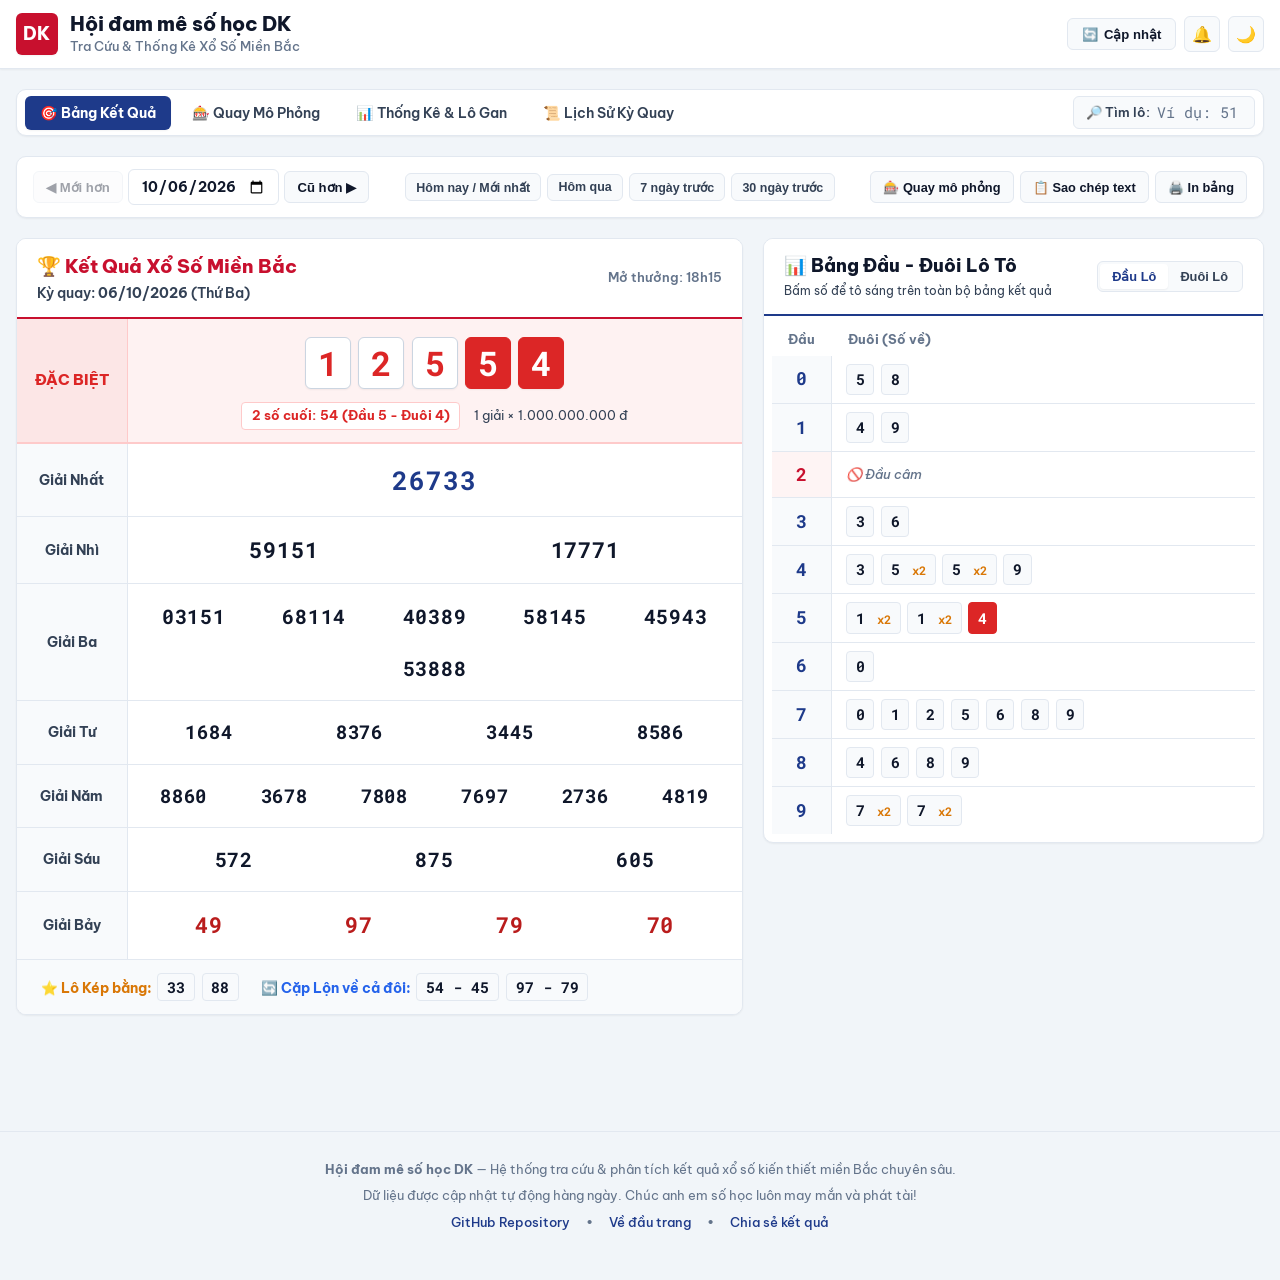
==== web/index.html @ f1f7f96b "refactor: simplify UI design, remove overly AI/neon sci-fi aesthetics and adopt clean traditional lo" ====
<!DOCTYPE html>
<html lang="vi" data-theme="light">
<head>
  <meta charset="UTF-8">
  <meta name="viewport" content="width=device-width, initial-scale=1.0, maximum-scale=5.0, viewport-fit=cover">
  <meta name="theme-color" content="#ffffff">
  <meta name="apple-mobile-web-app-capable" content="yes">
  <meta name="apple-mobile-web-app-status-bar-style" content="default">
  <title>Hội đam mê số học DK - Kết Quả Xổ Số Miền Bắc & Thống Kê XSMB</title>
  <meta name="description" content="Tra cứu kết quả xổ số miền Bắc (XSMB) nhanh và chính xác nhất, đầy đủ 27 giải, bảng đầu đuôi lô tô, thống kê lô gan và quay mô phỏng lồng cầu chuẩn - Hội đam mê số học DK.">
  <meta name="keywords" content="hoi dam me so hoc dk, xsmb, ket qua xo so mien bac, lo to dau duoi, lo gan, quay mo phong xsmb">
  <meta name="author" content="Hội đam mê số học DK">

  <!-- Google Fonts: Be Vietnam Pro & Roboto Mono -->
  <link rel="preconnect" href="https://fonts.googleapis.com">
  <link rel="preconnect" href="https://fonts.gstatic.com" crossorigin>
  <link href="https://fonts.googleapis.com/css2?family=Be+Vietnam+Pro:wght@400;500;600;700;800;900&family=Roboto+Mono:wght@500;600;700&display=swap" rel="stylesheet">

  <!-- Custom CSS -->
  <link rel="stylesheet" href="css/style.css?v=20261007_clean">
</head>
<body>

  <!-- Fullscreen Confetti Canvas -->
  <canvas id="confetti-canvas" style="position:fixed;top:0;left:0;width:100%;height:100%;pointer-events:none;z-index:9999"></canvas>

  <!-- Site Header -->
  <header class="site-header" id="site-header">
    <div class="header-inner">
      <div class="header-top-row">
        <a href="#" class="brand-wrapper" id="brand-link">
          <div class="brand-logo-ball">DK</div>
          <div class="brand-text">
            <h1>Hội đam mê số học DK</h1>
            <div class="brand-subtext">Tra Cứu & Thống Kê Xổ Số Miền Bắc</div>
          </div>
        </a>

        <!-- Action Buttons -->
        <div class="header-actions">
          <button class="btn-sync" id="btn-sync-header" title="Kiểm tra và cập nhật kết quả mới nhất">
            <span id="sync-icon-spin">🔄</span> <span class="btn-sync-text">Cập nhật</span>
          </button>
          <button class="icon-btn" id="sound-toggle-btn" title="Bật/Tắt âm thanh" aria-label="Toggle Sound">🔔</button>
          <button class="icon-btn" id="theme-toggle-btn" title="Đổi giao diện sáng/tối" aria-label="Toggle Theme">🌙</button>
        </div>
      </div>
    </div>
  </header>

  <!-- Main Container -->
  <main class="app-container" id="main-content">

    <!-- Navigation Tabs -->
    <nav class="nav-tabs-wrapper" id="main-navigation" aria-label="Main Navigation">
      <ul class="nav-tabs" role="tablist">
        <li class="nav-tab-item" role="presentation">
          <button class="nav-tab-btn active" id="tab-btn-board" data-tab="board" role="tab" aria-selected="true">
            🎯 Bảng Kết Quả
          </button>
        </li>
        <li class="nav-tab-item" role="presentation">
          <button class="nav-tab-btn" id="tab-btn-simulator" data-tab="simulator" role="tab" aria-selected="false">
            🎰 Quay Mô Phỏng
          </button>
        </li>
        <li class="nav-tab-item" role="presentation">
          <button class="nav-tab-btn" id="tab-btn-stats" data-tab="stats" role="tab" aria-selected="false">
            📊 Thống Kê & Lô Gan
          </button>
        </li>
        <li class="nav-tab-item" role="presentation">
          <button class="nav-tab-btn" id="tab-btn-history" data-tab="history" role="tab" aria-selected="false">
            📜 Lịch Sử Kỳ Quay
          </button>
        </li>
      </ul>

      <!-- Quick 2-digit Finder -->
      <div class="quick-search-box" id="quick-search-container" title="Gõ 2 số để kiểm tra ngay trên bảng kết quả">
        <span>🔎 Tìm lô:</span>
        <input type="text" id="quick-search-input" maxlength="2" placeholder="Ví dụ: 51" autocomplete="off">
      </div>
    </nav>

    <!-- Search / Match Alert Bar -->
    <div id="search-alert" class="search-alert-bar" role="status"></div>

    <!-- ===================================================================
         TAB 1: BẢNG KẾT QUẢ & LÔ TÔ (MAIN BOARD)
         =================================================================== -->
    <div class="tab-content-panel" id="tab-board" role="tabpanel">

      <!-- Date Control Bar -->
      <div class="date-bar" id="date-navigation-bar">
        <div class="date-selector-group">
          <button class="date-nav-btn" id="btn-next-day" title="Xem kỳ quay mới hơn">◀ Mới hơn</button>
          <input type="date" id="date-picker" class="date-picker-input" title="Chọn ngày xem kết quả">
          <button class="date-nav-btn" id="btn-prev-day" title="Xem kỳ quay cũ hơn">Cũ hơn ▶</button>
        </div>

        <div class="date-shortcuts">
          <button class="date-chip" data-jump="latest">Hôm nay / Mới nhất</button>
          <button class="date-chip" data-jump="yesterday">Hôm qua</button>
          <button class="date-chip" data-jump="7days">7 ngày trước</button>
          <button class="date-chip" data-jump="30days">30 ngày trước</button>
        </div>

        <div class="board-action-group">
          <button class="board-action-btn" id="btn-quick-sim" onclick="switchTab('simulator')" title="Mở tính năng quay mô phỏng lồng cầu XSMB">
            🎰 Quay mô phỏng
          </button>
          <button class="board-action-btn" id="btn-copy-result" onclick="copyResultFormatted()" title="Sao chép kết quả gửi Zalo/Telegram">
            📋 Sao chép text
          </button>
          <button class="board-action-btn" id="btn-print-result" onclick="window.print()" title="In bảng kết quả">
            🖨️ In bảng
          </button>
        </div>
      </div>

      <!-- Main Layout: Prize Table + Loto Head/Tail Grid -->
      <div class="lottery-grid-layout" id="lottery-display-grid">
        
        <!-- Left Column: Official Prize Table -->
        <section class="prize-board-card" id="section-board">
          <header class="board-header">
            <div class="board-title-group">
              <h2>🏆 Kết Quả Xổ Số Miền Bắc</h2>
              <div class="board-date-label" id="board-date-label">Kỳ quay: Đang tải...</div>
            </div>
            <div style="font-size: 0.8rem; color: var(--text-muted); font-weight: 600;">
              Mở thưởng: 18h15
            </div>
          </header>

          <table class="board-table" id="board-table" aria-label="Bảng kết quả xổ số miền bắc">
            <tbody>
              <!-- Giải Đặc Biệt -->
              <tr class="board-row special-row">
                <td class="prize-name-col">ĐẶC BIỆT</td>
                <td class="prize-numbers-col">
                  <div class="special-number-container" id="special-digits">
                    <div class="special-digit-ball">-</div>
                    <div class="special-digit-ball">-</div>
                    <div class="special-digit-ball">-</div>
                    <div class="special-digit-ball last-two">-</div>
                    <div class="special-digit-ball last-two">-</div>
                  </div>
                  <div class="special-meta">
                    <span class="special-tag" id="special-loto-tag">2 số cuối: --</span>
                    <span>1 giải × 1.000.000.000 đ</span>
                  </div>
                </td>
              </tr>

              <!-- Giải Nhất -->
              <tr class="board-row">
                <td class="prize-name-col">Giải Nhất</td>
                <td class="prize-numbers-col">
                  <div class="numbers-flex-wrap" id="prize-1-container">
                    <span class="lottery-num prize-1-num">-----</span>
                  </div>
                </td>
              </tr>

              <!-- Giải Nhì -->
              <tr class="board-row">
                <td class="prize-name-col">Giải Nhì</td>
                <td class="prize-numbers-col">
                  <div class="numbers-flex-wrap" id="prize-2-container">
                    <span class="lottery-num prize-2-num">-----</span>
                    <span class="lottery-num prize-2-num">-----</span>
                  </div>
                </td>
              </tr>

              <!-- Giải Ba -->
              <tr class="board-row">
                <td class="prize-name-col">Giải Ba</td>
                <td class="prize-numbers-col">
                  <div class="numbers-flex-wrap" id="prize-3-container">
                    <!-- 6 numbers -->
                  </div>
                </td>
              </tr>

              <!-- Giải Tư -->
              <tr class="board-row">
                <td class="prize-name-col">Giải Tư</td>
                <td class="prize-numbers-col">
                  <div class="numbers-flex-wrap" id="prize-4-container">
                    <!-- 4 numbers -->
                  </div>
                </td>
              </tr>

              <!-- Giải Năm -->
              <tr class="board-row">
                <td class="prize-name-col">Giải Năm</td>
                <td class="prize-numbers-col">
                  <div class="numbers-flex-wrap" id="prize-5-container">
                    <!-- 6 numbers -->
                  </div>
                </td>
              </tr>

              <!-- Giải Sáu -->
              <tr class="board-row">
                <td class="prize-name-col">Giải Sáu</td>
                <td class="prize-numbers-col">
                  <div class="numbers-flex-wrap" id="prize-6-container">
                    <!-- 3 numbers -->
                  </div>
                </td>
              </tr>

              <!-- Giải Bảy -->
              <tr class="board-row">
                <td class="prize-name-col">Giải Bảy</td>
                <td class="prize-numbers-col">
                  <div class="numbers-flex-wrap" id="prize-7-container">
                    <!-- 4 numbers -->
                  </div>
                </td>
              </tr>
            </tbody>
          </table>

          <!-- Daily Pairs & Double loto info -->
          <div style="padding: 1rem 1.5rem; background: var(--bg-tertiary); border-top: 1px solid var(--border-subtle);" id="pairs-container">
            <!-- Rendered by JS -->
          </div>
        </section>

        <!-- Right Column: Loto 2-Digits (Đầu - Đuôi) Board -->
        <aside class="loto-board-card" id="section-loto">
          <header class="loto-header">
            <div>
              <h2>📊 Bảng Đầu - Đuôi Lô Tô</h2>
              <div style="font-size:0.75rem; color:var(--text-secondary); margin-top:2px;">Bấm số để tô sáng trên toàn bộ bảng kết quả</div>
            </div>

            <div class="loto-mode-toggle" id="loto-mode-toggle">
              <button class="mode-toggle-btn active" id="btn-loto-mode-head">Đầu Lô</button>
              <button class="mode-toggle-btn" id="btn-loto-mode-tail">Đuôi Lô</button>
            </div>
          </header>

          <div class="loto-table-wrapper">
            <table class="loto-table" aria-label="Bảng đầu đuôi lô tô">
              <thead>
                <tr style="font-size:0.8rem; color:var(--text-muted); text-align:left;">
                  <th style="padding:0.4rem 0.85rem; text-align:center;" id="loto-col-head-title">Đầu</th>
                  <th style="padding:0.4rem 1rem;" id="loto-col-tail-title">Đuôi (Số về)</th>
                </tr>
              </thead>
              <tbody id="loto-table-body">
                <!-- Rendered by JS -->
              </tbody>
            </table>
          </div>
        </aside>
      </div>
    </div>

    <!-- ===================================================================
         TAB 2: QUAY MÔ PHỎNG XSMB (LOTTERY DRAW SIMULATOR)
         =================================================================== -->
    <div class="tab-content-panel" id="tab-simulator" style="display:none;" role="tabpanel">
      <section class="card-section simulator-container" id="section-simulator">
        <div class="sim-header-flex">
          <div>
            <h2 class="section-title">🎰 Quay Mô Phỏng Xổ Số Miền Bắc</h2>
            <p class="section-desc">Mô phỏng trường quay xổ số mở thưởng chuẩn XSMB: <strong>Giải Nhất ➔ Giải Nhì ➔ Giải Ba ➔ Giải Tư ➔ Giải Năm ➔ Giải Sáu ➔ Giải Bảy ➔ Giải Đặc Biệt</strong>.</p>
          </div>
        </div>

        <!-- Controls Toolbar -->
        <div class="sim-controls-bar">
          <div class="sim-stage-badge" id="sim-stage-text">Sẵn sàng quay mô phỏng</div>
          
          <div class="sim-speed-selector">
            <span>Tốc độ:</span>
            <button class="sim-speed-btn active" data-speed="normal" id="speed-normal">Chuẩn (1x)</button>
            <button class="sim-speed-btn" data-speed="fast" id="speed-fast">Nhanh (2.5x)</button>
            <button class="sim-speed-btn" data-speed="instant" id="speed-instant">Siêu tốc</button>
          </div>

          <div class="sim-btn-group">
            <button class="btn-primary" id="btn-start-sim">▶ Bắt Đầu Quay</button>
            <button class="date-chip" id="btn-stop-sim" style="display:none;">⏹ Dừng</button>
            <button class="date-chip" id="btn-reset-sim">🔄 Làm Mới</button>
          </div>
        </div>

        <!-- Progress Bar for Simulation -->
        <div class="sim-progress-wrap" id="sim-progress-wrap">
          <div class="sim-progress-bar-bg">
            <div class="sim-progress-bar-fill" id="sim-progress-fill" style="width: 0%"></div>
          </div>
          <div class="sim-progress-info">
            <span id="sim-prize-counter">Tiến độ: 0/27 giải (0%)</span>
            <span id="sim-current-prize-name">Chưa bắt đầu</span>
          </div>
        </div>

        <!-- Animated Rolling Balls Cage -->
        <div class="rolling-cage" id="sim-cage">
          <div class="sim-cage-label" id="sim-cage-label">LỒNG CẦU QUAY SỐ XSMB</div>
          <div class="sim-balls-row" id="sim-balls-row">
            <div class="sim-ball">-</div>
            <div class="sim-ball">-</div>
            <div class="sim-ball">-</div>
            <div class="sim-ball">-</div>
            <div class="sim-ball">-</div>
          </div>
        </div>

        <!-- Simulation Grid: Prize Table + Loto Head/Tail -->
        <div class="lottery-grid-layout sim-grid-layout">
          <!-- Left: Official Prize Table for Simulator -->
          <div class="prize-board-card">
            <header class="board-header">
              <div class="board-title-group">
                <h3>🏆 Bảng Kết Quả Quay Mô Phỏng</h3>
                <div style="font-size:0.8rem; color:var(--text-secondary); margin-top:2px;">
                  Trực quan hóa 27 giải mở thưởng: Giải Nhất ➔ Giải Bảy ➔ Giải Đặc Biệt
                </div>
              </div>
            </header>

            <table class="board-table" id="sim-board-table" aria-label="Bảng kết quả quay mô phỏng">
              <tbody>
                <!-- Giải Đặc Biệt (Quay cuối cùng sau Giải 7) -->
                <tr class="board-row special-row">
                  <td class="prize-name-col">ĐẶC BIỆT</td>
                  <td class="prize-numbers-col">
                    <div class="special-number-container" id="sim-special-digits">
                      <div class="special-digit-ball">-</div>
                      <div class="special-digit-ball">-</div>
                      <div class="special-digit-ball">-</div>
                      <div class="special-digit-ball last-two">-</div>
                      <div class="special-digit-ball last-two">-</div>
                    </div>
                    <div class="special-meta">
                      <span class="special-tag" id="sim-special-loto-tag">2 số cuối: --</span>
                      <span>(Quay lượt thứ 27 - Lượt cuối cùng 👑)</span>
                    </div>
                  </td>
                </tr>

                <!-- 1. Giải Nhất (Quay đầu tiên - 1 giải) -->
                <tr class="board-row">
                  <td class="prize-name-col">Giải Nhất</td>
                  <td class="prize-numbers-col">
                    <div class="numbers-flex-wrap" id="sim-p1-container">
                      <span class="lottery-num sim-slot" id="sim-slot-p1-0">-----</span>
                    </div>
                  </td>
                </tr>

                <!-- 2. Giải Nhì (Quay thứ 2 - 2 giải) -->
                <tr class="board-row">
                  <td class="prize-name-col">Giải Nhì</td>
                  <td class="prize-numbers-col">
                    <div class="numbers-flex-wrap" id="sim-p2-container">
                      <span class="lottery-num sim-slot" id="sim-slot-p2-0">-----</span>
                      <span class="lottery-num sim-slot" id="sim-slot-p2-1">-----</span>
                    </div>
                  </td>
                </tr>

                <!-- 3. Giải Ba (Quay thứ 3 - 6 giải) -->
                <tr class="board-row">
                  <td class="prize-name-col">Giải Ba</td>
                  <td class="prize-numbers-col">
                    <div class="numbers-flex-wrap" id="sim-p3-container">
                      <span class="lottery-num sim-slot" id="sim-slot-p3-0">-----</span>
                      <span class="lottery-num sim-slot" id="sim-slot-p3-1">-----</span>
                      <span class="lottery-num sim-slot" id="sim-slot-p3-2">-----</span>
                      <span class="lottery-num sim-slot" id="sim-slot-p3-3">-----</span>
                      <span class="lottery-num sim-slot" id="sim-slot-p3-4">-----</span>
                      <span class="lottery-num sim-slot" id="sim-slot-p3-5">-----</span>
                    </div>
                  </td>
                </tr>

                <!-- 4. Giải Tư (Quay thứ 4 - 4 giải) -->
                <tr class="board-row">
                  <td class="prize-name-col">Giải Tư</td>
                  <td class="prize-numbers-col">
                    <div class="numbers-flex-wrap" id="sim-p4-container">
                      <span class="lottery-num sim-slot" id="sim-slot-p4-0">----</span>
                      <span class="lottery-num sim-slot" id="sim-slot-p4-1">----</span>
                      <span class="lottery-num sim-slot" id="sim-slot-p4-2">----</span>
                      <span class="lottery-num sim-slot" id="sim-slot-p4-3">----</span>
                    </div>
                  </td>
                </tr>

                <!-- 5. Giải Năm (Quay thứ 5 - 6 giải) -->
                <tr class="board-row">
                  <td class="prize-name-col">Giải Năm</td>
                  <td class="prize-numbers-col">
                    <div class="numbers-flex-wrap" id="sim-p5-container">
                      <span class="lottery-num sim-slot" id="sim-slot-p5-0">----</span>
                      <span class="lottery-num sim-slot" id="sim-slot-p5-1">----</span>
                      <span class="lottery-num sim-slot" id="sim-slot-p5-2">----</span>
                      <span class="lottery-num sim-slot" id="sim-slot-p5-3">----</span>
                      <span class="lottery-num sim-slot" id="sim-slot-p5-4">----</span>
                      <span class="lottery-num sim-slot" id="sim-slot-p5-5">----</span>
                    </div>
                  </td>
                </tr>

                <!-- 6. Giải Sáu (Quay thứ 6 - 3 giải) -->
                <tr class="board-row">
                  <td class="prize-name-col">Giải Sáu</td>
                  <td class="prize-numbers-col">
                    <div class="numbers-flex-wrap" id="sim-p6-container">
                      <span class="lottery-num sim-slot" id="sim-slot-p6-0">---</span>
                      <span class="lottery-num sim-slot" id="sim-slot-p6-1">---</span>
                      <span class="lottery-num sim-slot" id="sim-slot-p6-2">---</span>
                    </div>
                  </td>
                </tr>

                <!-- 7. Giải Bảy (Quay thứ 7 - 4 giải) -->
                <tr class="board-row">
                  <td class="prize-name-col">Giải Bảy</td>
                  <td class="prize-numbers-col">
                    <div class="numbers-flex-wrap" id="sim-p7-container">
                      <span class="lottery-num sim-slot" id="sim-slot-p7-0">--</span>
                      <span class="lottery-num sim-slot" id="sim-slot-p7-1">--</span>
                      <span class="lottery-num sim-slot" id="sim-slot-p7-2">--</span>
                      <span class="lottery-num sim-slot" id="sim-slot-p7-3">--</span>
                    </div>
                  </td>
                </tr>
              </tbody>
            </table>
          </div>

          <!-- Right: Loto 2-Digits (Đầu - Đuôi) for Simulator -->
          <aside class="loto-board-card">
            <header class="loto-header">
              <div>
                <h3>📊 Bảng Đầu - Đuôi Mô Phỏng</h3>
                <div style="font-size:0.75rem; color:var(--text-secondary); margin-top:2px;">Tự động cập nhật 2 số cuối khi mỗi giải được mở</div>
              </div>
            </header>

            <div class="loto-table-wrapper">
              <table class="loto-table" aria-label="Bảng đầu đuôi lô tô mô phỏng">
                <thead>
                  <tr style="font-size:0.8rem; color:var(--text-muted); text-align:left;">
                    <th style="padding:0.4rem 0.85rem; text-align:center;">Đầu</th>
                    <th style="padding:0.4rem 1rem;">Đuôi (Số về)</th>
                  </tr>
                </thead>
                <tbody id="sim-loto-table-body">
                  <!-- Rendered dynamically -->
                </tbody>
              </table>
            </div>

            <!-- Simulation Summary Insights -->
            <div id="sim-summary-box" style="margin-top:1rem; padding:0.85rem; background:var(--bg-tertiary); border-radius:var(--radius-md); font-size:0.82rem; border:1px solid var(--border-subtle); display:none;">
              <!-- Summary text filled on completion -->
            </div>
          </aside>
        </div>
      </section>
    </div>

    <!-- ===================================================================
         TAB 3: THỐNG KÊ & LÔ GAN (ANALYTICS & HEATMAP)
         =================================================================== -->
    <div class="tab-content-panel" id="tab-stats" style="display:none;" role="tabpanel">
      <!-- 2 Columns: Lô Gan & Top Lô Về Nhiều -->
      <div class="stats-grid-2col">
        
        <!-- Top 10 Lô Gan (Lâu Chưa Về) -->
        <section class="stat-box" id="box-lo-gan">
          <div class="stat-box-title">
            <span>🔥 Top 10 Lô Gan (Lâu Chưa Về)</span>
            <span style="font-size:0.75rem; color:var(--ruby-400); font-weight:600;">Tính đến kỳ đang chọn</span>
          </div>
          <table class="stat-table" aria-label="Bảng top 10 lô gan">
            <thead>
              <tr>
                <th>Hạng</th>
                <th>Cặp Số</th>
                <th>Số Ngày Gan</th>
                <th>Tiến độ</th>
              </tr>
            </thead>
            <tbody id="lo-gan-table-body">
              <!-- Rendered by JS -->
            </tbody>
          </table>
        </section>

        <!-- Top 10 Lô Về Nhiều (Tần suất 30 ngày) -->
        <section class="stat-box" id="box-lo-top">
          <div class="stat-box-title">
            <span>⭐ Top 10 Lô Về Nhiều Nhất</span>
            <span style="font-size:0.75rem; color:var(--gold-400); font-weight:600;">30 kỳ gần nhất</span>
          </div>
          <table class="stat-table" aria-label="Bảng top 10 lô về nhiều">
            <thead>
              <tr>
                <th>Hạng</th>
                <th>Cặp Số</th>
                <th>Số Lần Về</th>
                <th>Tiến độ</th>
              </tr>
            </thead>
            <tbody id="lo-top-table-body">
              <!-- Rendered by JS -->
            </tbody>
          </table>
        </section>
      </div>

      <!-- 10x10 Matrix Heatmap Grid -->
      <section class="card-section" id="box-matrix-heatmap">
        <div class="stat-box-title">
          <div>
            <h2 style="font-size:1.15rem; font-weight:800;">🌐 Ma Trận 100 Số (00 - 99 Heatmap)</h2>
            <div style="font-size:0.78rem; color:var(--text-secondary); margin-top:2px;">
              Màu sắc thể hiện tần suất xuất hiện trong 30 kỳ gần nhất. Ô viền vàng là số đã về trong kỳ này. Ô đỏ là 2 số cuối Giải Đặc Biệt.
            </div>
          </div>
        </div>

        <div class="matrix-grid-100" id="matrix-grid-100">
          <!-- 100 cells generated by JS -->
        </div>
      </section>
    </div>

    <!-- ===================================================================
         TAB 5: LỊCH SỬ KỲ QUAY (HISTORICAL BROWSER)
         =================================================================== -->
    <div class="tab-content-panel" id="tab-history" style="display:none;" role="tabpanel">
      <section class="card-section" id="section-history">
        <div class="history-header-flex">
          <div>
            <h2 class="section-title">📜 Tra Cứu Lịch Sử Kết Quả XSMB</h2>
            <p class="section-desc">Danh sách chi tiết kết quả xổ số miền Bắc qua các kỳ quay.</p>
          </div>

          <!-- History Controls Toolbar -->
          <div class="history-controls-toolbar">
            <div class="history-search-input-wrap">
              <span>🔎</span>
              <input type="text" id="history-filter-input" placeholder="Lọc ngày hoặc số lô (VD: 54)..." autocomplete="off">
              <button id="history-filter-clear" class="btn-clear-search" style="display:none;" title="Xóa bộ lọc">✕</button>
            </div>

            <div class="history-view-mode-toggle" id="history-view-toggle">
              <button class="mode-toggle-btn active" id="btn-view-cards" data-mode="cards" title="Xem dạng thẻ (tối ưu cho điện thoại)">🗂️ Thẻ</button>
              <button class="mode-toggle-btn" id="btn-view-table" data-mode="table" title="Xem dạng bảng đầy đủ">📊 Bảng</button>
            </div>
          </div>
        </div>

        <!-- History Filter Status Banner -->
        <div id="history-filter-status" class="search-alert-bar" style="margin: 0 0 1rem 0;"></div>

        <!-- History Cards Container (Mobile Default & Clean Card View) -->
        <div class="history-cards-container" id="history-cards-container">
          <!-- Rendered by JS -->
        </div>

        <!-- History Table Wrapper (Desktop Table View) -->
        <div class="history-table-wrapper" id="history-table-wrapper" style="display:none;">
          <table class="history-table" aria-label="Lịch sử các kỳ quay">
            <thead>
              <tr>
                <th>Ngày quay</th>
                <th>Giải Đặc Biệt</th>
                <th>Giải Nhất</th>
                <th>2 Số Cuối ĐB</th>
                <th>Lô tô 2 số cuối (27 giải)</th>
                <th>Thao tác</th>
              </tr>
            </thead>
            <tbody id="history-table-body">
              <!-- Rendered by JS -->
            </tbody>
          </table>
        </div>

        <!-- Pagination -->
        <div class="pagination-bar" id="history-pagination-bar">
          <div id="history-page-info">Trang 1 / 100 (1000 kỳ quay)</div>
          <div class="pagination-btns">
            <button class="date-chip" id="history-prev-page">◀ Trang trước</button>
            <button class="date-chip" id="history-next-page">Trang sau ▶</button>
          </div>
        </div>
      </section>
    </div>

  </main>

  <!-- Site Footer -->
  <footer class="site-footer" id="site-footer">
    <div class="app-container">
      <p><strong>Hội đam mê số học DK</strong> — Hệ thống tra cứu & phân tích kết quả xổ số kiến thiết miền Bắc chuyên sâu.</p>
      <p style="margin-top:0.35rem;">Dữ liệu được cập nhật tự động hàng ngày. Chúc anh em số học luôn may mắn và phát tài!</p>
      <div class="footer-links">
        <a href="https://github.com/khiemdoan/vietnam-lottery-xsmb-analysis" target="_blank" rel="noopener">GitHub Repository</a>
        <span>•</span>
        <a href="#" onclick="switchTab('board'); window.scrollTo({top:0, behavior:'smooth'})">Về đầu trang</a>
        <span>•</span>
        <a href="#" onclick="copyResultFormatted()">Chia sẻ kết quả</a>
      </div>
    </div>
  </footer>

  <!-- Fixed Mobile Bottom Navigation Bar (4 Core Tabs) -->
  <nav class="mobile-bottom-nav" id="mobile-bottom-nav" aria-label="Mobile Navigation">
    <button class="mobile-nav-item active" data-tab="board" onclick="switchTab('board')">
      <span class="mobile-nav-icon">🎯</span>
      <span class="mobile-nav-label">Kết Quả</span>
    </button>
    <button class="mobile-nav-item" data-tab="simulator" onclick="switchTab('simulator')">
      <span class="mobile-nav-icon">🎰</span>
      <span class="mobile-nav-label">Quay Mô Phỏng</span>
    </button>
    <button class="mobile-nav-item" data-tab="stats" onclick="switchTab('stats')">
      <span class="mobile-nav-icon">📊</span>
      <span class="mobile-nav-label">Thống Kê</span>
    </button>
    <button class="mobile-nav-item" data-tab="history" onclick="switchTab('history')">
      <span class="mobile-nav-icon">📜</span>
      <span class="mobile-nav-label">Lịch Sử</span>
    </button>
  </nav>

  <!-- Scripts -->
  <script src="js/sound.js?v=20261007_clean"></script>
  <script src="js/lottery-data.js?v=20261007_clean"></script>
  <script src="js/app.js?v=20261007_clean"></script>
</body>
</html>
---- web/css/style.css ----
/* ===================================================================
   Hội Đam Mê Số Học DK - Kết Quả Xổ Số Miền Bắc (XSMB)
   Phong cách thiết kế: Đơn giản, rõ ràng, truyền thống chuẩn mực,
   tối ưu tra cứu nhanh, không lạm dụng hiệu ứng đồ họa hay neon AI.
   =================================================================== */

:root {
  /* Bảng màu chính (Theme Sáng - Mặc định cho trang xổ số Việt Nam) */
  --brand-red: #c8102e;          /* Đỏ truyền thống xổ số kiến thiết */
  --brand-red-hover: #a50b24;
  --brand-navy: #1e3a8a;         /* Xanh navy trang trọng */
  --brand-navy-light: #2563eb;

  /* Nền & Thẻ */
  --bg-primary: #f1f5f9;         /* Slate 100 - nền dịu mắt */
  --bg-secondary: #ffffff;       /* Trắng tinh khôi */
  --bg-card: #ffffff;
  --bg-card-hover: #f8fafc;
  --bg-tertiary: #f8fafc;        /* Slate 50 */
  --bg-muted: #e2e8f0;

  /* Đường kẻ & Viền */
  --border-subtle: #e2e8f0;       /* Viền thanh lịch */
  --border-highlight: #cbd5e1;
  --border-strong: #94a3b8;

  /* Màu chữ */
  --text-primary: #0f172a;        /* Đen than Slate 900 - nét, rõ */
  --text-secondary: #334155;      /* Slate 700 */
  --text-muted: #64748b;          /* Slate 500 */
  --text-inverse: #ffffff;

  /* Màu giải thưởng */
  --prize-special: #dc2626;       /* Đỏ nổi bật giải đặc biệt */
  --prize-special-bg: #fef2f2;    /* Nền đỏ nhạt giải đặc biệt */
  --prize-special-border: #fecaca;
  --prize-first: #1e3a8a;         /* Xanh navy giải nhất */
  --prize-seventh: #b91c1c;       /* Đỏ sẫm giải 7 */
  --highlight-bg: #fef08a;        /* Vàng highlight khi tra cứu */
  --highlight-text: #854d0e;
  --highlight-border: #eab308;

  /* Trạng thái */
  --color-success: #16a34a;
  --color-danger: #dc2626;
  --color-warning: #d97706;

  /* Aliases tương thích ngược */
  --gold-400: #d97706;
  --gold-500: #b45309;
  --gold-gradient: #fef08a;
  --ruby-400: #dc2626;
  --ruby-500: #b91c1c;
  --ruby-gradient: #dc2626;
  --cyan-400: #2563eb;
  --emerald-400: #16a34a;

  /* Kiểu chữ */
  --font-family: 'Be Vietnam Pro', -apple-system, BlinkMacSystemFont, 'Segoe UI', Roboto, Helvetica, Arial, sans-serif;
  --font-mono: 'Roboto Mono', 'SF Pro Display', Consolas, Menlo, monospace;

  /* Bo góc & Đổ bóng nhẹ nhàng, thực tế */
  --radius-xs: 4px;
  --radius-sm: 6px;
  --radius-md: 10px;
  --radius-lg: 14px;
  --radius-full: 9999px;

  --shadow-sm: 0 1px 2px 0 rgba(0, 0, 0, 0.05);
  --shadow-md: 0 4px 6px -1px rgba(0, 0, 0, 0.07), 0 2px 4px -2px rgba(0, 0, 0, 0.05);
  --shadow-lg: 0 10px 15px -3px rgba(0, 0, 0, 0.08), 0 4px 6px -4px rgba(0, 0, 0, 0.04);

  --max-width: 1320px;
  --transition-fast: 0.15s ease-in-out;
}

/* ===================================================================
   Chế độ tối (Dark Mode - Slate Tối Giản, Dịu Mắt, Không Neon)
   =================================================================== */
[data-theme="dark"] {
  --brand-red: #ef4444;
  --brand-red-hover: #dc2626;
  --brand-navy: #3b82f6;
  --brand-navy-light: #60a5fa;

  --bg-primary: #0f172a;         /* Slate 900 */
  --bg-secondary: #1e293b;       /* Slate 800 */
  --bg-card: #1e293b;
  --bg-card-hover: #273549;
  --bg-tertiary: #162032;
  --bg-muted: #334155;

  --border-subtle: #334155;       /* Slate 700 */
  --border-highlight: #475569;
  --border-strong: #64748b;

  --text-primary: #f8fafc;        /* Slate 50 */
  --text-secondary: #cbd5e1;      /* Slate 300 */
  --text-muted: #94a3b8;          /* Slate 400 */
  --text-inverse: #0f172a;

  --prize-special: #f87171;
  --prize-special-bg: #450a0a;
  --prize-special-border: #991b1b;
  --prize-first: #93c5fd;
  --prize-seventh: #fca5a5;
  --highlight-bg: #854d0e;
  --highlight-text: #fef08a;
  --highlight-border: #ca8a04;

  --gold-400: #fbbf24;
  --gold-500: #f59e0b;
  --gold-gradient: #854d0e;
  --ruby-400: #f87171;
  --ruby-500: #ef4444;
  --ruby-gradient: #dc2626;
  --cyan-400: #60a5fa;
  --emerald-400: #34d399;

  --shadow-sm: 0 1px 2px 0 rgba(0, 0, 0, 0.3);
  --shadow-md: 0 4px 6px -1px rgba(0, 0, 0, 0.4);
  --shadow-lg: 0 10px 15px -3px rgba(0, 0, 0, 0.5);
}

/* ===================================================================
   Reset & Thiết lập nền tảng
   =================================================================== */
*, *::before, *::after {
  box-sizing: border-box;
  margin: 0;
  padding: 0;
}

html {
  font-size: 16px;
  scroll-behavior: smooth;
  color-scheme: light;
}

[data-theme="dark"] html {
  color-scheme: dark;
}

body {
  font-family: var(--font-family);
  background-color: var(--bg-primary);
  color: var(--text-primary);
  min-height: 100vh;
  line-height: 1.5;
  -webkit-font-smoothing: antialiased;
  -moz-osx-font-smoothing: grayscale;
}

/* Thanh cuộn tối giản */
::-webkit-scrollbar {
  width: 7px;
  height: 7px;
}
::-webkit-scrollbar-track {
  background: var(--bg-primary);
}
::-webkit-scrollbar-thumb {
  background: var(--border-highlight);
  border-radius: var(--radius-full);
}
::-webkit-scrollbar-thumb:hover {
  background: var(--text-muted);
}

.app-container {
  max-width: var(--max-width);
  margin: 0 auto;
  padding: 0 1rem 3rem 1rem;
}

/* ===================================================================
   Header & Điều hướng Đầu Trang (Site Header)
   =================================================================== */
.site-header {
  background: var(--bg-secondary);
  border-bottom: 1px solid var(--border-subtle);
  margin-bottom: 1.25rem;
  box-shadow: var(--shadow-sm);
}

.header-inner {
  max-width: var(--max-width);
  margin: 0 auto;
  padding: 0.75rem 1rem;
  display: flex;
  align-items: center;
  justify-content: space-between;
}

.header-top-row {
  display: flex;
  align-items: center;
  justify-content: space-between;
  width: 100%;
}

.brand-wrapper {
  display: flex;
  align-items: center;
  gap: 0.75rem;
  text-decoration: none;
  color: inherit;
}

.brand-logo-ball {
  width: 42px;
  height: 42px;
  border-radius: var(--radius-sm);
  background: var(--brand-red);
  color: #ffffff;
  display: flex;
  align-items: center;
  justify-content: center;
  font-weight: 800;
  font-size: 1.15rem;
  letter-spacing: 0.02em;
  box-shadow: var(--shadow-sm);
}

.brand-text h1 {
  font-size: 1.25rem;
  font-weight: 800;
  color: var(--text-primary);
  letter-spacing: -0.01em;
  line-height: 1.2;
}

.brand-subtext {
  font-size: 0.8rem;
  color: var(--text-muted);
  font-weight: 500;
  margin-top: 1px;
}

.header-actions {
  display: flex;
  align-items: center;
  gap: 0.5rem;
}

.btn-sync {
  display: inline-flex;
  align-items: center;
  gap: 0.4rem;
  padding: 0.45rem 0.85rem;
  background: var(--bg-tertiary);
  border: 1px solid var(--border-subtle);
  border-radius: var(--radius-sm);
  color: var(--text-primary);
  font-size: 0.82rem;
  font-weight: 600;
  cursor: pointer;
  transition: var(--transition-fast);
}

.btn-sync:hover {
  background: var(--bg-muted);
  border-color: var(--border-highlight);
}

.icon-btn {
  width: 36px;
  height: 36px;
  border-radius: var(--radius-sm);
  background: var(--bg-tertiary);
  border: 1px solid var(--border-subtle);
  color: var(--text-primary);
  display: inline-flex;
  align-items: center;
  justify-content: center;
  cursor: pointer;
  font-size: 1rem;
  transition: var(--transition-fast);
}

.icon-btn:hover {
  background: var(--bg-muted);
  border-color: var(--border-highlight);
}

/* ===================================================================
   Thanh Tabs Điều Hướng (Main Navigation Tabs)
   =================================================================== */
.nav-tabs-wrapper {
  display: flex;
  align-items: center;
  justify-content: space-between;
  background: var(--bg-secondary);
  padding: 0.35rem 0.5rem;
  border-radius: var(--radius-md);
  border: 1px solid var(--border-subtle);
  margin-bottom: 1.25rem;
  box-shadow: var(--shadow-sm);
  gap: 1rem;
}

.nav-tabs {
  display: flex;
  align-items: center;
  gap: 0.35rem;
  list-style: none;
  flex-wrap: nowrap;
}

.nav-tab-item {
  flex-shrink: 0;
}

.nav-tab-btn {
  display: flex;
  align-items: center;
  gap: 0.4rem;
  padding: 0.5rem 0.95rem;
  background: transparent;
  color: var(--text-secondary);
  border: none;
  border-radius: var(--radius-sm);
  font-family: var(--font-family);
  font-size: 0.88rem;
  font-weight: 600;
  cursor: pointer;
  transition: var(--transition-fast);
  white-space: nowrap;
}

.nav-tab-btn:hover {
  color: var(--text-primary);
  background: var(--bg-tertiary);
}

.nav-tab-btn.active {
  background: var(--brand-navy);
  color: #ffffff;
  font-weight: 700;
  box-shadow: var(--shadow-sm);
}

[data-theme="dark"] .nav-tab-btn.active {
  background: var(--brand-navy);
  color: #ffffff;
}

.quick-search-box {
  display: flex;
  align-items: center;
  gap: 0.45rem;
  padding: 0.35rem 0.75rem;
  background: var(--bg-tertiary);
  border: 1px solid var(--border-subtle);
  border-radius: var(--radius-sm);
  font-size: 0.82rem;
  color: var(--text-secondary);
  font-weight: 600;
}

.quick-search-box input {
  background: transparent;
  border: none;
  outline: none;
  color: var(--text-primary);
  font-family: var(--font-mono);
  font-size: 0.92rem;
  font-weight: 700;
  width: 85px;
}

.quick-search-box input::placeholder {
  color: var(--text-muted);
  font-weight: normal;
}

.search-alert-bar {
  margin: 0 0 1rem 0;
  padding: 0.65rem 1rem;
  border-radius: var(--radius-sm);
  background: #ecfdf5;
  border: 1px solid #a7f3d0;
  color: #065f46;
  font-size: 0.85rem;
  font-weight: 600;
  display: none;
  align-items: center;
  justify-content: space-between;
}

[data-theme="dark"] .search-alert-bar {
  background: #064e3b;
  border-color: #047857;
  color: #6ee7b7;
}

/* ===================================================================
   Thanh Chọn Ngày & Tiện Ích (Date Navigation Bar)
   =================================================================== */
.date-bar {
  display: flex;
  align-items: center;
  justify-content: space-between;
  flex-wrap: wrap;
  gap: 0.75rem;
  background: var(--bg-secondary);
  padding: 0.75rem 1rem;
  border-radius: var(--radius-md);
  border: 1px solid var(--border-subtle);
  margin-bottom: 1.25rem;
  box-shadow: var(--shadow-sm);
}

.date-selector-group {
  display: flex;
  align-items: center;
  gap: 0.35rem;
}

.date-nav-btn {
  padding: 0.45rem 0.75rem;
  background: var(--bg-tertiary);
  border: 1px solid var(--border-subtle);
  border-radius: var(--radius-sm);
  color: var(--text-primary);
  font-size: 0.82rem;
  font-weight: 600;
  cursor: pointer;
  transition: var(--transition-fast);
}

.date-nav-btn:hover:not(:disabled) {
  background: var(--bg-muted);
  border-color: var(--border-highlight);
}

.date-nav-btn:disabled {
  opacity: 0.4;
  cursor: not-allowed;
}

.date-picker-input {
  background: var(--bg-secondary);
  border: 1px solid var(--border-subtle);
  color: var(--text-primary);
  font-family: var(--font-family);
  font-weight: 700;
  font-size: 0.9rem;
  padding: 0.42rem 0.75rem;
  border-radius: var(--radius-sm);
  cursor: pointer;
  outline: none;
}

.date-picker-input:focus {
  border-color: var(--brand-navy);
}

.date-shortcuts {
  display: flex;
  align-items: center;
  gap: 0.35rem;
}

.date-chip {
  padding: 0.35rem 0.65rem;
  border-radius: var(--radius-sm);
  background: var(--bg-tertiary);
  border: 1px solid var(--border-subtle);
  color: var(--text-secondary);
  font-size: 0.78rem;
  font-weight: 600;
  cursor: pointer;
  transition: var(--transition-fast);
}

.date-chip:hover, .date-chip.active {
  background: var(--brand-navy);
  border-color: var(--brand-navy);
  color: #ffffff;
}

.board-action-group {
  display: flex;
  align-items: center;
  gap: 0.4rem;
}

.board-action-btn {
  display: inline-flex;
  align-items: center;
  gap: 0.3rem;
  padding: 0.45rem 0.75rem;
  background: var(--bg-tertiary);
  border: 1px solid var(--border-subtle);
  color: var(--text-primary);
  border-radius: var(--radius-sm);
  font-size: 0.8rem;
  font-weight: 600;
  cursor: pointer;
  transition: var(--transition-fast);
}

.board-action-btn:hover {
  background: var(--bg-muted);
  border-color: var(--border-highlight);
}

/* ===================================================================
   Bố Cục Kết Quả (Bảng Giải Thưởng + Bảng Đầu Đuôi Lô Tô)
   =================================================================== */
.lottery-grid-layout {
  display: grid;
  grid-template-columns: 1.45fr 1fr;
  gap: 1.25rem;
  margin-bottom: 1.75rem;
  align-items: start;
}

@media (max-width: 1024px) {
  .lottery-grid-layout {
    grid-template-columns: 1fr;
  }
}

/* ===================================================================
   Bảng Kết Quả Xổ Số Miền Bắc (Main Prize Table Card)
   =================================================================== */
.prize-board-card {
  background: var(--bg-card);
  border: 1px solid var(--border-subtle);
  border-radius: var(--radius-md);
  box-shadow: var(--shadow-sm);
  overflow: hidden;
}

.board-header {
  padding: 0.85rem 1.25rem;
  background: var(--bg-secondary);
  border-bottom: 2px solid var(--brand-red);
  display: flex;
  align-items: center;
  justify-content: space-between;
}

.board-title-group h2 {
  font-size: 1.2rem;
  font-weight: 800;
  color: var(--brand-red);
  display: flex;
  align-items: center;
  gap: 0.4rem;
}

.board-date-label {
  font-size: 0.85rem;
  color: var(--text-secondary);
  font-weight: 600;
  margin-top: 2px;
}

.board-table {
  width: 100%;
  border-collapse: collapse;
}

.board-row {
  border-bottom: 1px solid var(--border-subtle);
  transition: background-color var(--transition-fast);
}

.board-row:hover {
  background-color: var(--bg-tertiary);
}

.board-row:last-child {
  border-bottom: none;
}

.prize-name-col {
  width: 110px;
  padding: 0.85rem 1rem;
  font-weight: 700;
  font-size: 0.85rem;
  color: var(--text-secondary);
  border-right: 1px solid var(--border-subtle);
  text-align: center;
  vertical-align: middle;
  background: var(--bg-tertiary);
  user-select: none;
}

.prize-numbers-col {
  padding: 0.75rem 1rem;
  vertical-align: middle;
}

/* Giải Đặc Biệt (Hero Row) */
.board-row.special-row {
  background: var(--prize-special-bg);
  border-bottom: 2px solid var(--prize-special-border);
}

.board-row.special-row:hover {
  background: var(--prize-special-bg);
}

.board-row.special-row .prize-name-col {
  color: var(--prize-special);
  font-weight: 800;
  font-size: 0.95rem;
  background: rgba(220, 38, 38, 0.06);
  border-right-color: var(--prize-special-border);
}

.special-number-container {
  display: flex;
  align-items: center;
  justify-content: center;
  gap: 0.45rem;
  padding: 0.35rem 0;
}

.special-digit-ball {
  width: 46px;
  height: 52px;
  border-radius: var(--radius-sm);
  background: #ffffff;
  border: 1px solid var(--border-highlight);
  display: flex;
  align-items: center;
  justify-content: center;
  font-family: var(--font-mono);
  font-size: 2.1rem;
  font-weight: 900;
  color: var(--prize-special);
  box-shadow: var(--shadow-sm);
  user-select: all;
}

[data-theme="dark"] .special-digit-ball {
  background: #1e293b;
  border-color: #475569;
}

.special-digit-ball.last-two {
  background: var(--prize-special);
  color: #ffffff;
  border-color: var(--prize-special);
}

[data-theme="dark"] .special-digit-ball.last-two {
  background: #dc2626;
  color: #ffffff;
  border-color: #ef4444;
}

.special-meta {
  display: flex;
  align-items: center;
  justify-content: center;
  gap: 0.85rem;
  margin-top: 0.45rem;
  font-size: 0.8rem;
  color: var(--text-secondary);
}

.special-tag {
  display: inline-flex;
  align-items: center;
  gap: 0.25rem;
  padding: 0.2rem 0.6rem;
  border-radius: var(--radius-xs);
  background: #ffffff;
  border: 1px solid var(--prize-special-border);
  color: var(--prize-special);
  font-weight: 700;
  font-size: 0.82rem;
}

[data-theme="dark"] .special-tag {
  background: #1e293b;
  border-color: #991b1b;
}

/* Dãy Số Các Giải Còn Lại (Chuẩn Bản In, Sạch Sẽ) */
.numbers-flex-wrap {
  display: flex;
  align-items: center;
  justify-content: space-around;
  flex-wrap: wrap;
  gap: 0.75rem 1.25rem;
}

.lottery-num {
  font-family: var(--font-mono);
  font-weight: 700;
  letter-spacing: 0.04em;
  padding: 0.25rem 0.5rem;
  border-radius: var(--radius-xs);
  color: var(--text-primary);
  background: transparent;
  border: 1px solid transparent;
  transition: var(--transition-fast);
  cursor: pointer;
  user-select: all;
}

.lottery-num:hover {
  background: var(--bg-tertiary);
  border-color: var(--border-subtle);
  color: var(--brand-navy-light);
}

/* Tô sáng khi bấm tìm kiếm hoặc bấm lô tô */
.lottery-num.highlighted {
  background: var(--highlight-bg) !important;
  color: var(--highlight-text) !important;
  border-color: var(--highlight-border) !important;
  font-weight: 900 !important;
  box-shadow: 0 1px 3px rgba(0, 0, 0, 0.1);
}

.prize-1-num {
  font-size: 1.6rem;
  font-weight: 800;
  color: var(--prize-first);
}

.prize-2-num {
  font-size: 1.35rem;
  font-weight: 700;
}

.prize-3-num {
  font-size: 1.25rem;
  font-weight: 700;
}

.prize-4-num, .prize-5-num {
  font-size: 1.18rem;
  font-weight: 700;
}

.prize-6-num {
  font-size: 1.22rem;
  font-weight: 700;
}

.prize-7-num {
  font-size: 1.35rem;
  font-weight: 800;
  color: var(--prize-seventh);
}

/* ===================================================================
   Bảng Đầu - Đuôi Lô Tô (Loto 2-Digits Card)
   =================================================================== */
.loto-board-card {
  background: var(--bg-card);
  border: 1px solid var(--border-subtle);
  border-radius: var(--radius-md);
  box-shadow: var(--shadow-sm);
  overflow: hidden;
}

.loto-header {
  padding: 0.85rem 1.25rem;
  border-bottom: 2px solid var(--brand-navy);
  display: flex;
  align-items: center;
  justify-content: space-between;
  background: var(--bg-secondary);
}

.loto-header h2, .loto-header h3 {
  font-size: 1.15rem;
  font-weight: 800;
  color: var(--text-primary);
}

.loto-mode-toggle {
  display: flex;
  background: var(--bg-tertiary);
  border: 1px solid var(--border-subtle);
  border-radius: var(--radius-sm);
  padding: 2px;
}

.mode-toggle-btn {
  padding: 0.3rem 0.75rem;
  border: none;
  background: transparent;
  color: var(--text-secondary);
  font-size: 0.8rem;
  font-weight: 600;
  border-radius: var(--radius-xs);
  cursor: pointer;
  transition: var(--transition-fast);
}

.mode-toggle-btn.active {
  background: var(--bg-secondary);
  color: var(--brand-navy);
  font-weight: 700;
  box-shadow: var(--shadow-sm);
}

[data-theme="dark"] .mode-toggle-btn.active {
  background: var(--brand-navy);
  color: #ffffff;
}

.loto-table-wrapper {
  padding: 0.5rem;
}

.loto-table {
  width: 100%;
  border-collapse: collapse;
}

.loto-row {
  border-bottom: 1px solid var(--border-subtle);
  transition: background-color var(--transition-fast);
}

.loto-row:hover {
  background-color: var(--bg-tertiary);
}

.loto-row:last-child {
  border-bottom: none;
}

.loto-head-col, .loto-head-cell {
  width: 60px;
  padding: 0.55rem 0.5rem;
  text-align: center;
  font-family: var(--font-mono);
  font-size: 1.15rem;
  font-weight: 800;
  color: var(--brand-navy);
  background: var(--bg-tertiary);
  border-right: 1px solid var(--border-subtle);
  user-select: none;
}

.loto-head-col.cam {
  color: var(--brand-red);
  background: rgba(220, 38, 38, 0.05);
}

.loto-tail-col, .loto-tail-cell {
  padding: 0.5rem 0.85rem;
  vertical-align: middle;
}

.loto-tags-flex {
  display: flex;
  align-items: center;
  flex-wrap: wrap;
  gap: 0.4rem;
}

.loto-pill {
  font-family: var(--font-mono);
  font-size: 0.95rem;
  font-weight: 700;
  padding: 0.2rem 0.55rem;
  background: var(--bg-tertiary);
  border: 1px solid var(--border-subtle);
  border-radius: var(--radius-xs);
  color: var(--text-primary);
  cursor: pointer;
  transition: var(--transition-fast);
  user-select: none;
}

.loto-pill:hover {
  background: var(--bg-muted);
  border-color: var(--border-highlight);
  color: var(--brand-navy-light);
}

.loto-pill.is-special {
  background: var(--prize-special);
  color: #ffffff;
  border-color: var(--prize-special);
  font-weight: 900;
}

.loto-pill.multi-hit::after {
  content: 'x' attr(data-count);
  font-size: 0.72rem;
  font-weight: 800;
  color: var(--color-warning);
  margin-left: 0.2rem;
}

.loto-pill.is-special.multi-hit::after {
  color: #fef08a;
}

.cam-badge {
  font-size: 0.82rem;
  color: var(--text-muted);
  font-style: italic;
  font-weight: 500;
}

/* ===================================================================
   Tab Quay Mô Phỏng (Draw Simulator - G1 -> G7 -> GĐB)
   =================================================================== */
.simulator-container {
  background: var(--bg-card);
  border: 1px solid var(--border-subtle);
  border-radius: var(--radius-md);
  padding: 1.5rem;
  box-shadow: var(--shadow-sm);
  margin-bottom: 2rem;
}

.sim-header-flex {
  margin-bottom: 1.25rem;
}

.section-title {
  font-size: 1.3rem;
  font-weight: 800;
  color: var(--text-primary);
  margin-bottom: 0.35rem;
}

.section-desc {
  font-size: 0.88rem;
  color: var(--text-secondary);
  line-height: 1.5;
}

.sim-controls-bar {
  display: flex;
  align-items: center;
  justify-content: space-between;
  flex-wrap: wrap;
  gap: 0.85rem;
  background: var(--bg-tertiary);
  border: 1px solid var(--border-subtle);
  border-radius: var(--radius-sm);
  padding: 0.75rem 1rem;
  margin-bottom: 1.25rem;
}

.sim-stage-badge {
  padding: 0.4rem 0.85rem;
  border-radius: var(--radius-xs);
  background: var(--bg-secondary);
  border: 1px solid var(--border-subtle);
  font-size: 0.85rem;
  font-weight: 700;
  color: var(--brand-navy);
}

.sim-speed-selector {
  display: flex;
  align-items: center;
  gap: 0.35rem;
  font-size: 0.82rem;
  color: var(--text-secondary);
  font-weight: 600;
}

.sim-speed-btn {
  padding: 0.3rem 0.65rem;
  background: var(--bg-secondary);
  border: 1px solid var(--border-subtle);
  border-radius: var(--radius-xs);
  color: var(--text-secondary);
  font-size: 0.78rem;
  font-weight: 600;
  cursor: pointer;
  transition: var(--transition-fast);
}

.sim-speed-btn:hover {
  border-color: var(--border-highlight);
  color: var(--text-primary);
}

.sim-speed-btn.active {
  background: var(--brand-navy);
  color: #ffffff;
  border-color: var(--brand-navy);
}

.sim-btn-group {
  display: flex;
  align-items: center;
  gap: 0.4rem;
}

.btn-primary {
  display: inline-flex;
  align-items: center;
  gap: 0.4rem;
  padding: 0.5rem 1.1rem;
  background: var(--brand-red);
  color: #ffffff;
  font-weight: 700;
  font-size: 0.88rem;
  border: none;
  border-radius: var(--radius-sm);
  cursor: pointer;
  transition: var(--transition-fast);
  box-shadow: var(--shadow-sm);
}

.btn-primary:hover {
  background: var(--brand-red-hover);
}

/* Tiến độ quay */
.sim-progress-wrap {
  display: flex;
  flex-direction: column;
  gap: 0.35rem;
  margin-bottom: 1.25rem;
}

.sim-progress-bar-bg {
  width: 100%;
  height: 6px;
  background: var(--bg-muted);
  border-radius: var(--radius-full);
  overflow: hidden;
}

.sim-progress-bar-fill {
  height: 100%;
  background: var(--brand-navy);
  border-radius: var(--radius-full);
  transition: width 0.25s ease;
}

.sim-progress-info {
  display: flex;
  align-items: center;
  justify-content: space-between;
  font-size: 0.8rem;
  color: var(--text-secondary);
  font-weight: 600;
}

/* Khung hiển thị bóng số mô phỏng */
.rolling-cage {
  background: var(--bg-secondary);
  border: 1px solid var(--border-subtle);
  border-radius: var(--radius-md);
  padding: 1.25rem 1rem;
  margin-bottom: 1.5rem;
  text-align: center;
}

.sim-cage-label {
  font-size: 0.85rem;
  font-weight: 800;
  color: var(--text-muted);
  letter-spacing: 0.06em;
  text-transform: uppercase;
  margin-bottom: 0.85rem;
}

.sim-balls-row {
  display: flex;
  align-items: center;
  justify-content: center;
  gap: 0.75rem;
}

.sim-ball {
  width: 54px;
  height: 54px;
  border-radius: 50%;
  background: var(--bg-tertiary);
  border: 2px solid var(--border-highlight);
  display: flex;
  align-items: center;
  justify-content: center;
  font-family: var(--font-mono);
  font-size: 1.8rem;
  font-weight: 800;
  color: var(--text-primary);
  box-shadow: var(--shadow-sm);
  transition: transform var(--transition-fast);
}

.sim-ball.rolling {
  background: #eff6ff;
  border-color: #3b82f6;
  color: #1d4ed8;
  transform: translateY(-2px);
}

.sim-ball.special {
  background: #fef2f2;
  border-color: #dc2626;
  color: #dc2626;
}

.sim-slot {
  transition: background-color var(--transition-fast);
}

.sim-slot.rolling-now {
  background: #eff6ff !important;
  color: #1d4ed8 !important;
  border-color: #3b82f6 !important;
}

.sim-slot.newly-revealed {
  background: var(--highlight-bg) !important;
  color: var(--highlight-text) !important;
  border-color: var(--highlight-border) !important;
  font-weight: 900 !important;
}

.sim-slot.revealed-special {
  background: var(--prize-special-bg) !important;
  color: var(--prize-special) !important;
  border-color: var(--prize-special-border) !important;
}

.loto-tail-badge {
  font-family: var(--font-mono);
  font-size: 0.92rem;
  font-weight: 700;
  padding: 0.15rem 0.45rem;
  border-radius: var(--radius-xs);
  background: var(--bg-tertiary);
  border: 1px solid var(--border-subtle);
  display: inline-block;
  margin: 2px;
}

/* ===================================================================
   Tab Thống Kê & Lô Gan (Analytics)
   =================================================================== */
.card-section {
  background: var(--bg-card);
  border: 1px solid var(--border-subtle);
  border-radius: var(--radius-md);
  padding: 1.5rem;
  margin-bottom: 1.5rem;
  box-shadow: var(--shadow-sm);
}

.stats-grid-2col {
  display: grid;
  grid-template-columns: 1fr 1fr;
  gap: 1.25rem;
  margin-bottom: 1.5rem;
}

@media (max-width: 900px) {
  .stats-grid-2col {
    grid-template-columns: 1fr;
  }
}

.stat-box {
  background: var(--bg-card);
  border: 1px solid var(--border-subtle);
  border-radius: var(--radius-md);
  padding: 1.25rem;
  box-shadow: var(--shadow-sm);
}

.stat-box-title {
  font-size: 1.1rem;
  font-weight: 800;
  margin-bottom: 0.85rem;
  display: flex;
  align-items: center;
  justify-content: space-between;
}

.stat-table {
  width: 100%;
  border-collapse: collapse;
}

.stat-table th {
  padding: 0.55rem 0.75rem;
  text-align: left;
  font-size: 0.76rem;
  font-weight: 700;
  text-transform: uppercase;
  color: var(--text-muted);
  border-bottom: 1px solid var(--border-subtle);
  background: var(--bg-tertiary);
}

.stat-table td {
  padding: 0.6rem 0.75rem;
  font-size: 0.88rem;
  border-bottom: 1px solid var(--border-subtle);
}

.progress-bar-container {
  width: 100%;
  height: 6px;
  background: var(--bg-muted);
  border-radius: var(--radius-full);
  overflow: hidden;
}

.progress-bar-fill {
  height: 100%;
  border-radius: var(--radius-full);
}

.fill-ruby {
  background: var(--brand-red);
}

.fill-gold {
  background: var(--brand-navy);
}

/* Ma trận 100 số (00 - 99 Heatmap) */
.matrix-grid-100 {
  display: grid;
  grid-template-columns: repeat(10, 1fr);
  gap: 5px;
  margin-top: 1rem;
}

.matrix-cell {
  aspect-ratio: 1;
  border-radius: var(--radius-xs);
  background: var(--bg-tertiary);
  border: 1px solid var(--border-subtle);
  display: flex;
  flex-direction: column;
  align-items: center;
  justify-content: center;
  cursor: pointer;
  transition: var(--transition-fast);
  font-family: var(--font-mono);
}

.matrix-cell:hover {
  background: var(--bg-muted);
  border-color: var(--border-highlight);
}

.matrix-cell .cell-num {
  font-size: 0.95rem;
  font-weight: 800;
  color: var(--text-primary);
}

.matrix-cell .cell-hits {
  font-size: 0.65rem;
  color: var(--text-muted);
  font-weight: 600;
}

.matrix-cell.hit-today {
  background: #fef08a;
  border-color: #facc15;
}

.matrix-cell.hit-today .cell-num {
  color: #854d0e;
}

.matrix-cell.special-today {
  background: var(--brand-red);
  border-color: var(--brand-red);
}

.matrix-cell.special-today .cell-num,
.matrix-cell.special-today .cell-hits {
  color: #ffffff;
}

/* ===================================================================
   Tab Lịch Sử Kỳ Quay (Historical Browser)
   =================================================================== */
.history-header-flex {
  display: flex;
  align-items: center;
  justify-content: space-between;
  flex-wrap: wrap;
  gap: 0.85rem;
  margin-bottom: 1.25rem;
}

.history-controls-toolbar {
  display: flex;
  align-items: center;
  gap: 0.65rem;
  flex-wrap: wrap;
}

.history-search-input-wrap {
  display: flex;
  align-items: center;
  gap: 0.45rem;
  background: var(--bg-tertiary);
  border: 1px solid var(--border-subtle);
  border-radius: var(--radius-sm);
  padding: 0.4rem 0.75rem;
}

.history-search-input-wrap input {
  background: transparent;
  border: none;
  outline: none;
  color: var(--text-primary);
  font-family: var(--font-family);
  font-size: 0.88rem;
  width: 180px;
}

.btn-clear-search {
  background: transparent;
  border: none;
  color: var(--text-muted);
  cursor: pointer;
  font-size: 0.85rem;
}

.history-view-mode-toggle {
  display: flex;
  background: var(--bg-tertiary);
  border: 1px solid var(--border-subtle);
  border-radius: var(--radius-sm);
  padding: 2px;
}

/* Thẻ Lịch Sử */
.history-cards-container {
  display: grid;
  grid-template-columns: repeat(auto-fill, minmax(350px, 1fr));
  gap: 1rem;
  margin-top: 0.5rem;
}

.history-card {
  background: var(--bg-card);
  border: 1px solid var(--border-subtle);
  border-radius: var(--radius-md);
  padding: 1rem;
  box-shadow: var(--shadow-sm);
  display: flex;
  flex-direction: column;
  gap: 0.75rem;
  transition: var(--transition-fast);
}

.history-card:hover {
  border-color: var(--border-highlight);
  box-shadow: var(--shadow-md);
}

.history-card-header {
  display: flex;
  align-items: center;
  justify-content: space-between;
  border-bottom: 1px solid var(--border-subtle);
  padding-bottom: 0.5rem;
}

.history-card-date {
  display: flex;
  align-items: baseline;
  gap: 0.4rem;
}

.history-card-day {
  font-size: 0.82rem;
  color: var(--text-muted);
  font-weight: 600;
}

.history-card-date-str {
  font-size: 1.05rem;
  font-weight: 800;
  color: var(--text-primary);
}

.history-card-action-btn {
  padding: 0.3rem 0.65rem;
  background: var(--bg-tertiary);
  color: var(--brand-navy);
  border: 1px solid var(--border-subtle);
  border-radius: var(--radius-xs);
  font-size: 0.78rem;
  font-weight: 700;
  cursor: pointer;
  transition: var(--transition-fast);
}

.history-card-action-btn:hover {
  background: var(--brand-navy);
  color: #ffffff;
}

.history-card-prizes {
  display: grid;
  grid-template-columns: 1.3fr 1fr 0.9fr;
  gap: 0.5rem;
  background: var(--bg-tertiary);
  padding: 0.55rem 0.75rem;
  border-radius: var(--radius-xs);
  border: 1px solid var(--border-subtle);
}

.history-prize-item {
  display: flex;
  flex-direction: column;
  align-items: center;
  text-align: center;
}

.history-prize-label {
  font-size: 0.68rem;
  font-weight: 700;
  color: var(--text-muted);
  text-transform: uppercase;
  margin-bottom: 2px;
}

.history-prize-value {
  font-family: var(--font-mono);
  font-weight: 800;
}

.history-prize-item.special .history-prize-value {
  font-size: 1.25rem;
  color: var(--brand-red);
}

.history-prize-item.p1 .history-prize-value {
  font-size: 1.1rem;
  color: var(--brand-navy);
}

.history-prize-item.head-tail .history-prize-value {
  font-size: 1.05rem;
  color: var(--text-primary);
}

.history-loto-badges {
  display: flex;
  flex-wrap: wrap;
  gap: 4px;
}

.history-table-wrapper {
  overflow-x: auto;
  margin-top: 1rem;
  border-radius: var(--radius-md);
  border: 1px solid var(--border-subtle);
}

.history-table {
  width: 100%;
  border-collapse: collapse;
}

.history-table th {
  padding: 0.65rem 0.85rem;
  background: var(--bg-tertiary);
  font-size: 0.78rem;
  font-weight: 700;
  text-transform: uppercase;
  color: var(--text-secondary);
  border-bottom: 1px solid var(--border-subtle);
  text-align: left;
}

.history-table td {
  padding: 0.65rem 0.85rem;
  font-size: 0.88rem;
  border-bottom: 1px solid var(--border-subtle);
  vertical-align: middle;
}

.pagination-bar {
  display: flex;
  align-items: center;
  justify-content: space-between;
  margin-top: 1.25rem;
  padding-top: 0.85rem;
  border-top: 1px solid var(--border-subtle);
  font-size: 0.85rem;
  color: var(--text-secondary);
}

.pagination-btns {
  display: flex;
  gap: 0.35rem;
}

/* ===================================================================
   Chân Trang (Site Footer)
   =================================================================== */
.site-footer {
  margin-top: 2.5rem;
  padding-top: 1.75rem;
  border-top: 1px solid var(--border-subtle);
  text-align: center;
  color: var(--text-muted);
  font-size: 0.82rem;
}

.footer-links {
  display: flex;
  align-items: center;
  justify-content: center;
  gap: 1rem;
  margin-top: 0.45rem;
}

.footer-links a {
  color: var(--brand-navy);
  text-decoration: none;
  font-weight: 500;
}

.footer-links a:hover {
  text-decoration: underline;
}

/* ===================================================================
   Mobile Bottom Navigation
   =================================================================== */
.mobile-bottom-nav {
  display: none;
}

@media (max-width: 768px) {
  html {
    font-size: 15px;
  }

  .app-container {
    padding: 0 0.5rem calc(4.5rem + env(safe-area-inset-bottom)) 0.5rem;
  }

  .header-inner {
    padding: 0.65rem 0.75rem;
  }

  .brand-logo-ball {
    width: 36px;
    height: 36px;
    font-size: 1rem;
  }

  .brand-text h1 {
    font-size: 1.05rem;
  }

  .brand-subtext {
    display: none;
  }

  .nav-tabs-wrapper {
    flex-direction: column;
    align-items: stretch;
    padding: 0.35rem;
    gap: 0.5rem;
  }

  .nav-tabs {
    overflow-x: auto;
    width: 100%;
    scrollbar-width: none;
  }
  .nav-tabs::-webkit-scrollbar {
    display: none;
  }

  .quick-search-box {
    width: 100%;
  }
  .quick-search-box input {
    flex: 1;
    width: auto;
  }

  .date-bar {
    padding: 0.65rem 0.75rem;
    gap: 0.5rem;
  }

  .date-selector-group {
    width: 100%;
  }

  .date-nav-btn {
    flex: 1;
    text-align: center;
  }

  .date-picker-input {
    flex: 2;
    min-width: 0;
    text-align: center;
  }

  .date-shortcuts {
    width: 100%;
    overflow-x: auto;
    scrollbar-width: none;
  }
  .date-shortcuts::-webkit-scrollbar {
    display: none;
  }

  .board-action-group {
    width: 100%;
  }

  .board-action-btn {
    flex: 1;
    justify-content: center;
  }

  #btn-print-result, #btn-quick-sim {
    display: none;
  }

  .prize-name-col {
    width: 75px;
    padding: 0.5rem 0.25rem;
    font-size: 0.78rem;
  }

  .prize-numbers-col {
    padding: 0.5rem 0.4rem;
  }

  .special-digit-ball {
    width: 36px;
    height: 44px;
    font-size: 1.6rem;
  }

  .prize-1-num { font-size: 1.3rem; }
  .prize-2-num { font-size: 1.1rem; }
  .prize-3-num { font-size: 0.95rem; }
  .prize-4-num, .prize-5-num { font-size: 0.92rem; }
  .prize-6-num { font-size: 0.95rem; }
  .prize-7-num { font-size: 1.15rem; }

  .loto-head-col {
    width: 48px;
    font-size: 1rem;
    padding: 0.4rem 0.2rem;
  }

  .loto-tail-col {
    padding: 0.4rem 0.5rem;
  }

  .mobile-bottom-nav {
    display: flex;
    position: fixed;
    bottom: 0;
    left: 0;
    right: 0;
    z-index: 1000;
    background: var(--bg-secondary);
    border-top: 1px solid var(--border-subtle);
    padding: 0.35rem 0.25rem calc(0.35rem + env(safe-area-inset-bottom)) 0.25rem;
    justify-content: space-around;
    align-items: center;
    box-shadow: 0 -2px 10px rgba(0, 0, 0, 0.05);
  }

  .mobile-nav-item {
    display: flex;
    flex-direction: column;
    align-items: center;
    justify-content: center;
    background: transparent;
    border: none;
    color: var(--text-muted);
    font-family: var(--font-family);
    font-size: 0.68rem;
    font-weight: 700;
    padding: 0.2rem 0.3rem;
    cursor: pointer;
    flex: 1;
  }

  .mobile-nav-icon {
    font-size: 1.2rem;
    margin-bottom: 2px;
  }

  .mobile-nav-item.active {
    color: var(--brand-red);
  }
}

/* ===================================================================
   In Ấn (Print Optimization)
   =================================================================== */
@media print {
  body {
    background: #fff !important;
    color: #000 !important;
  }
  .site-header, .date-bar, .nav-tabs-wrapper, .site-footer,
  .board-action-group, .card-section:not(#section-board),
  .loto-board-card, .mobile-bottom-nav {
    display: none !important;
  }
  .app-container {
    max-width: 100% !important;
    padding: 0 !important;
  }
  .lottery-grid-layout {
    grid-template-columns: 1fr !important;
  }
  .prize-board-card {
    box-shadow: none !important;
    border: 1px solid #000 !important;
  }
}

.rotating {
  display: inline-block;
  animation: spin 0.8s linear infinite;
}

@keyframes spin {
  from { transform: rotate(0deg); }
  to { transform: rotate(360deg); }
}
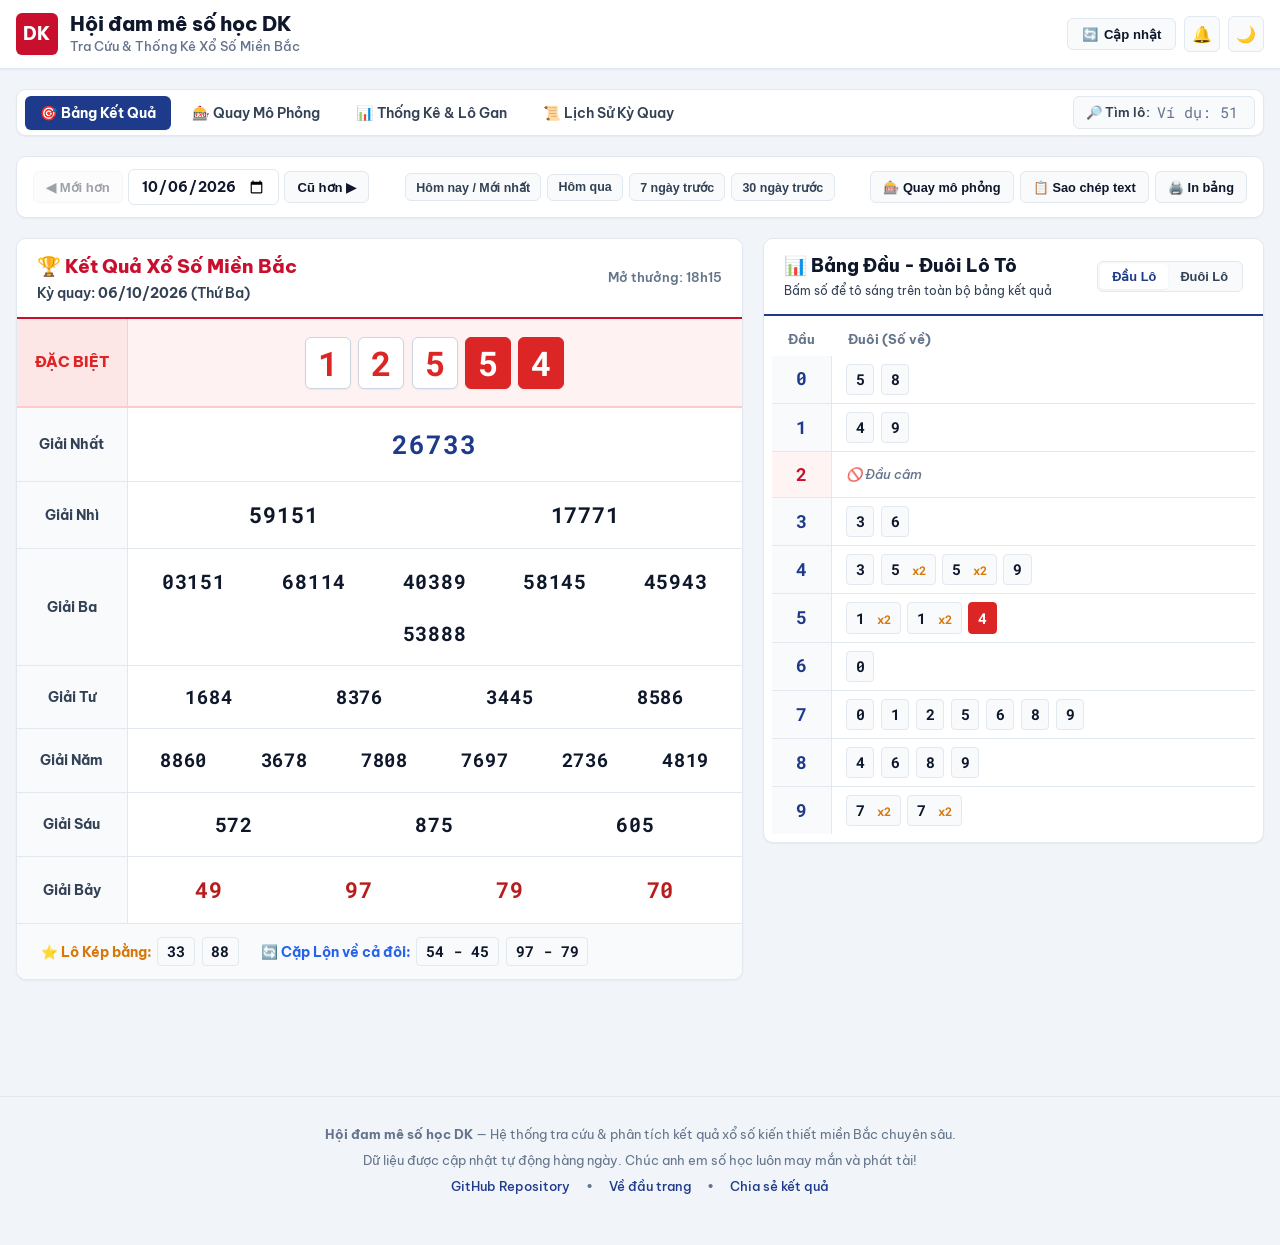
==== commit fc05058d: "refactor: simplify special prize display, remove all descriptions below digits" ====
--- a/web/index.html
+++ b/web/index.html
@@ -147,10 +147,6 @@
                     <div class="special-digit-ball last-two">-</div>
                     <div class="special-digit-ball last-two">-</div>
                   </div>
-                  <div class="special-meta">
-                    <span class="special-tag" id="special-loto-tag">2 số cuối: --</span>
-                    <span>1 giải × 1.000.000.000 đ</span>
-                  </div>
                 </td>
               </tr>
 
@@ -342,10 +338,6 @@
                       <div class="special-digit-ball">-</div>
                       <div class="special-digit-ball last-two">-</div>
                       <div class="special-digit-ball last-two">-</div>
-                    </div>
-                    <div class="special-meta">
-                      <span class="special-tag" id="sim-special-loto-tag">2 số cuối: --</span>
-                      <span>(Quay lượt thứ 27 - Lượt cuối cùng 👑)</span>
                     </div>
                   </td>
                 </tr>
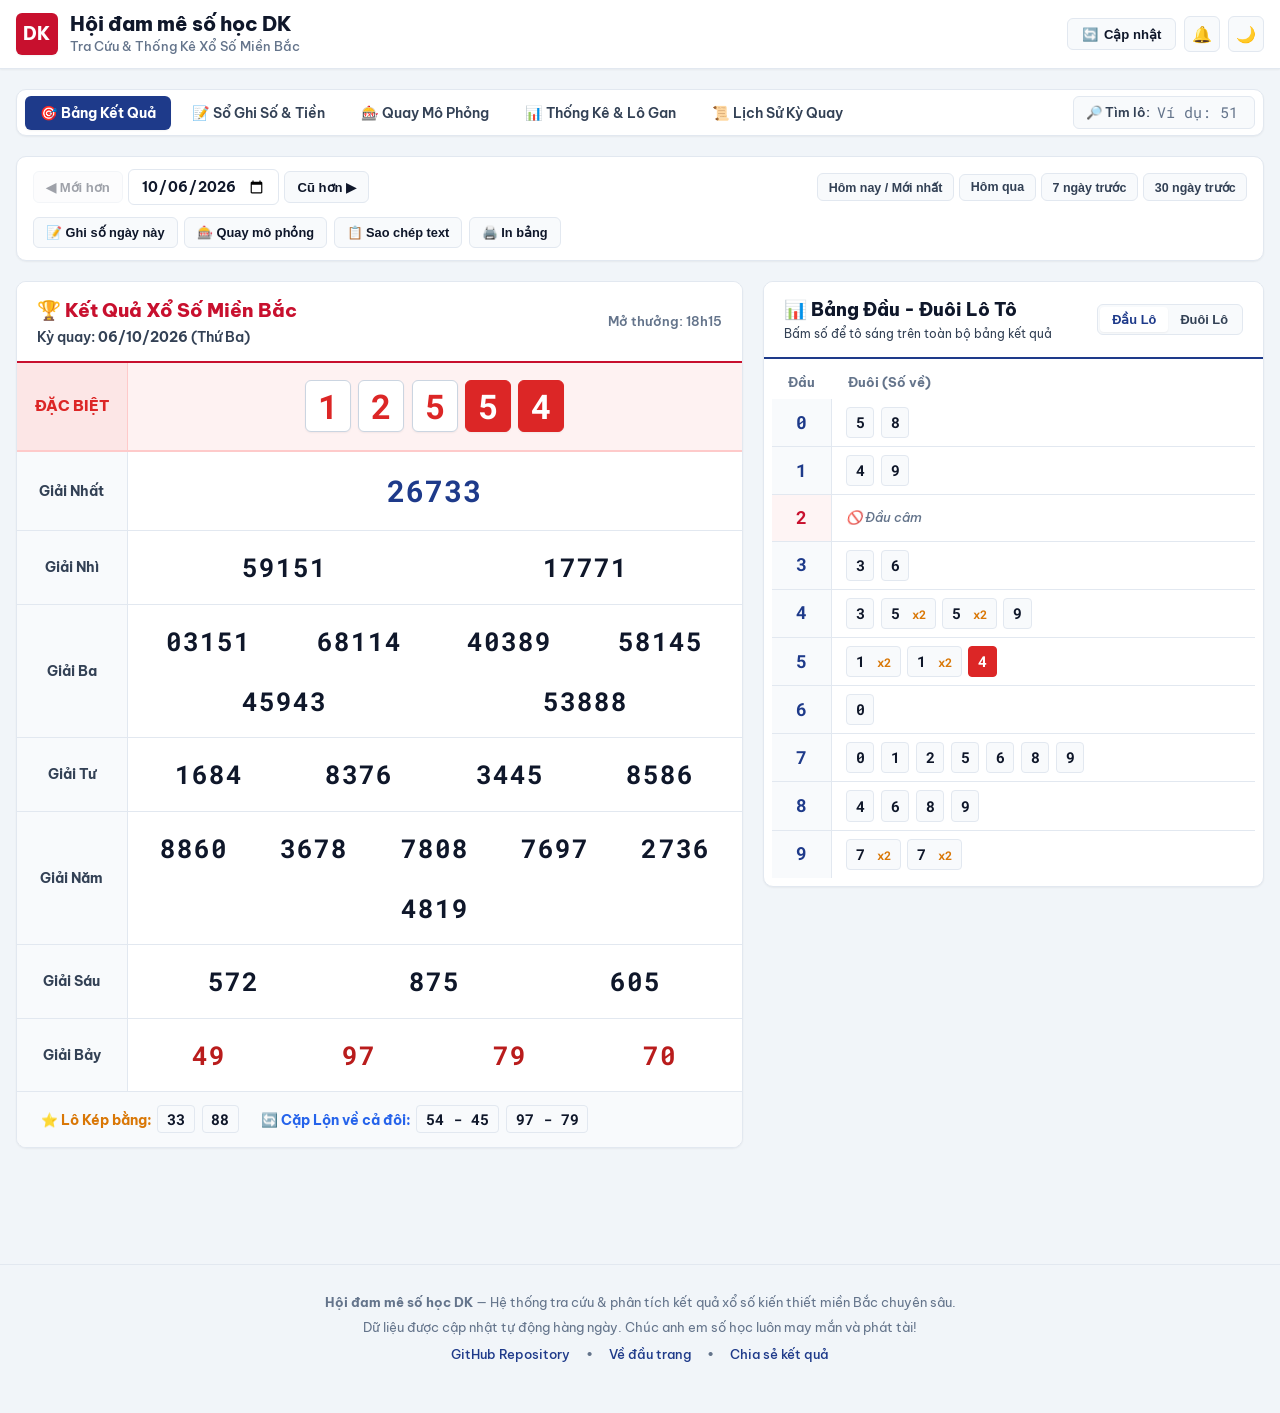
==== commit b04bdca4: "Them tinh nang So Ghi So va Tien theo ngay va tang kich thuoc so cac giai" ====
--- a/web/index.html
+++ b/web/index.html
@@ -57,6 +57,11 @@
         <li class="nav-tab-item" role="presentation">
           <button class="nav-tab-btn active" id="tab-btn-board" data-tab="board" role="tab" aria-selected="true">
             🎯 Bảng Kết Quả
+          </button>
+        </li>
+        <li class="nav-tab-item" role="presentation">
+          <button class="nav-tab-btn" id="tab-btn-notes" data-tab="notes" role="tab" aria-selected="false">
+            📝 Sổ Ghi Số & Tiền
           </button>
         </li>
         <li class="nav-tab-item" role="presentation">
@@ -107,6 +112,9 @@
         </div>
 
         <div class="board-action-group">
+          <button class="board-action-btn" id="btn-quick-note" onclick="jumpToNotesForDate()" title="Ghi chú số/tiền cho ngày này vào Sổ Ghi">
+            📝 Ghi số ngày này
+          </button>
           <button class="board-action-btn" id="btn-quick-sim" onclick="switchTab('simulator')" title="Mở tính năng quay mô phỏng lồng cầu XSMB">
             🎰 Quay mô phỏng
           </button>
@@ -257,6 +265,342 @@
             </table>
           </div>
         </aside>
+      </div>
+    </div>
+
+    <!-- ===================================================================
+         TAB: SỔ GHI SỐ & TIỀN THEO NGÀY (BET NOTES & EXPENSE NOTEBOOK)
+         =================================================================== -->
+    <div class="tab-content-panel" id="tab-notes" style="display:none;" role="tabpanel">
+      <div class="notes-page-container">
+
+        <!-- Top Header Card -->
+        <div class="notes-header-card">
+          <div class="notes-title-area">
+            <div class="notes-title-group">
+              <h2>📝 Sổ Ghi Số & Tiền Theo Ngày</h2>
+              <span class="notes-badge">Tự Động So Kết Quả XSMB</span>
+            </div>
+            <p class="notes-subtitle">Ghi chép lại các con số, số tiền/điểm cược hàng ngày. Hệ thống sẽ tự động đối chiếu với kết quả XSMB 27 giải và báo cáo trúng/trượt chuẩn xác.</p>
+          </div>
+
+          <div class="notes-top-actions">
+            <button class="notes-btn btn-primary-gradient" id="btn-notes-auto-check" title="Tự động kiểm tra tất cả các con số với bảng KQ XSMB">
+              🔄 Dò kết quả tự động
+            </button>
+            <button class="notes-btn btn-secondary-outline" id="btn-notes-copy-report" title="Sao chép báo cáo chi tiết để gửi qua Zalo / Tin nhắn">
+              📋 Báo cáo Zalo
+            </button>
+            <button class="notes-btn btn-secondary-outline" id="btn-notes-settings-toggle" title="Cài đặt tỷ lệ cược (giá điểm lô, ăn đề, xiên, 3 càng)">
+              ⚙️ Tỷ lệ cược
+            </button>
+            <div class="notes-dropdown-wrapper">
+              <button class="notes-btn btn-secondary-outline" id="btn-notes-more" title="Thao tác khác">
+                ⋯ Thao tác
+              </button>
+              <div class="notes-dropdown-menu" id="notes-dropdown-menu">
+                <button class="dropdown-item" id="btn-export-json">💾 Xuất dữ liệu (Backup)</button>
+                <button class="dropdown-item" id="btn-import-json">📥 Nhập dữ liệu (Restore)</button>
+                <button class="dropdown-item" id="btn-export-csv">📊 Xuất file Excel (CSV)</button>
+                <div class="dropdown-divider"></div>
+                <button class="dropdown-item text-danger" id="btn-clear-all-notes">🗑️ Xóa toàn bộ ghi chú</button>
+              </div>
+            </div>
+            <input type="file" id="file-import-input" accept=".json" style="display:none;">
+          </div>
+        </div>
+
+        <!-- Collapsible Odds Settings Panel -->
+        <div class="notes-settings-panel" id="notes-settings-panel" style="display:none;">
+          <div class="settings-header-flex">
+            <h3>⚙️ Cài Đặt Tỷ Lệ Cược & Trả Thưởng</h3>
+            <span style="font-size:0.75rem; color:var(--text-muted);">Tùy chỉnh tỷ lệ theo nơi bạn chơi (Truyền thống / Online)</span>
+          </div>
+          <div class="settings-grid">
+            <div class="settings-field">
+              <label for="cfg-lo-cost">Giá 1 điểm Lô (VNĐ)</label>
+              <input type="number" id="cfg-lo-cost" class="settings-input" value="23000">
+            </div>
+            <div class="settings-field">
+              <label for="cfg-lo-win">1 điểm Lô trúng ăn (VNĐ)</label>
+              <input type="number" id="cfg-lo-win" class="settings-input" value="80000">
+            </div>
+            <div class="settings-field">
+              <label for="cfg-de-multi">Đề Đặc Biệt (1 ăn ...)</label>
+              <input type="number" id="cfg-de-multi" class="settings-input" value="70">
+            </div>
+            <div class="settings-field">
+              <label for="cfg-cang3-multi">3 Càng (1 ăn ...)</label>
+              <input type="number" id="cfg-cang3-multi" class="settings-input" value="400">
+            </div>
+            <div class="settings-field">
+              <label for="cfg-xien2-multi">Xiên 2 (1 ăn ...)</label>
+              <input type="number" id="cfg-xien2-multi" class="settings-input" value="10">
+            </div>
+            <div class="settings-field">
+              <label for="cfg-xien3-multi">Xiên 3 (1 ăn ...)</label>
+              <input type="number" id="cfg-xien3-multi" class="settings-input" value="40">
+            </div>
+            <div class="settings-field">
+              <label for="cfg-xien4-multi">Xiên 4 (1 ăn ...)</label>
+              <input type="number" id="cfg-xien4-multi" class="settings-input" value="100">
+            </div>
+          </div>
+          <div class="settings-actions">
+            <button type="button" class="notes-btn btn-secondary-outline" id="btn-reset-settings">Khôi phục mặc định</button>
+            <button type="button" class="notes-btn btn-primary-gradient" id="btn-save-settings">Lưu tỷ lệ</button>
+          </div>
+        </div>
+
+        <!-- 2 Column Layout: Form Left, Table Right -->
+        <div class="notes-main-grid">
+
+          <!-- Left Column: Add / Edit Note Form -->
+          <aside class="notes-form-card">
+            <div class="card-header-styled">
+              <h3 id="form-card-title">➕ Ghi Số & Vào Tiền</h3>
+              <span class="header-badge" id="form-mode-badge">Thêm mới</span>
+            </div>
+
+            <form id="bet-note-form" onsubmit="return false;">
+              <input type="hidden" id="note-edit-id" value="">
+
+              <!-- Date Picker with Quick Date Chips -->
+              <div class="form-group">
+                <label for="note-input-date" class="form-label">
+                  📅 Ngày chơi / Ghi chú <span class="required">*</span>
+                </label>
+                <div class="date-input-row">
+                  <input type="date" id="note-input-date" class="form-input" required>
+                </div>
+                <div class="quick-chip-row">
+                  <button type="button" class="quick-chip active" data-date-chip="today">Hôm nay</button>
+                  <button type="button" class="quick-chip" data-date-chip="yesterday">Hôm qua</button>
+                  <button type="button" class="quick-chip" data-date-chip="tomorrow">Ngày mai</button>
+                  <button type="button" class="quick-chip" data-date-chip="current-board" title="Lấy ngày đang mở trên Bảng kết quả">Theo bảng KQ</button>
+                </div>
+              </div>
+
+              <!-- Bet Type (Radio / Button Pills) -->
+              <div class="form-group">
+                <label class="form-label">🎯 Loại hình cược <span class="required">*</span></label>
+                <div class="type-selector-grid">
+                  <label class="type-pill">
+                    <input type="radio" name="bet-type" value="lo" checked>
+                    <span class="pill-content"><strong class="type-code">LÔ</strong> Bao lô 27 giải</span>
+                  </label>
+                  <label class="type-pill">
+                    <input type="radio" name="bet-type" value="de">
+                    <span class="pill-content"><strong class="type-code">ĐỀ</strong> Đặc biệt (2 số)</span>
+                  </label>
+                  <label class="type-pill">
+                    <input type="radio" name="bet-type" value="xien2">
+                    <span class="pill-content"><strong class="type-code">XIÊN 2</strong> Cặp 2 số về cùng</span>
+                  </label>
+                  <label class="type-pill">
+                    <input type="radio" name="bet-type" value="xien3">
+                    <span class="pill-content"><strong class="type-code">XIÊN 3</strong> Bộ 3 số về cùng</span>
+                  </label>
+                  <label class="type-pill">
+                    <input type="radio" name="bet-type" value="cang3">
+                    <span class="pill-content"><strong class="type-code">3 CÀNG</strong> 3 số cuối ĐB</span>
+                  </label>
+                  <label class="type-pill">
+                    <input type="radio" name="bet-type" value="khac">
+                    <span class="pill-content"><strong class="type-code">KHÁC</strong> Ghi chú tùy chọn</span>
+                  </label>
+                </div>
+              </div>
+
+              <!-- Numbers Input -->
+              <div class="form-group">
+                <label for="note-input-numbers" class="form-label">
+                  🔢 Các con số <span class="required">*</span>
+                  <span class="form-hint" id="numbers-format-hint">Gõ các số 2 chữ số (vd: 68, 86 hoặc 52)</span>
+                </label>
+                <div class="number-input-wrapper">
+                  <input type="text" id="note-input-numbers" class="form-input number-input-box" placeholder="Ví dụ: 68, 86 hoặc 52" autocomplete="off" required>
+                </div>
+                
+                <!-- Quick Number Helper Chips -->
+                <div class="number-helpers-row">
+                  <span class="helper-label">Gợi ý nhanh:</span>
+                  <button type="button" class="mini-chip" id="btn-helper-reverse" title="Đảo lộn các số đang nhập (ví dụ: 68 -> 68, 86)">🔄 Lộn cặp</button>
+                  <button type="button" class="mini-chip" id="btn-helper-kep" title="Thêm dàn kép bằng (00, 11, 22...)">🎯 Dàn Kép</button>
+                  <button type="button" class="mini-chip" id="btn-helper-clear">Xóa số</button>
+                </div>
+
+                <!-- Number preview tag badges -->
+                <div class="numbers-tags-preview" id="numbers-tags-preview"></div>
+              </div>
+
+              <!-- Amount / Points & Unit -->
+              <div class="form-group">
+                <div class="form-label-row">
+                  <label for="note-input-amount" class="form-label">
+                    💰 Số tiền / Điểm cược <span class="required">*</span>
+                  </label>
+                  <div class="unit-toggle-group">
+                    <button type="button" class="unit-btn active" data-unit="vnd">VNĐ</button>
+                    <button type="button" class="unit-btn" data-unit="diem">Điểm</button>
+                  </div>
+                </div>
+
+                <div class="amount-input-wrapper">
+                  <input type="number" id="note-input-amount" class="form-input amount-input-box" placeholder="50000" min="1" step="any" required>
+                  <span class="amount-unit-suffix" id="amount-unit-suffix">VNĐ</span>
+                </div>
+
+                <!-- Quick Amount Increment Chips -->
+                <div class="quick-chip-row" id="quick-amount-chips"></div>
+                <div class="amount-verbal-text" id="amount-verbal-text"></div>
+              </div>
+
+              <!-- Note / Tag description -->
+              <div class="form-group">
+                <label for="note-input-desc" class="form-label">
+                  📌 Ghi chú thêm <span class="form-hint">(Tùy chọn)</span>
+                </label>
+                <input type="text" id="note-input-desc" class="form-input" placeholder="Ví dụ: Nuôi ngày 2/3, Cầu giải 7, Đánh theo giấc mơ...">
+              </div>
+
+              <!-- Submit & Cancel Buttons -->
+              <div class="form-actions-row">
+                <button type="button" class="btn-submit-note" id="btn-save-note">
+                  💾 Lưu Vào Sổ Ghi
+                </button>
+                <button type="button" class="btn-cancel-edit" id="btn-cancel-edit" style="display:none;">
+                  Hủy sửa
+                </button>
+              </div>
+            </form>
+          </aside>
+
+          <!-- Right Column: Dashboard Metrics + Filter Bar + Notes List -->
+          <section class="notes-content-area">
+
+            <!-- Summary Dashboard (4 Metric Cards) -->
+            <div class="notes-metrics-grid">
+              <div class="metric-card metric-cost">
+                <div class="metric-icon">💳</div>
+                <div class="metric-info">
+                  <span class="metric-label">Tổng Tiền Đã Vào</span>
+                  <strong class="metric-value" id="metric-total-cost">0 đ</strong>
+                  <span class="metric-sub" id="metric-total-points">0 điểm lô</span>
+                </div>
+              </div>
+
+              <div class="metric-card metric-win">
+                <div class="metric-icon">🏆</div>
+                <div class="metric-info">
+                  <span class="metric-label">Tiền Trúng Tạm Tính</span>
+                  <strong class="metric-value" id="metric-total-win">0 đ</strong>
+                  <span class="metric-sub" id="metric-win-hits">0 nháy / 0 lượt</span>
+                </div>
+              </div>
+
+              <div class="metric-card metric-pnl">
+                <div class="metric-icon">📈</div>
+                <div class="metric-info">
+                  <span class="metric-label">Lợi Nhuận (Thắng - Thua)</span>
+                  <strong class="metric-value" id="metric-pnl">0 đ</strong>
+                  <span class="metric-sub" id="metric-win-rate">Tỷ lệ thắng: 0%</span>
+                </div>
+              </div>
+
+              <div class="metric-card metric-count">
+                <div class="metric-icon">📝</div>
+                <div class="metric-info">
+                  <span class="metric-label">Số Lượt Ghi</span>
+                  <strong class="metric-value" id="metric-total-entries">0 mục</strong>
+                  <span class="metric-sub" id="metric-pending-count">0 mục chờ quay</span>
+                </div>
+              </div>
+            </div>
+
+            <!-- Filter & Search Toolbar -->
+            <div class="notes-toolbar-card">
+              <div class="toolbar-left">
+                <!-- Date Filter -->
+                <div class="filter-control">
+                  <label for="filter-date-select">📅 Lọc ngày:</label>
+                  <select id="filter-date-select" class="toolbar-select">
+                    <option value="all">Tất cả các ngày</option>
+                    <option value="today">Hôm nay</option>
+                    <option value="yesterday">Hôm qua</option>
+                    <option value="this-week">7 ngày qua</option>
+                    <option value="this-month">Tháng này</option>
+                    <option value="custom">Chọn ngày...</option>
+                  </select>
+                  <input type="date" id="filter-custom-date" class="toolbar-date-input" style="display:none;">
+                </div>
+
+                <!-- Type Filter -->
+                <div class="filter-control">
+                  <label for="filter-type-select">🎯 Thể loại:</label>
+                  <select id="filter-type-select" class="toolbar-select">
+                    <option value="all">Tất cả thể loại</option>
+                    <option value="lo">Lô</option>
+                    <option value="de">Đề</option>
+                    <option value="xien">Xiên (2/3/4)</option>
+                    <option value="cang3">3 Càng</option>
+                    <option value="khac">Khác</option>
+                  </select>
+                </div>
+
+                <!-- Result Filter -->
+                <div class="filter-control">
+                  <label for="filter-result-select">🏆 Kết quả:</label>
+                  <select id="filter-result-select" class="toolbar-select">
+                    <option value="all">Tất cả kết quả</option>
+                    <option value="win">Trúng thưởng 🌟</option>
+                    <option value="lose">Không về ❌</option>
+                    <option value="pending">Chờ mở thưởng ⏳</option>
+                  </select>
+                </div>
+              </div>
+
+              <div class="toolbar-right">
+                <!-- Search by number or note -->
+                <div class="notes-search-box">
+                  <input type="text" id="notes-search-input" placeholder="🔍 Tìm con số / ghi chú..." autocomplete="off">
+                </div>
+              </div>
+            </div>
+
+            <!-- Notes List Table Card -->
+            <div class="notes-table-card">
+              <div class="table-responsive">
+                <table class="notes-table" id="notes-table">
+                  <thead>
+                    <tr>
+                      <th style="width: 110px;">Ngày</th>
+                      <th style="width: 95px;">Thể loại</th>
+                      <th>Con số</th>
+                      <th style="width: 120px; text-align:right;">Tiền / Điểm</th>
+                      <th style="min-width: 170px;">Kết quả đối chiếu</th>
+                      <th style="width: 130px; text-align:right;">Tạm tính</th>
+                      <th>Ghi chú</th>
+                      <th style="width: 80px; text-align:center;">Thao tác</th>
+                    </tr>
+                  </thead>
+                  <tbody id="notes-table-body">
+                    <!-- Rendered dynamically by JS -->
+                  </tbody>
+                </table>
+              </div>
+
+              <!-- Empty state -->
+              <div class="notes-empty-state" id="notes-empty-state" style="display:none;">
+                <div class="empty-icon">📝</div>
+                <h4>Chưa có ghi chú nào</h4>
+                <p>Hãy thêm con số và số tiền cược vào form bên cạnh để bắt đầu theo dõi và tự động so sánh kết quả!</p>
+              </div>
+            </div>
+
+          </section>
+        </div>
+
       </div>
     </div>
 
@@ -614,15 +958,19 @@
     </div>
   </footer>
 
-  <!-- Fixed Mobile Bottom Navigation Bar (4 Core Tabs) -->
+  <!-- Fixed Mobile Bottom Navigation Bar -->
   <nav class="mobile-bottom-nav" id="mobile-bottom-nav" aria-label="Mobile Navigation">
     <button class="mobile-nav-item active" data-tab="board" onclick="switchTab('board')">
       <span class="mobile-nav-icon">🎯</span>
       <span class="mobile-nav-label">Kết Quả</span>
     </button>
+    <button class="mobile-nav-item" data-tab="notes" onclick="switchTab('notes')">
+      <span class="mobile-nav-icon">📝</span>
+      <span class="mobile-nav-label">Sổ Ghi Số</span>
+    </button>
     <button class="mobile-nav-item" data-tab="simulator" onclick="switchTab('simulator')">
       <span class="mobile-nav-icon">🎰</span>
-      <span class="mobile-nav-label">Quay Mô Phỏng</span>
+      <span class="mobile-nav-label">Mô Phỏng</span>
     </button>
     <button class="mobile-nav-item" data-tab="stats" onclick="switchTab('stats')">
       <span class="mobile-nav-icon">📊</span>
@@ -638,5 +986,6 @@
   <script src="js/sound.js?v=20261007_clean"></script>
   <script src="js/lottery-data.js?v=20261007_clean"></script>
   <script src="js/app.js?v=20261007_clean"></script>
+  <script src="js/bet-notes.js?v=20261007_clean"></script>
 </body>
 </html>
--- a/web/css/style.css
+++ b/web/css/style.css
@@ -655,6 +655,29 @@
   border-color: #ef4444;
 }
 
+.special-digit-ball.pending-digit {
+  color: var(--text-muted);
+  opacity: 0.4;
+  background: var(--bg-tertiary);
+}
+
+.lottery-num.pending-num {
+  color: var(--text-muted);
+  opacity: 0.35;
+  cursor: default;
+}
+
+.live-pulse-badge {
+  color: #dc2626;
+  font-weight: 800;
+  font-size: 0.82rem;
+  letter-spacing: 0.02em;
+}
+
+[data-theme="dark"] .live-pulse-badge {
+  color: #f87171;
+}
+
 .special-meta {
   display: flex;
   align-items: center;
@@ -722,35 +745,36 @@
 }
 
 .prize-1-num {
+  font-size: 1.85rem;
+  font-weight: 800;
+  color: var(--prize-first);
+}
+
+.prize-2-num,
+.prize-3-num,
+.prize-4-num,
+.prize-5-num,
+.prize-6-num,
+.prize-7-num {
+  font-size: 1.6rem;
+  font-weight: 700;
+}
+
+.prize-7-num {
   font-size: 1.6rem;
   font-weight: 800;
+  color: var(--prize-seventh);
+}
+
+#sim-p1-container .sim-slot {
+  font-size: 1.85rem;
+  font-weight: 800;
   color: var(--prize-first);
 }
 
-.prize-2-num {
-  font-size: 1.35rem;
-  font-weight: 700;
-}
-
-.prize-3-num {
-  font-size: 1.25rem;
-  font-weight: 700;
-}
-
-.prize-4-num, .prize-5-num {
-  font-size: 1.18rem;
-  font-weight: 700;
-}
-
-.prize-6-num {
-  font-size: 1.22rem;
-  font-weight: 700;
-}
-
-.prize-7-num {
-  font-size: 1.35rem;
-  font-weight: 800;
-  color: var(--prize-seventh);
+#sim-board-table .sim-slot {
+  font-size: 1.6rem;
+  font-weight: 700;
 }
 
 /* ===================================================================
@@ -1651,12 +1675,20 @@
     font-size: 1.6rem;
   }
 
-  .prize-1-num { font-size: 1.3rem; }
-  .prize-2-num { font-size: 1.1rem; }
-  .prize-3-num { font-size: 0.95rem; }
-  .prize-4-num, .prize-5-num { font-size: 0.92rem; }
-  .prize-6-num { font-size: 0.95rem; }
-  .prize-7-num { font-size: 1.15rem; }
+  .prize-1-num,
+  #sim-p1-container .sim-slot {
+    font-size: 1.45rem;
+  }
+
+  .prize-2-num,
+  .prize-3-num,
+  .prize-4-num,
+  .prize-5-num,
+  .prize-6-num,
+  .prize-7-num,
+  #sim-board-table .sim-slot {
+    font-size: 1.3rem;
+  }
 
   .loto-head-col {
     width: 48px;
@@ -1744,3 +1776,1079 @@
   from { transform: rotate(0deg); }
   to { transform: rotate(360deg); }
 }
+
+/* ===================================================================
+   TAB: SỔ GHI SỐ & TIỀN THEO NGÀY (BET NOTES & EXPENSE NOTEBOOK)
+   =================================================================== */
+.notes-page-container {
+  display: flex;
+  flex-direction: column;
+  gap: 1.25rem;
+  margin-bottom: 2rem;
+}
+
+.notes-header-card {
+  background: var(--bg-card);
+  border: 1px solid var(--border-subtle);
+  border-radius: var(--radius-lg);
+  padding: 1.25rem 1.5rem;
+  display: flex;
+  justify-content: space-between;
+  align-items: center;
+  flex-wrap: wrap;
+  gap: 1rem;
+  box-shadow: var(--shadow-sm);
+}
+
+.notes-title-group {
+  display: flex;
+  align-items: center;
+  gap: 0.75rem;
+  flex-wrap: wrap;
+}
+
+.notes-title-group h2 {
+  font-size: 1.35rem;
+  font-weight: 800;
+  color: var(--text-primary);
+  margin: 0;
+}
+
+.notes-badge {
+  background: rgba(22, 163, 74, 0.12);
+  color: var(--color-success);
+  border: 1px solid rgba(22, 163, 74, 0.25);
+  font-size: 0.75rem;
+  font-weight: 700;
+  padding: 0.25rem 0.65rem;
+  border-radius: var(--radius-full);
+}
+
+.notes-subtitle {
+  font-size: 0.85rem;
+  color: var(--text-muted);
+  margin: 0.35rem 0 0 0;
+  max-width: 650px;
+  line-height: 1.45;
+}
+
+.notes-top-actions {
+  display: flex;
+  align-items: center;
+  gap: 0.5rem;
+  flex-wrap: wrap;
+}
+
+.notes-btn {
+  padding: 0.55rem 0.95rem;
+  border-radius: var(--radius-md);
+  font-size: 0.85rem;
+  font-weight: 600;
+  cursor: pointer;
+  transition: all var(--transition-fast);
+  display: inline-flex;
+  align-items: center;
+  gap: 0.4rem;
+  border: none;
+}
+
+.btn-primary-gradient {
+  background: linear-gradient(135deg, var(--brand-red) 0%, #dc2626 100%);
+  color: #fff;
+  box-shadow: 0 2px 4px rgba(200, 16, 46, 0.25);
+}
+
+.btn-primary-gradient:hover {
+  background: linear-gradient(135deg, var(--brand-red-hover) 0%, #b91c1c 100%);
+  transform: translateY(-1px);
+}
+
+.btn-secondary-outline {
+  background: var(--bg-tertiary);
+  color: var(--text-secondary);
+  border: 1px solid var(--border-highlight);
+}
+
+.btn-secondary-outline:hover {
+  background: var(--bg-card-hover);
+  color: var(--text-primary);
+  border-color: var(--border-strong);
+}
+
+/* Dropdown actions */
+.notes-dropdown-wrapper {
+  position: relative;
+}
+
+.notes-dropdown-menu {
+  display: none;
+  position: absolute;
+  right: 0;
+  top: calc(100% + 6px);
+  background: var(--bg-card);
+  border: 1px solid var(--border-subtle);
+  border-radius: var(--radius-md);
+  box-shadow: var(--shadow-lg);
+  min-width: 210px;
+  z-index: 100;
+  padding: 0.4rem;
+}
+
+.notes-dropdown-menu.show {
+  display: block;
+}
+
+.dropdown-item {
+  width: 100%;
+  padding: 0.6rem 0.85rem;
+  font-size: 0.85rem;
+  font-weight: 500;
+  color: var(--text-secondary);
+  background: transparent;
+  border: none;
+  text-align: left;
+  border-radius: var(--radius-sm);
+  cursor: pointer;
+  transition: background var(--transition-fast);
+}
+
+.dropdown-item:hover {
+  background: var(--bg-tertiary);
+  color: var(--text-primary);
+}
+
+.dropdown-item.text-danger {
+  color: var(--color-danger);
+}
+
+.dropdown-item.text-danger:hover {
+  background: rgba(220, 38, 38, 0.08);
+}
+
+.dropdown-divider {
+  height: 1px;
+  background: var(--border-subtle);
+  margin: 0.35rem 0;
+}
+
+/* Odds Settings Panel */
+.notes-settings-panel {
+  background: var(--bg-card);
+  border: 1px solid var(--border-highlight);
+  border-radius: var(--radius-lg);
+  padding: 1.25rem 1.5rem;
+  box-shadow: var(--shadow-sm);
+}
+
+.settings-header-flex {
+  display: flex;
+  justify-content: space-between;
+  align-items: center;
+  margin-bottom: 1rem;
+}
+
+.settings-header-flex h3 {
+  font-size: 1.1rem;
+  font-weight: 700;
+  color: var(--text-primary);
+  margin: 0;
+}
+
+.settings-grid {
+  display: grid;
+  grid-template-columns: repeat(auto-fit, minmax(180px, 1fr));
+  gap: 1rem;
+  margin-bottom: 1.25rem;
+}
+
+.settings-field {
+  display: flex;
+  flex-direction: column;
+  gap: 0.35rem;
+}
+
+.settings-field label {
+  font-size: 0.78rem;
+  font-weight: 600;
+  color: var(--text-secondary);
+}
+
+.settings-input {
+  padding: 0.5rem 0.75rem;
+  border-radius: var(--radius-sm);
+  border: 1px solid var(--border-highlight);
+  background: var(--bg-tertiary);
+  color: var(--text-primary);
+  font-size: 0.9rem;
+  font-weight: 600;
+  font-family: var(--font-mono);
+}
+
+.settings-input:focus {
+  outline: none;
+  border-color: var(--brand-red);
+  background: var(--bg-card);
+}
+
+.settings-actions {
+  display: flex;
+  justify-content: flex-end;
+  gap: 0.5rem;
+}
+
+/* Main 2-column Grid */
+.notes-main-grid {
+  display: grid;
+  grid-template-columns: 370px 1fr;
+  gap: 1.25rem;
+  align-items: start;
+}
+
+@media (max-width: 1024px) {
+  .notes-main-grid {
+    grid-template-columns: 1fr;
+  }
+}
+
+/* Left Column: Form Card */
+.notes-form-card {
+  background: var(--bg-card);
+  border: 1px solid var(--border-subtle);
+  border-radius: var(--radius-lg);
+  padding: 1.25rem;
+  box-shadow: var(--shadow-sm);
+  position: sticky;
+  top: 1rem;
+}
+
+.card-header-styled {
+  display: flex;
+  justify-content: space-between;
+  align-items: center;
+  padding-bottom: 0.85rem;
+  border-bottom: 1px solid var(--border-subtle);
+  margin-bottom: 1rem;
+}
+
+.card-header-styled h3 {
+  font-size: 1.05rem;
+  font-weight: 800;
+  color: var(--text-primary);
+  margin: 0;
+}
+
+.header-badge {
+  font-size: 0.72rem;
+  font-weight: 700;
+  padding: 0.2rem 0.55rem;
+  border-radius: var(--radius-full);
+  background: var(--bg-tertiary);
+  color: var(--text-secondary);
+  border: 1px solid var(--border-highlight);
+}
+
+.header-badge.badge-warning {
+  background: rgba(217, 119, 6, 0.12);
+  color: var(--color-warning);
+  border-color: rgba(217, 119, 6, 0.3);
+}
+
+.form-group {
+  margin-bottom: 1.15rem;
+}
+
+.form-label {
+  display: block;
+  font-size: 0.82rem;
+  font-weight: 700;
+  color: var(--text-primary);
+  margin-bottom: 0.4rem;
+}
+
+.form-label-row {
+  display: flex;
+  justify-content: space-between;
+  align-items: center;
+  margin-bottom: 0.4rem;
+}
+
+.form-label-row .form-label {
+  margin-bottom: 0;
+}
+
+.required {
+  color: var(--brand-red);
+}
+
+.form-hint {
+  font-weight: 400;
+  font-size: 0.74rem;
+  color: var(--text-muted);
+  display: block;
+  margin-top: 2px;
+}
+
+.form-input {
+  width: 100%;
+  padding: 0.6rem 0.85rem;
+  border: 1px solid var(--border-highlight);
+  background: var(--bg-tertiary);
+  color: var(--text-primary);
+  border-radius: var(--radius-sm);
+  font-size: 0.9rem;
+  font-family: var(--font-family);
+  transition: all var(--transition-fast);
+  box-sizing: border-box;
+}
+
+.form-input:focus {
+  outline: none;
+  border-color: var(--brand-red);
+  background: var(--bg-card);
+  box-shadow: 0 0 0 3px rgba(200, 16, 46, 0.1);
+}
+
+/* Quick chips */
+.quick-chip-row {
+  display: flex;
+  gap: 0.4rem;
+  margin-top: 0.4rem;
+  flex-wrap: wrap;
+}
+
+.quick-chip {
+  padding: 0.25rem 0.6rem;
+  font-size: 0.74rem;
+  font-weight: 600;
+  border-radius: var(--radius-full);
+  border: 1px solid var(--border-highlight);
+  background: var(--bg-tertiary);
+  color: var(--text-secondary);
+  cursor: pointer;
+  transition: all var(--transition-fast);
+}
+
+.quick-chip:hover {
+  background: var(--bg-card-hover);
+  color: var(--text-primary);
+  border-color: var(--border-strong);
+}
+
+.quick-chip.active {
+  background: var(--brand-navy);
+  color: #fff;
+  border-color: var(--brand-navy);
+}
+
+/* Bet Type Pills Selector Grid */
+.type-selector-grid {
+  display: grid;
+  grid-template-columns: repeat(2, 1fr);
+  gap: 0.45rem;
+}
+
+.type-pill {
+  position: relative;
+  cursor: pointer;
+  display: block;
+  margin: 0;
+}
+
+.type-pill input[type="radio"] {
+  position: absolute;
+  opacity: 0;
+  pointer-events: none;
+}
+
+.pill-content {
+  display: flex;
+  flex-direction: column;
+  padding: 0.45rem 0.65rem;
+  background: var(--bg-tertiary);
+  border: 1px solid var(--border-subtle);
+  border-radius: var(--radius-sm);
+  font-size: 0.72rem;
+  color: var(--text-secondary);
+  transition: all var(--transition-fast);
+}
+
+.type-code {
+  font-size: 0.85rem;
+  font-weight: 800;
+  color: var(--text-primary);
+}
+
+.type-pill:hover .pill-content {
+  border-color: var(--border-highlight);
+  background: var(--bg-card-hover);
+}
+
+.type-pill input[type="radio"]:checked + .pill-content {
+  background: rgba(200, 16, 46, 0.08);
+  border-color: var(--brand-red);
+}
+
+.type-pill input[type="radio"]:checked + .pill-content .type-code {
+  color: var(--brand-red);
+}
+
+/* Numbers input & preview */
+.number-input-box {
+  font-size: 1.05rem;
+  font-weight: 700;
+  letter-spacing: 1px;
+  font-family: var(--font-mono);
+}
+
+.number-helpers-row {
+  display: flex;
+  align-items: center;
+  gap: 0.4rem;
+  margin-top: 0.45rem;
+  flex-wrap: wrap;
+}
+
+.helper-label {
+  font-size: 0.72rem;
+  color: var(--text-muted);
+}
+
+.mini-chip {
+  padding: 0.2rem 0.5rem;
+  font-size: 0.72rem;
+  font-weight: 600;
+  background: var(--bg-card);
+  border: 1px solid var(--border-highlight);
+  border-radius: var(--radius-xs);
+  color: var(--text-secondary);
+  cursor: pointer;
+  transition: all var(--transition-fast);
+}
+
+.mini-chip:hover {
+  background: var(--bg-tertiary);
+  color: var(--text-primary);
+}
+
+.numbers-tags-preview {
+  margin-top: 0.5rem;
+  display: flex;
+  flex-wrap: wrap;
+  align-items: center;
+  gap: 0.35rem;
+}
+
+.preview-count {
+  font-size: 0.72rem;
+  font-weight: 600;
+  color: var(--text-muted);
+  margin-right: 0.25rem;
+}
+
+.number-tag {
+  display: inline-flex;
+  align-items: center;
+  justify-content: center;
+  min-width: 28px;
+  height: 28px;
+  padding: 0 0.35rem;
+  background: var(--brand-navy);
+  color: #fff;
+  border-radius: var(--radius-xs);
+  font-family: var(--font-mono);
+  font-weight: 700;
+  font-size: 0.85rem;
+}
+
+/* Amount & Unit toggle */
+.unit-toggle-group {
+  display: flex;
+  background: var(--bg-tertiary);
+  border: 1px solid var(--border-highlight);
+  border-radius: var(--radius-sm);
+  padding: 2px;
+}
+
+.unit-btn {
+  padding: 0.15rem 0.6rem;
+  font-size: 0.72rem;
+  font-weight: 700;
+  background: transparent;
+  border: none;
+  border-radius: 3px;
+  color: var(--text-muted);
+  cursor: pointer;
+  transition: all var(--transition-fast);
+}
+
+.unit-btn.active {
+  background: var(--brand-red);
+  color: #fff;
+}
+
+.amount-input-wrapper {
+  position: relative;
+  display: flex;
+  align-items: center;
+}
+
+.amount-input-box {
+  padding-right: 4rem;
+  font-size: 1.05rem;
+  font-weight: 700;
+  font-family: var(--font-mono);
+}
+
+.amount-unit-suffix {
+  position: absolute;
+  right: 0.85rem;
+  font-weight: 700;
+  font-size: 0.8rem;
+  color: var(--text-muted);
+  pointer-events: none;
+}
+
+.amount-verbal-text {
+  font-size: 0.75rem;
+  color: var(--text-muted);
+  margin-top: 0.3rem;
+  font-style: italic;
+  min-height: 1rem;
+}
+
+/* Form Action Buttons */
+.form-actions-row {
+  display: flex;
+  gap: 0.5rem;
+  margin-top: 1.25rem;
+}
+
+.btn-submit-note {
+  flex: 1;
+  padding: 0.75rem 1rem;
+  background: linear-gradient(135deg, var(--brand-red) 0%, #dc2626 100%);
+  color: #fff;
+  border: none;
+  border-radius: var(--radius-md);
+  font-size: 0.95rem;
+  font-weight: 700;
+  cursor: pointer;
+  transition: all var(--transition-fast);
+  box-shadow: 0 2px 6px rgba(200, 16, 46, 0.3);
+}
+
+.btn-submit-note:hover {
+  background: linear-gradient(135deg, var(--brand-red-hover) 0%, #b91c1c 100%);
+  transform: translateY(-1px);
+}
+
+.btn-cancel-edit {
+  padding: 0.75rem 1rem;
+  background: var(--bg-tertiary);
+  border: 1px solid var(--border-highlight);
+  color: var(--text-secondary);
+  border-radius: var(--radius-md);
+  font-size: 0.88rem;
+  font-weight: 600;
+  cursor: pointer;
+  transition: all var(--transition-fast);
+}
+
+.btn-cancel-edit:hover {
+  background: var(--bg-card-hover);
+  color: var(--text-primary);
+}
+
+/* Right Column: Dashboard & Table */
+.notes-content-area {
+  display: flex;
+  flex-direction: column;
+  gap: 1.25rem;
+}
+
+/* 4 Metric Cards */
+.notes-metrics-grid {
+  display: grid;
+  grid-template-columns: repeat(4, 1fr);
+  gap: 1rem;
+}
+
+@media (max-width: 900px) {
+  .notes-metrics-grid {
+    grid-template-columns: repeat(2, 1fr);
+  }
+}
+
+@media (max-width: 540px) {
+  .notes-metrics-grid {
+    grid-template-columns: 1fr;
+  }
+}
+
+.metric-card {
+  background: var(--bg-card);
+  border: 1px solid var(--border-subtle);
+  border-radius: var(--radius-lg);
+  padding: 1rem 1.15rem;
+  display: flex;
+  align-items: center;
+  gap: 0.85rem;
+  box-shadow: var(--shadow-sm);
+}
+
+.metric-icon {
+  font-size: 1.6rem;
+  width: 44px;
+  height: 44px;
+  border-radius: var(--radius-md);
+  display: flex;
+  align-items: center;
+  justify-content: center;
+  background: var(--bg-tertiary);
+  flex-shrink: 0;
+}
+
+.metric-info {
+  display: flex;
+  flex-direction: column;
+  min-width: 0;
+}
+
+.metric-label {
+  font-size: 0.75rem;
+  font-weight: 600;
+  color: var(--text-muted);
+}
+
+.metric-value {
+  font-size: 1.15rem;
+  font-weight: 800;
+  color: var(--text-primary);
+  font-family: var(--font-mono);
+  margin: 0.15rem 0;
+  white-space: nowrap;
+  overflow: hidden;
+  text-overflow: ellipsis;
+}
+
+.metric-sub {
+  font-size: 0.72rem;
+  color: var(--text-muted);
+}
+
+/* Toolbar Card */
+.notes-toolbar-card {
+  background: var(--bg-card);
+  border: 1px solid var(--border-subtle);
+  border-radius: var(--radius-lg);
+  padding: 0.85rem 1.25rem;
+  display: flex;
+  justify-content: space-between;
+  align-items: center;
+  flex-wrap: wrap;
+  gap: 0.75rem;
+  box-shadow: var(--shadow-sm);
+}
+
+.toolbar-left {
+  display: flex;
+  align-items: center;
+  gap: 0.75rem;
+  flex-wrap: wrap;
+}
+
+.filter-control {
+  display: flex;
+  align-items: center;
+  gap: 0.4rem;
+  font-size: 0.8rem;
+  font-weight: 600;
+  color: var(--text-secondary);
+}
+
+.toolbar-select {
+  padding: 0.4rem 0.65rem;
+  border-radius: var(--radius-sm);
+  border: 1px solid var(--border-highlight);
+  background: var(--bg-tertiary);
+  color: var(--text-primary);
+  font-size: 0.82rem;
+  font-weight: 500;
+}
+
+.toolbar-select:focus {
+  outline: none;
+  border-color: var(--brand-red);
+}
+
+.toolbar-date-input {
+  padding: 0.35rem 0.5rem;
+  border-radius: var(--radius-sm);
+  border: 1px solid var(--border-highlight);
+  background: var(--bg-tertiary);
+  color: var(--text-primary);
+  font-size: 0.82rem;
+}
+
+.notes-search-box input {
+  padding: 0.45rem 0.75rem;
+  border-radius: var(--radius-sm);
+  border: 1px solid var(--border-highlight);
+  background: var(--bg-tertiary);
+  color: var(--text-primary);
+  font-size: 0.82rem;
+  min-width: 200px;
+}
+
+.notes-search-box input:focus {
+  outline: none;
+  border-color: var(--brand-red);
+  background: var(--bg-card);
+}
+
+/* Notes Table Card */
+.notes-table-card {
+  background: var(--bg-card);
+  border: 1px solid var(--border-subtle);
+  border-radius: var(--radius-lg);
+  overflow: hidden;
+  box-shadow: var(--shadow-sm);
+}
+
+.notes-table {
+  width: 100%;
+  border-collapse: collapse;
+  font-size: 0.85rem;
+}
+
+.notes-table thead th {
+  background: var(--bg-tertiary);
+  color: var(--text-secondary);
+  font-weight: 700;
+  font-size: 0.78rem;
+  text-transform: uppercase;
+  letter-spacing: 0.5px;
+  padding: 0.75rem 0.85rem;
+  border-bottom: 1px solid var(--border-subtle);
+  text-align: left;
+}
+
+.notes-table tbody td {
+  padding: 0.8rem 0.85rem;
+  border-bottom: 1px solid var(--border-subtle);
+  color: var(--text-primary);
+  vertical-align: middle;
+}
+
+.note-table-row:hover {
+  background: var(--bg-card-hover);
+}
+
+.note-table-row.status-win {
+  background: rgba(22, 163, 74, 0.03);
+}
+
+.note-table-row.status-win:hover {
+  background: rgba(22, 163, 74, 0.07);
+}
+
+.date-link {
+  color: var(--brand-navy);
+  font-weight: 600;
+  text-decoration: none;
+  font-family: var(--font-mono);
+  font-size: 0.82rem;
+  transition: color var(--transition-fast);
+}
+
+.date-link:hover {
+  color: var(--brand-red);
+  text-decoration: underline;
+}
+
+/* Type Badges */
+.type-badge {
+  display: inline-block;
+  font-size: 0.72rem;
+  font-weight: 800;
+  padding: 0.2rem 0.5rem;
+  border-radius: var(--radius-xs);
+  text-align: center;
+  white-space: nowrap;
+}
+
+.type-badge-lo {
+  background: rgba(30, 58, 138, 0.12);
+  color: var(--brand-navy);
+  border: 1px solid rgba(30, 58, 138, 0.25);
+}
+
+.type-badge-de {
+  background: rgba(200, 16, 46, 0.12);
+  color: var(--brand-red);
+  border: 1px solid rgba(200, 16, 46, 0.25);
+}
+
+.type-badge-xien {
+  background: rgba(217, 119, 6, 0.12);
+  color: var(--color-warning);
+  border: 1px solid rgba(217, 119, 6, 0.25);
+}
+
+.type-badge-cang {
+  background: rgba(147, 51, 234, 0.12);
+  color: #9333ea;
+  border: 1px solid rgba(147, 51, 234, 0.25);
+}
+
+.type-badge-khac {
+  background: var(--bg-muted);
+  color: var(--text-secondary);
+}
+
+/* Numbers balls in table */
+.note-numbers-list {
+  display: flex;
+  flex-wrap: wrap;
+  gap: 0.3rem;
+}
+
+.note-num-ball {
+  display: inline-flex;
+  align-items: center;
+  justify-content: center;
+  min-width: 26px;
+  height: 26px;
+  padding: 0 0.3rem;
+  background: var(--bg-tertiary);
+  border: 1px solid var(--border-highlight);
+  border-radius: var(--radius-xs);
+  font-family: var(--font-mono);
+  font-weight: 700;
+  font-size: 0.85rem;
+  color: var(--text-primary);
+}
+
+.num-ball-winner {
+  background: #fef08a !important;
+  color: #854d0e !important;
+  border-color: #eab308 !important;
+  box-shadow: 0 0 0 2px rgba(234, 179, 8, 0.4);
+  font-weight: 900;
+}
+
+/* Amount in table */
+.amount-val {
+  font-family: var(--font-mono);
+  font-size: 0.92rem;
+  color: var(--text-primary);
+}
+
+.unit-tag {
+  font-size: 0.72rem;
+  color: var(--text-muted);
+}
+
+.sub-cost {
+  font-size: 0.72rem;
+  color: var(--text-muted);
+  margin-top: 1px;
+}
+
+/* Result cell */
+.result-cell-flex {
+  display: flex;
+  flex-direction: column;
+  gap: 0.2rem;
+}
+
+.result-badge {
+  display: inline-flex;
+  align-items: center;
+  font-size: 0.74rem;
+  font-weight: 700;
+  padding: 0.2rem 0.5rem;
+  border-radius: var(--radius-full);
+  width: fit-content;
+}
+
+.badge-win {
+  background: rgba(22, 163, 74, 0.15);
+  color: var(--color-success);
+  border: 1px solid rgba(22, 163, 74, 0.3);
+}
+
+.badge-win-special {
+  background: rgba(220, 38, 38, 0.15);
+  color: var(--brand-red);
+  border: 1px solid rgba(220, 38, 38, 0.35);
+  font-weight: 900;
+}
+
+.badge-lose {
+  background: rgba(100, 116, 139, 0.12);
+  color: var(--text-muted);
+}
+
+.badge-pending {
+  background: rgba(217, 119, 6, 0.15);
+  color: var(--color-warning);
+}
+
+.badge-live {
+  background: rgba(220, 38, 38, 0.18);
+  color: var(--brand-red);
+  animation: pulseLive 1.5s infinite;
+}
+
+@keyframes pulseLive {
+  0%, 100% { opacity: 1; }
+  50% { opacity: 0.6; }
+}
+
+.result-detail-text {
+  font-size: 0.72rem;
+  color: var(--text-muted);
+}
+
+/* PnL formatting */
+.pnl-win {
+  color: var(--color-success);
+  font-weight: 800;
+  font-family: var(--font-mono);
+  font-size: 0.9rem;
+}
+
+.pnl-lose {
+  color: var(--text-muted);
+  font-family: var(--font-mono);
+  font-size: 0.85rem;
+}
+
+.pnl-pending {
+  color: var(--color-warning);
+  font-size: 0.78rem;
+  font-weight: 600;
+}
+
+.pnl-net {
+  font-size: 0.72rem;
+  font-weight: 700;
+}
+
+.note-desc-text {
+  font-size: 0.78rem;
+  color: var(--text-secondary);
+  max-width: 160px;
+  display: block;
+  overflow: hidden;
+  text-overflow: ellipsis;
+  white-space: nowrap;
+}
+
+/* Actions in row */
+.action-btn-group {
+  display: flex;
+  align-items: center;
+  justify-content: center;
+  gap: 0.3rem;
+}
+
+.btn-action-icon {
+  background: transparent;
+  border: none;
+  font-size: 0.95rem;
+  cursor: pointer;
+  padding: 0.25rem 0.35rem;
+  border-radius: var(--radius-xs);
+  transition: all var(--transition-fast);
+}
+
+.btn-action-icon:hover {
+  background: var(--bg-tertiary);
+  transform: scale(1.15);
+}
+
+.btn-action-delete:hover {
+  background: rgba(220, 38, 38, 0.1);
+}
+
+/* Empty State */
+.notes-empty-state {
+  padding: 3rem 1.5rem;
+  text-align: center;
+}
+
+.notes-empty-state .empty-icon {
+  font-size: 3rem;
+  margin-bottom: 0.75rem;
+}
+
+.notes-empty-state h4 {
+  font-size: 1.15rem;
+  font-weight: 700;
+  color: var(--text-primary);
+  margin: 0 0 0.5rem 0;
+}
+
+.notes-empty-state p {
+  font-size: 0.85rem;
+  color: var(--text-muted);
+  max-width: 420px;
+  margin: 0 auto;
+}
+
+/* Toast Message */
+.notes-toast-msg {
+  position: fixed;
+  bottom: 2rem;
+  right: 2rem;
+  padding: 0.75rem 1.25rem;
+  background: var(--bg-card);
+  color: var(--text-primary);
+  border: 1px solid var(--border-highlight);
+  border-radius: var(--radius-md);
+  box-shadow: var(--shadow-lg);
+  font-size: 0.88rem;
+  font-weight: 600;
+  z-index: 10000;
+  transform: translateY(100px);
+  opacity: 0;
+  transition: all 0.3s cubic-bezier(0.16, 1, 0.3, 1);
+  pointer-events: none;
+}
+
+.notes-toast-msg.show {
+  transform: translateY(0);
+  opacity: 1;
+}
+
+.notes-toast-msg.toast-success {
+  border-left: 4px solid var(--color-success);
+}
+
+.notes-toast-msg.toast-info {
+  border-left: 4px solid var(--brand-navy);
+}
+
+/* Dark mode adjustments for Bet Notes */
+[data-theme="dark"] .notes-badge {
+  background: rgba(22, 163, 74, 0.2);
+  color: #4ade80;
+  border-color: rgba(22, 163, 74, 0.4);
+}
+
+[data-theme="dark"] .num-ball-winner {
+  background: #ca8a04 !important;
+  color: #fff !important;
+  border-color: #facc15 !important;
+}
+
+[data-theme="dark"] .type-pill input[type="radio"]:checked + .pill-content {
+  background: rgba(220, 38, 38, 0.15);
+}
+
+[data-theme="dark"] .note-table-row.status-win {
+  background: rgba(22, 163, 74, 0.08);
+}
+
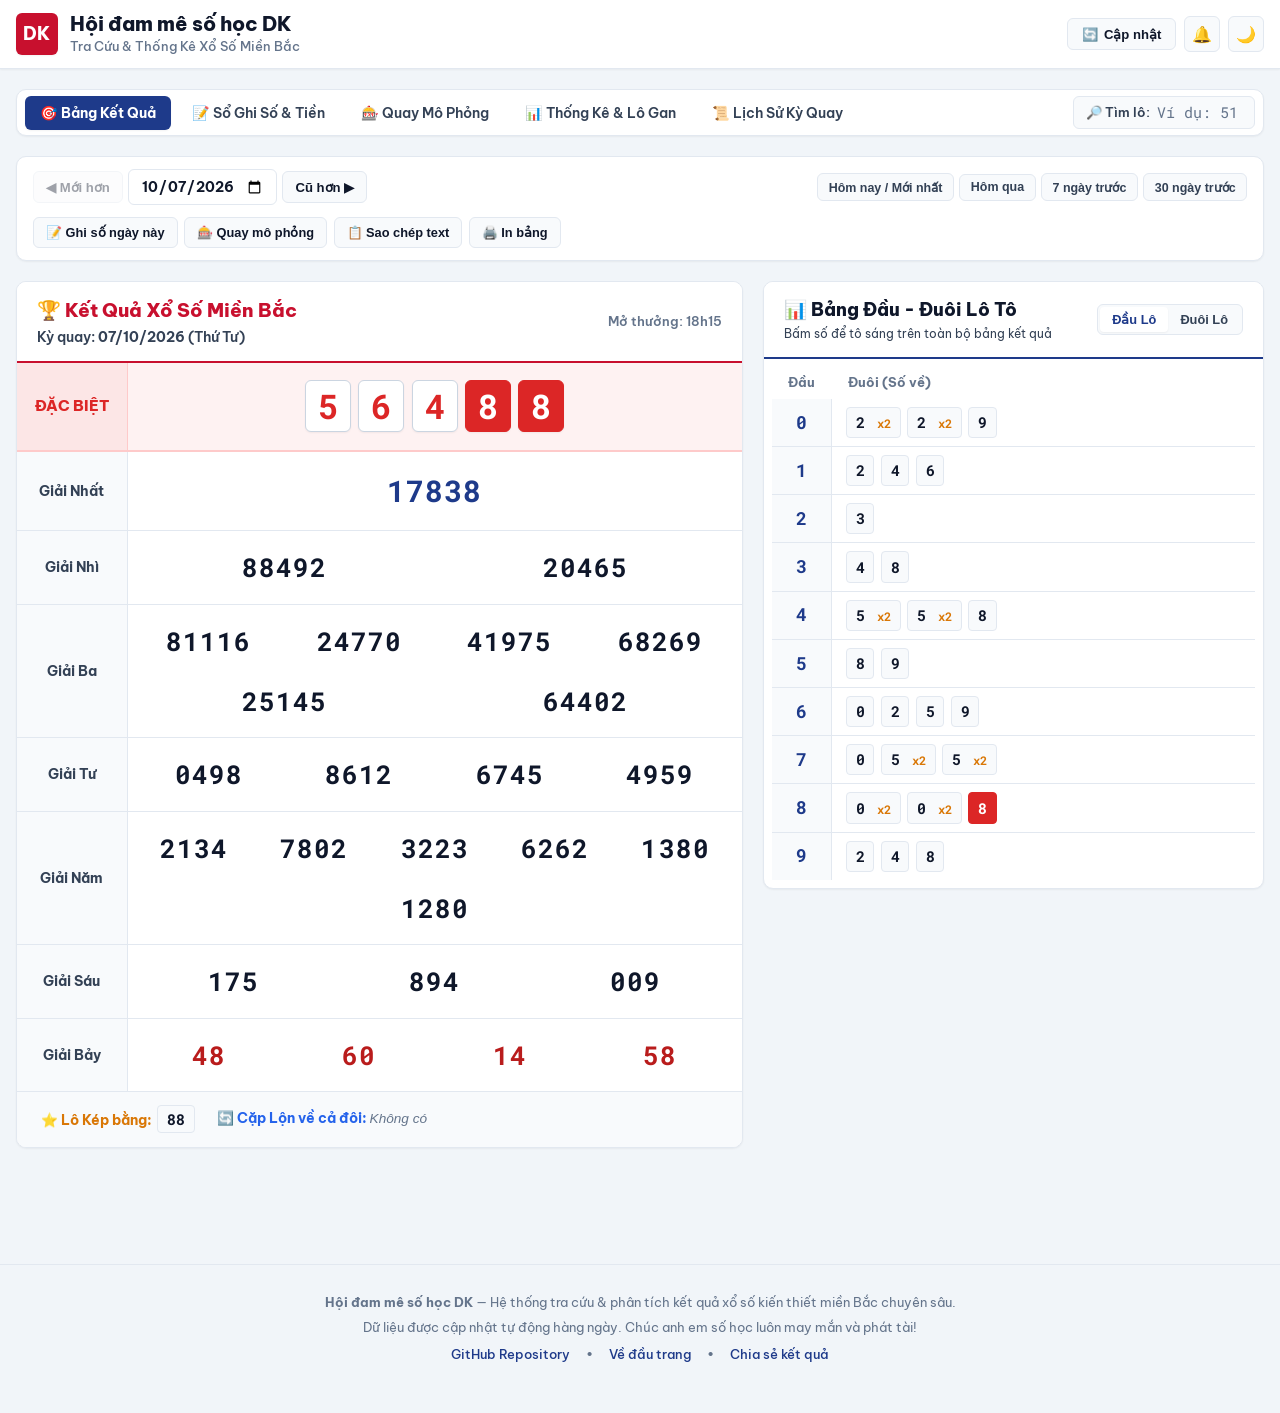
==== commit 18b2f9b9: "feat: Nang cap cap nhat live truc tiep sieu toc va hieu ung nhay so realtime (18h10 - 18h40)" ====
--- a/web/index.html
+++ b/web/index.html
@@ -17,7 +17,8 @@
   <link href="https://fonts.googleapis.com/css2?family=Be+Vietnam+Pro:wght@400;500;600;700;800;900&family=Roboto+Mono:wght@500;600;700&display=swap" rel="stylesheet">
 
   <!-- Custom CSS -->
-  <link rel="stylesheet" href="css/style.css?v=20261007_clean">
+  <link rel="stylesheet" href="css/style.css?v=20261007_v6">
+  <link rel="stylesheet" href="css/bet-notes.css?v=20261007_v6">
 </head>
 <body>
 
@@ -142,6 +143,21 @@
             </div>
           </header>
 
+          <!-- Live Status Banner (Tự động hiển thị khi đang quay 18h10 - 18h40) -->
+          <div class="live-status-banner hidden" id="live-status-banner">
+            <div class="live-status-left">
+              <span class="live-pulse-dot"></span>
+              <div class="live-status-titles">
+                <span class="live-status-badge">TRỰC TIẾP QUAY THƯỞNG</span>
+                <span class="live-status-sub" id="live-status-text">Đang kết nối trường quay...</span>
+              </div>
+            </div>
+            <div class="live-status-right">
+              <span class="live-progress-badge" id="live-progress-badge">0/27 giải</span>
+              <span class="live-realtime-indicator" title="Cập nhật từng giây trực tiếp từ lồng cầu">⚡ Siêu Tốc</span>
+            </div>
+          </div>
+
           <table class="board-table" id="board-table" aria-label="Bảng kết quả xổ số miền bắc">
             <tbody>
               <!-- Giải Đặc Biệt -->
@@ -278,30 +294,30 @@
         <div class="notes-header-card">
           <div class="notes-title-area">
             <div class="notes-title-group">
-              <h2>📝 Sổ Ghi Số & Tiền Theo Ngày</h2>
-              <span class="notes-badge">Tự Động So Kết Quả XSMB</span>
-            </div>
-            <p class="notes-subtitle">Ghi chép lại các con số, số tiền/điểm cược hàng ngày. Hệ thống sẽ tự động đối chiếu với kết quả XSMB 27 giải và báo cáo trúng/trượt chuẩn xác.</p>
+              <h2>📝 Sổ Ghi Số & Tiền</h2>
+              <span class="notes-badge">Tự Động So KQ</span>
+            </div>
+            <p class="notes-subtitle">Ghi chép số cược mỗi ngày, tự đối chiếu 27 giải XSMB và tính lãi/lỗ chuẩn xác.</p>
           </div>
 
           <div class="notes-top-actions">
-            <button class="notes-btn btn-primary-gradient" id="btn-notes-auto-check" title="Tự động kiểm tra tất cả các con số với bảng KQ XSMB">
-              🔄 Dò kết quả tự động
+            <button class="notes-btn btn-primary-gradient" id="btn-notes-auto-check" title="Dò tự động với bảng kết quả">
+              🔄 Dò KQ
             </button>
-            <button class="notes-btn btn-secondary-outline" id="btn-notes-copy-report" title="Sao chép báo cáo chi tiết để gửi qua Zalo / Tin nhắn">
-              📋 Báo cáo Zalo
+            <button class="notes-btn btn-secondary-outline" id="btn-notes-copy-report" title="Sao chép báo cáo gửi Zalo">
+              📋 Zalo
             </button>
-            <button class="notes-btn btn-secondary-outline" id="btn-notes-settings-toggle" title="Cài đặt tỷ lệ cược (giá điểm lô, ăn đề, xiên, 3 càng)">
-              ⚙️ Tỷ lệ cược
+            <button class="notes-btn btn-secondary-outline" id="btn-notes-settings-toggle" title="Cài đặt tỷ lệ cược">
+              ⚙️ Tỷ lệ
             </button>
             <div class="notes-dropdown-wrapper">
               <button class="notes-btn btn-secondary-outline" id="btn-notes-more" title="Thao tác khác">
-                ⋯ Thao tác
+                ⋯ Khác
               </button>
               <div class="notes-dropdown-menu" id="notes-dropdown-menu">
-                <button class="dropdown-item" id="btn-export-json">💾 Xuất dữ liệu (Backup)</button>
-                <button class="dropdown-item" id="btn-import-json">📥 Nhập dữ liệu (Restore)</button>
-                <button class="dropdown-item" id="btn-export-csv">📊 Xuất file Excel (CSV)</button>
+                <button class="dropdown-item" id="btn-export-json">💾 Sao lưu (Backup)</button>
+                <button class="dropdown-item" id="btn-import-json">📥 Khôi phục (Restore)</button>
+                <button class="dropdown-item" id="btn-export-csv">📊 Xuất file Excel</button>
                 <div class="dropdown-divider"></div>
                 <button class="dropdown-item text-danger" id="btn-clear-all-notes">🗑️ Xóa toàn bộ ghi chú</button>
               </div>
@@ -358,7 +374,7 @@
           <!-- Left Column: Add / Edit Note Form -->
           <aside class="notes-form-card">
             <div class="card-header-styled">
-              <h3 id="form-card-title">➕ Ghi Số & Vào Tiền</h3>
+              <h3 id="form-card-title">➕ Ghi Số</h3>
               <span class="header-badge" id="form-mode-badge">Thêm mới</span>
             </div>
 
@@ -368,7 +384,7 @@
               <!-- Date Picker with Quick Date Chips -->
               <div class="form-group">
                 <label for="note-input-date" class="form-label">
-                  📅 Ngày chơi / Ghi chú <span class="required">*</span>
+                  📅 Ngày chơi <span class="required">*</span>
                 </label>
                 <div class="date-input-row">
                   <input type="date" id="note-input-date" class="form-input" required>
@@ -377,37 +393,37 @@
                   <button type="button" class="quick-chip active" data-date-chip="today">Hôm nay</button>
                   <button type="button" class="quick-chip" data-date-chip="yesterday">Hôm qua</button>
                   <button type="button" class="quick-chip" data-date-chip="tomorrow">Ngày mai</button>
-                  <button type="button" class="quick-chip" data-date-chip="current-board" title="Lấy ngày đang mở trên Bảng kết quả">Theo bảng KQ</button>
+                  <button type="button" class="quick-chip" data-date-chip="current-board" title="Lấy ngày đang mở trên Bảng kết quả">Theo KQ</button>
                 </div>
               </div>
 
               <!-- Bet Type (Radio / Button Pills) -->
               <div class="form-group">
-                <label class="form-label">🎯 Loại hình cược <span class="required">*</span></label>
+                <label class="form-label">🎯 Loại cược <span class="required">*</span></label>
                 <div class="type-selector-grid">
                   <label class="type-pill">
                     <input type="radio" name="bet-type" value="lo" checked>
-                    <span class="pill-content"><strong class="type-code">LÔ</strong> Bao lô 27 giải</span>
+                    <span class="pill-content"><strong class="type-code">LÔ</strong><span class="pill-sub"> Bao 27 giải</span></span>
                   </label>
                   <label class="type-pill">
                     <input type="radio" name="bet-type" value="de">
-                    <span class="pill-content"><strong class="type-code">ĐỀ</strong> Đặc biệt (2 số)</span>
+                    <span class="pill-content"><strong class="type-code">ĐỀ</strong><span class="pill-sub"> 2 số ĐB</span></span>
                   </label>
                   <label class="type-pill">
                     <input type="radio" name="bet-type" value="xien2">
-                    <span class="pill-content"><strong class="type-code">XIÊN 2</strong> Cặp 2 số về cùng</span>
+                    <span class="pill-content"><strong class="type-code">XIÊN 2</strong><span class="pill-sub"> 2 số</span></span>
                   </label>
                   <label class="type-pill">
                     <input type="radio" name="bet-type" value="xien3">
-                    <span class="pill-content"><strong class="type-code">XIÊN 3</strong> Bộ 3 số về cùng</span>
+                    <span class="pill-content"><strong class="type-code">XIÊN 3</strong><span class="pill-sub"> 3 số</span></span>
                   </label>
                   <label class="type-pill">
                     <input type="radio" name="bet-type" value="cang3">
-                    <span class="pill-content"><strong class="type-code">3 CÀNG</strong> 3 số cuối ĐB</span>
+                    <span class="pill-content"><strong class="type-code">3 CÀNG</strong><span class="pill-sub"> 3 số ĐB</span></span>
                   </label>
                   <label class="type-pill">
                     <input type="radio" name="bet-type" value="khac">
-                    <span class="pill-content"><strong class="type-code">KHÁC</strong> Ghi chú tùy chọn</span>
+                    <span class="pill-content"><strong class="type-code">KHÁC</strong><span class="pill-sub"> Tùy chọn</span></span>
                   </label>
                 </div>
               </div>
@@ -415,19 +431,19 @@
               <!-- Numbers Input -->
               <div class="form-group">
                 <label for="note-input-numbers" class="form-label">
-                  🔢 Các con số <span class="required">*</span>
-                  <span class="form-hint" id="numbers-format-hint">Gõ các số 2 chữ số (vd: 68, 86 hoặc 52)</span>
+                  🔢 Con số <span class="required">*</span>
+                  <span class="form-hint" id="numbers-format-hint">vd: 68, 86</span>
                 </label>
                 <div class="number-input-wrapper">
-                  <input type="text" id="note-input-numbers" class="form-input number-input-box" placeholder="Ví dụ: 68, 86 hoặc 52" autocomplete="off" required>
+                  <input type="text" id="note-input-numbers" class="form-input number-input-box" placeholder="Ví dụ: 68, 86" autocomplete="off" required>
                 </div>
                 
                 <!-- Quick Number Helper Chips -->
                 <div class="number-helpers-row">
-                  <span class="helper-label">Gợi ý nhanh:</span>
-                  <button type="button" class="mini-chip" id="btn-helper-reverse" title="Đảo lộn các số đang nhập (ví dụ: 68 -> 68, 86)">🔄 Lộn cặp</button>
-                  <button type="button" class="mini-chip" id="btn-helper-kep" title="Thêm dàn kép bằng (00, 11, 22...)">🎯 Dàn Kép</button>
-                  <button type="button" class="mini-chip" id="btn-helper-clear">Xóa số</button>
+                  <span class="helper-label">Gợi ý:</span>
+                  <button type="button" class="mini-chip" id="btn-helper-reverse" title="Đảo lộn cặp">🔄 Lộn cặp</button>
+                  <button type="button" class="mini-chip" id="btn-helper-kep" title="Thêm dàn kép bằng">🎯 Dàn kép</button>
+                  <button type="button" class="mini-chip" id="btn-helper-clear">✕ Xóa</button>
                 </div>
 
                 <!-- Number preview tag badges -->
@@ -438,7 +454,7 @@
               <div class="form-group">
                 <div class="form-label-row">
                   <label for="note-input-amount" class="form-label">
-                    💰 Số tiền / Điểm cược <span class="required">*</span>
+                    💰 Tiền / Điểm cược <span class="required">*</span>
                   </label>
                   <div class="unit-toggle-group">
                     <button type="button" class="unit-btn active" data-unit="vnd">VNĐ</button>
@@ -459,15 +475,15 @@
               <!-- Note / Tag description -->
               <div class="form-group">
                 <label for="note-input-desc" class="form-label">
-                  📌 Ghi chú thêm <span class="form-hint">(Tùy chọn)</span>
+                  📌 Ghi chú <span class="form-hint">(Tùy chọn)</span>
                 </label>
-                <input type="text" id="note-input-desc" class="form-input" placeholder="Ví dụ: Nuôi ngày 2/3, Cầu giải 7, Đánh theo giấc mơ...">
+                <input type="text" id="note-input-desc" class="form-input" placeholder="Ví dụ: Nuôi 2/3, Cầu G7...">
               </div>
 
               <!-- Submit & Cancel Buttons -->
               <div class="form-actions-row">
                 <button type="button" class="btn-submit-note" id="btn-save-note">
-                  💾 Lưu Vào Sổ Ghi
+                  💾 Lưu Sổ
                 </button>
                 <button type="button" class="btn-cancel-edit" id="btn-cancel-edit" style="display:none;">
                   Hủy sửa
@@ -479,22 +495,31 @@
           <!-- Right Column: Dashboard Metrics + Filter Bar + Notes List -->
           <section class="notes-content-area">
 
-            <!-- Summary Dashboard (4 Metric Cards) -->
+            <!-- Summary Dashboard (5 Metric Cards) -->
             <div class="notes-metrics-grid">
               <div class="metric-card metric-cost">
                 <div class="metric-icon">💳</div>
                 <div class="metric-info">
-                  <span class="metric-label">Tổng Tiền Đã Vào</span>
+                  <span class="metric-label">Tiền vào</span>
                   <strong class="metric-value" id="metric-total-cost">0 đ</strong>
                   <span class="metric-sub" id="metric-total-points">0 điểm lô</span>
+                </div>
+              </div>
+
+              <div class="metric-card metric-potential">
+                <div class="metric-icon">🎯</div>
+                <div class="metric-info">
+                  <span class="metric-label">Tạm tính</span>
+                  <strong class="metric-value text-primary" id="metric-potential-win">0 đ</strong>
+                  <span class="metric-sub" id="metric-potential-sub">Nếu trúng</span>
                 </div>
               </div>
 
               <div class="metric-card metric-win">
                 <div class="metric-icon">🏆</div>
                 <div class="metric-info">
-                  <span class="metric-label">Tiền Trúng Tạm Tính</span>
-                  <strong class="metric-value" id="metric-total-win">0 đ</strong>
+                  <span class="metric-label">Thực tế</span>
+                  <strong class="metric-value text-success" id="metric-total-win">0 đ</strong>
                   <span class="metric-sub" id="metric-win-hits">0 nháy / 0 lượt</span>
                 </div>
               </div>
@@ -502,18 +527,18 @@
               <div class="metric-card metric-pnl">
                 <div class="metric-icon">📈</div>
                 <div class="metric-info">
-                  <span class="metric-label">Lợi Nhuận (Thắng - Thua)</span>
+                  <span class="metric-label">Lợi nhuận</span>
                   <strong class="metric-value" id="metric-pnl">0 đ</strong>
-                  <span class="metric-sub" id="metric-win-rate">Tỷ lệ thắng: 0%</span>
+                  <span class="metric-sub" id="metric-win-rate">Thắng: 0%</span>
                 </div>
               </div>
 
               <div class="metric-card metric-count">
                 <div class="metric-icon">📝</div>
                 <div class="metric-info">
-                  <span class="metric-label">Số Lượt Ghi</span>
+                  <span class="metric-label">Số lượt</span>
                   <strong class="metric-value" id="metric-total-entries">0 mục</strong>
-                  <span class="metric-sub" id="metric-pending-count">0 mục chờ quay</span>
+                  <span class="metric-sub" id="metric-pending-count">0 chờ quay</span>
                 </div>
               </div>
             </div>
@@ -523,9 +548,9 @@
               <div class="toolbar-left">
                 <!-- Date Filter -->
                 <div class="filter-control">
-                  <label for="filter-date-select">📅 Lọc ngày:</label>
+                  <label for="filter-date-select">📅 Ngày:</label>
                   <select id="filter-date-select" class="toolbar-select">
-                    <option value="all">Tất cả các ngày</option>
+                    <option value="all">Tất cả ngày</option>
                     <option value="today">Hôm nay</option>
                     <option value="yesterday">Hôm qua</option>
                     <option value="this-week">7 ngày qua</option>
@@ -537,12 +562,12 @@
 
                 <!-- Type Filter -->
                 <div class="filter-control">
-                  <label for="filter-type-select">🎯 Thể loại:</label>
+                  <label for="filter-type-select">🎯 Loại:</label>
                   <select id="filter-type-select" class="toolbar-select">
-                    <option value="all">Tất cả thể loại</option>
+                    <option value="all">Tất cả loại</option>
                     <option value="lo">Lô</option>
                     <option value="de">Đề</option>
-                    <option value="xien">Xiên (2/3/4)</option>
+                    <option value="xien">Xiên</option>
                     <option value="cang3">3 Càng</option>
                     <option value="khac">Khác</option>
                   </select>
@@ -550,12 +575,12 @@
 
                 <!-- Result Filter -->
                 <div class="filter-control">
-                  <label for="filter-result-select">🏆 Kết quả:</label>
+                  <label for="filter-result-select">🏆 KQ:</label>
                   <select id="filter-result-select" class="toolbar-select">
-                    <option value="all">Tất cả kết quả</option>
-                    <option value="win">Trúng thưởng 🌟</option>
-                    <option value="lose">Không về ❌</option>
-                    <option value="pending">Chờ mở thưởng ⏳</option>
+                    <option value="all">Tất cả KQ</option>
+                    <option value="win">Trúng 🌟</option>
+                    <option value="lose">Trượt ❌</option>
+                    <option value="pending">Chờ quay ⏳</option>
                   </select>
                 </div>
               </div>
@@ -563,7 +588,7 @@
               <div class="toolbar-right">
                 <!-- Search by number or note -->
                 <div class="notes-search-box">
-                  <input type="text" id="notes-search-input" placeholder="🔍 Tìm con số / ghi chú..." autocomplete="off">
+                  <input type="text" id="notes-search-input" placeholder="🔍 Tìm số / ghi chú..." autocomplete="off">
                 </div>
               </div>
             </div>
@@ -574,14 +599,15 @@
                 <table class="notes-table" id="notes-table">
                   <thead>
                     <tr>
-                      <th style="width: 110px;">Ngày</th>
-                      <th style="width: 95px;">Thể loại</th>
-                      <th>Con số</th>
-                      <th style="width: 120px; text-align:right;">Tiền / Điểm</th>
-                      <th style="min-width: 170px;">Kết quả đối chiếu</th>
-                      <th style="width: 130px; text-align:right;">Tạm tính</th>
-                      <th>Ghi chú</th>
-                      <th style="width: 80px; text-align:center;">Thao tác</th>
+                      <th class="col-desktop" style="width: 100px;">Ngày</th>
+                      <th class="col-desktop" style="width: 75px;">Loại</th>
+                      <th class="col-desktop">Con số</th>
+                      <th class="col-desktop" style="width: 105px; text-align:right;">Tiền vào</th>
+                      <th class="col-desktop" style="min-width: 140px;">Kết quả</th>
+                      <th class="col-desktop" style="width: 115px; text-align:right;">Tạm tính</th>
+                      <th class="col-desktop" style="width: 120px; text-align:right;">Thực tế</th>
+                      <th class="col-desktop">Ghi chú</th>
+                      <th class="col-desktop" style="width: 70px; text-align:center;">Thao tác</th>
                     </tr>
                   </thead>
                   <tbody id="notes-table-body">
@@ -983,9 +1009,9 @@
   </nav>
 
   <!-- Scripts -->
-  <script src="js/sound.js?v=20261007_clean"></script>
-  <script src="js/lottery-data.js?v=20261007_clean"></script>
-  <script src="js/app.js?v=20261007_clean"></script>
-  <script src="js/bet-notes.js?v=20261007_clean"></script>
+  <script src="js/sound.js?v=20261007_v6"></script>
+  <script src="js/lottery-data.js?v=20261007_v6"></script>
+  <script src="js/app.js?v=20261007_v6"></script>
+  <script src="js/bet-notes.js?v=20261007_v6"></script>
 </body>
 </html>
--- a/web/css/style.css
+++ b/web/css/style.css
@@ -676,6 +676,223 @@
 
 [data-theme="dark"] .live-pulse-badge {
   color: #f87171;
+}
+
+/* ===================================================================
+   Live Draw Real-Time Banner & Rolling Animations
+   =================================================================== */
+.live-status-banner {
+  display: flex;
+  align-items: center;
+  justify-content: space-between;
+  padding: 0.65rem 1rem;
+  background: linear-gradient(135deg, rgba(220, 38, 38, 0.08) 0%, rgba(245, 158, 11, 0.08) 100%);
+  border-bottom: 2px solid rgba(220, 38, 38, 0.35);
+  border-top: 1px solid rgba(220, 38, 38, 0.15);
+  transition: all var(--transition-fast);
+}
+
+.live-status-banner.hidden {
+  display: none !important;
+}
+
+.live-status-banner.completed {
+  background: linear-gradient(135deg, rgba(22, 163, 74, 0.08) 0%, rgba(13, 148, 136, 0.08) 100%);
+  border-bottom-color: rgba(22, 163, 74, 0.35);
+}
+
+.live-status-left {
+  display: flex;
+  align-items: center;
+  gap: 0.65rem;
+}
+
+.live-pulse-dot {
+  width: 10px;
+  height: 10px;
+  border-radius: 50%;
+  background-color: #ef4444;
+  box-shadow: 0 0 0 0 rgba(239, 68, 68, 0.7);
+  animation: liveDotPulse 1.4s infinite cubic-bezier(0.66, 0, 0, 1);
+  flex-shrink: 0;
+}
+
+.live-status-banner.completed .live-pulse-dot {
+  background-color: #22c55e;
+  box-shadow: 0 0 0 0 rgba(34, 197, 94, 0.7);
+  animation: liveDotPulseGreen 2s infinite;
+}
+
+@keyframes liveDotPulse {
+  0% { transform: scale(0.95); box-shadow: 0 0 0 0 rgba(239, 68, 68, 0.7); }
+  70% { transform: scale(1.15); box-shadow: 0 0 0 8px rgba(239, 68, 68, 0); }
+  100% { transform: scale(0.95); box-shadow: 0 0 0 0 rgba(239, 68, 68, 0); }
+}
+
+@keyframes liveDotPulseGreen {
+  0% { transform: scale(0.95); box-shadow: 0 0 0 0 rgba(34, 197, 94, 0.7); }
+  70% { transform: scale(1.15); box-shadow: 0 0 0 8px rgba(34, 197, 94, 0); }
+  100% { transform: scale(0.95); box-shadow: 0 0 0 0 rgba(34, 197, 94, 0); }
+}
+
+.live-status-titles {
+  display: flex;
+  flex-direction: column;
+  gap: 0.1rem;
+}
+
+.live-status-badge {
+  font-size: 0.8rem;
+  font-weight: 800;
+  color: #dc2626;
+  letter-spacing: 0.03em;
+  text-transform: uppercase;
+}
+
+[data-theme="dark"] .live-status-badge {
+  color: #f87171;
+}
+
+.live-status-banner.completed .live-status-badge {
+  color: #16a34a;
+}
+
+[data-theme="dark"] .live-status-banner.completed .live-status-badge {
+  color: #4ade80;
+}
+
+.live-status-sub {
+  font-size: 0.82rem;
+  color: var(--text-primary);
+  font-weight: 600;
+}
+
+.live-status-right {
+  display: flex;
+  align-items: center;
+  gap: 0.5rem;
+}
+
+.live-progress-badge {
+  font-size: 0.75rem;
+  font-weight: 700;
+  padding: 0.2rem 0.55rem;
+  border-radius: var(--radius-xs);
+  background: rgba(220, 38, 38, 0.12);
+  color: #dc2626;
+  border: 1px solid rgba(220, 38, 38, 0.25);
+  font-family: var(--font-mono);
+}
+
+[data-theme="dark"] .live-progress-badge {
+  background: rgba(239, 68, 68, 0.2);
+  color: #fca5a5;
+  border-color: rgba(239, 68, 68, 0.4);
+}
+
+.live-status-banner.completed .live-progress-badge {
+  background: rgba(22, 163, 74, 0.15);
+  color: #16a34a;
+  border-color: rgba(22, 163, 74, 0.3);
+}
+
+.live-realtime-indicator {
+  font-size: 0.72rem;
+  font-weight: 700;
+  padding: 0.2rem 0.45rem;
+  border-radius: var(--radius-xs);
+  background: #fef3c7;
+  color: #b45309;
+  border: 1px solid #fde68a;
+}
+
+[data-theme="dark"] .live-realtime-indicator {
+  background: rgba(245, 158, 11, 0.2);
+  color: #fcd34d;
+  border-color: rgba(245, 158, 11, 0.4);
+}
+
+/* Rolling Number Animations (Hiệu Ứng Nhảy Số Tức Thì) */
+.lottery-num.rolling-num {
+  background: rgba(245, 158, 11, 0.15) !important;
+  color: #d97706 !important;
+  border: 1.5px dashed #f59e0b !important;
+  font-weight: 900 !important;
+  animation: rollingNumGlow 0.8s infinite alternate ease-in-out;
+  cursor: wait;
+}
+
+[data-theme="dark"] .lottery-num.rolling-num {
+  background: rgba(245, 158, 11, 0.22) !important;
+  color: #fbbf24 !important;
+  border-color: #f59e0b !important;
+}
+
+.special-digit-ball.rolling-ball {
+  background: rgba(220, 38, 38, 0.12) !important;
+  color: #ef4444 !important;
+  border: 2px dashed #dc2626 !important;
+  animation: rollingBallGlow 0.7s infinite alternate ease-in-out;
+  cursor: wait;
+}
+
+@keyframes rollingNumGlow {
+  0% { transform: scale(0.98); box-shadow: 0 0 4px rgba(245, 158, 11, 0.2); }
+  100% { transform: scale(1.05); box-shadow: 0 0 10px rgba(245, 158, 11, 0.6); }
+}
+
+@keyframes rollingBallGlow {
+  0% { transform: scale(0.97); box-shadow: 0 0 5px rgba(220, 38, 38, 0.2); }
+  100% { transform: scale(1.06); box-shadow: 0 0 12px rgba(220, 38, 38, 0.7); }
+}
+
+/* Newly Revealed Number (Bung Số & Lóe Sáng) */
+.lottery-num.newly-revealed,
+.special-digit-ball.newly-revealed {
+  animation: revealBounceGlow 1.8s cubic-bezier(0.175, 0.885, 0.32, 1.275) forwards;
+  position: relative;
+  z-index: 2;
+}
+
+@keyframes revealBounceGlow {
+  0% {
+    transform: scale(0.6);
+    background-color: #fef08a !important;
+    color: #854d0e !important;
+    box-shadow: 0 0 20px rgba(234, 179, 8, 0.9);
+  }
+  30% {
+    transform: scale(1.22);
+    background-color: #fef08a !important;
+    box-shadow: 0 0 25px rgba(234, 179, 8, 0.8);
+  }
+  60% {
+    transform: scale(0.96);
+  }
+  100% {
+    transform: scale(1);
+  }
+}
+
+/* Loto Pill newly added flash */
+.loto-pill.newly-added {
+  animation: lotoPillFlash 2s cubic-bezier(0.175, 0.885, 0.32, 1.275) forwards;
+}
+
+@keyframes lotoPillFlash {
+  0% {
+    transform: scale(0.5);
+    background-color: #fef08a !important;
+    color: #854d0e !important;
+    box-shadow: 0 0 16px rgba(234, 179, 8, 0.9);
+  }
+  35% {
+    transform: scale(1.25);
+    box-shadow: 0 0 18px rgba(234, 179, 8, 0.8);
+  }
+  100% {
+    transform: scale(1);
+  }
 }
 
 .special-meta {
@@ -2644,6 +2861,17 @@
   color: var(--text-primary);
 }
 
+.potential-win-val {
+  font-family: var(--font-mono);
+  font-size: 0.92rem;
+  font-weight: 700;
+  color: var(--brand-navy);
+}
+
+[data-theme="dark"] .potential-win-val {
+  color: #60a5fa;
+}
+
 .unit-tag {
   font-size: 0.72rem;
   color: var(--text-muted);
--- a/web/css/bet-notes.css
+++ b/web/css/bet-notes.css
@@ -0,0 +1,1481 @@
+/* ===================================================================
+   XSMB VIP - SỔ GHI SỐ & TIỀN THEO NGÀY (BET NOTES & EXPENSE NOTEBOOK)
+   =================================================================== */
+
+.notes-page-container {
+  display: flex;
+  flex-direction: column;
+  gap: 1.25rem;
+  margin-bottom: 2rem;
+}
+
+.notes-header-card {
+  background: var(--bg-card);
+  border: 1px solid var(--border-subtle);
+  border-radius: var(--radius-lg);
+  padding: 1.25rem 1.5rem;
+  display: flex;
+  justify-content: space-between;
+  align-items: center;
+  flex-wrap: wrap;
+  gap: 1rem;
+  box-shadow: var(--shadow-sm);
+}
+
+.notes-title-group {
+  display: flex;
+  align-items: center;
+  gap: 0.75rem;
+  flex-wrap: wrap;
+}
+
+.notes-title-group h2 {
+  font-size: 1.35rem;
+  font-weight: 800;
+  color: var(--text-primary);
+  margin: 0;
+}
+
+.notes-badge {
+  background: rgba(22, 163, 74, 0.12);
+  color: var(--color-success);
+  border: 1px solid rgba(22, 163, 74, 0.25);
+  font-size: 0.75rem;
+  font-weight: 700;
+  padding: 0.25rem 0.65rem;
+  border-radius: var(--radius-full);
+}
+
+.notes-subtitle {
+  font-size: 0.85rem;
+  color: var(--text-muted);
+  margin: 0.35rem 0 0 0;
+  max-width: 650px;
+  line-height: 1.45;
+}
+
+.notes-top-actions {
+  display: flex;
+  align-items: center;
+  gap: 0.5rem;
+  flex-wrap: wrap;
+}
+
+.notes-btn {
+  padding: 0.55rem 0.95rem;
+  border-radius: var(--radius-md);
+  font-size: 0.85rem;
+  font-weight: 600;
+  cursor: pointer;
+  transition: all var(--transition-fast);
+  display: inline-flex;
+  align-items: center;
+  gap: 0.4rem;
+  border: none;
+}
+
+.btn-primary-gradient {
+  background: linear-gradient(135deg, var(--brand-red) 0%, #dc2626 100%);
+  color: #fff;
+  box-shadow: 0 2px 4px rgba(200, 16, 46, 0.25);
+}
+
+.btn-primary-gradient:hover {
+  background: linear-gradient(135deg, var(--brand-red-hover) 0%, #b91c1c 100%);
+  transform: translateY(-1px);
+}
+
+.btn-secondary-outline {
+  background: var(--bg-tertiary);
+  color: var(--text-secondary);
+  border: 1px solid var(--border-highlight);
+}
+
+.btn-secondary-outline:hover {
+  background: var(--bg-card-hover);
+  color: var(--text-primary);
+  border-color: var(--border-strong);
+}
+
+/* Dropdown actions */
+.notes-dropdown-wrapper {
+  position: relative;
+}
+
+.notes-dropdown-menu {
+  display: none;
+  position: absolute;
+  right: 0;
+  top: calc(100% + 6px);
+  background: var(--bg-card);
+  border: 1px solid var(--border-subtle);
+  border-radius: var(--radius-md);
+  box-shadow: var(--shadow-lg);
+  min-width: 210px;
+  z-index: 100;
+  padding: 0.4rem;
+}
+
+.notes-dropdown-menu.show {
+  display: block;
+}
+
+.dropdown-item {
+  width: 100%;
+  padding: 0.6rem 0.85rem;
+  font-size: 0.85rem;
+  font-weight: 500;
+  color: var(--text-secondary);
+  background: transparent;
+  border: none;
+  text-align: left;
+  border-radius: var(--radius-sm);
+  cursor: pointer;
+  transition: background var(--transition-fast);
+}
+
+.dropdown-item:hover {
+  background: var(--bg-tertiary);
+  color: var(--text-primary);
+}
+
+.dropdown-item.text-danger {
+  color: var(--color-danger);
+}
+
+.dropdown-item.text-danger:hover {
+  background: rgba(220, 38, 38, 0.08);
+}
+
+.dropdown-divider {
+  height: 1px;
+  background: var(--border-subtle);
+  margin: 0.35rem 0;
+}
+
+/* Odds Settings Panel */
+.notes-settings-panel {
+  background: var(--bg-card);
+  border: 1px solid var(--border-highlight);
+  border-radius: var(--radius-lg);
+  padding: 1.25rem 1.5rem;
+  box-shadow: var(--shadow-sm);
+}
+
+.settings-header-flex {
+  display: flex;
+  justify-content: space-between;
+  align-items: center;
+  margin-bottom: 1rem;
+}
+
+.settings-header-flex h3 {
+  font-size: 1.1rem;
+  font-weight: 700;
+  color: var(--text-primary);
+  margin: 0;
+}
+
+.settings-grid {
+  display: grid;
+  grid-template-columns: repeat(auto-fit, minmax(180px, 1fr));
+  gap: 1rem;
+  margin-bottom: 1.25rem;
+}
+
+.settings-field {
+  display: flex;
+  flex-direction: column;
+  gap: 0.35rem;
+}
+
+.settings-field label {
+  font-size: 0.78rem;
+  font-weight: 600;
+  color: var(--text-secondary);
+}
+
+.settings-input {
+  padding: 0.5rem 0.75rem;
+  border-radius: var(--radius-sm);
+  border: 1px solid var(--border-highlight);
+  background: var(--bg-tertiary);
+  color: var(--text-primary);
+  font-size: 0.9rem;
+  font-weight: 600;
+  font-family: var(--font-mono);
+}
+
+.settings-input:focus {
+  outline: none;
+  border-color: var(--brand-red);
+  background: var(--bg-card);
+}
+
+.settings-actions {
+  display: flex;
+  justify-content: flex-end;
+  gap: 0.5rem;
+}
+
+/* Main 2-column Grid */
+.notes-main-grid {
+  display: grid;
+  grid-template-columns: 370px 1fr;
+  gap: 1.25rem;
+  align-items: start;
+}
+
+@media (max-width: 1024px) {
+  .notes-main-grid {
+    grid-template-columns: 1fr;
+  }
+}
+
+/* Left Column: Form Card */
+.notes-form-card {
+  background: var(--bg-card);
+  border: 1px solid var(--border-subtle);
+  border-radius: var(--radius-lg);
+  padding: 1.25rem;
+  box-shadow: var(--shadow-sm);
+  position: sticky;
+  top: 1rem;
+}
+
+.card-header-styled {
+  display: flex;
+  justify-content: space-between;
+  align-items: center;
+  padding-bottom: 0.85rem;
+  border-bottom: 1px solid var(--border-subtle);
+  margin-bottom: 1rem;
+}
+
+.card-header-styled h3 {
+  font-size: 1.05rem;
+  font-weight: 800;
+  color: var(--text-primary);
+  margin: 0;
+}
+
+.header-badge {
+  font-size: 0.72rem;
+  font-weight: 700;
+  padding: 0.2rem 0.55rem;
+  border-radius: var(--radius-full);
+  background: var(--bg-tertiary);
+  color: var(--text-secondary);
+  border: 1px solid var(--border-highlight);
+}
+
+.header-badge.badge-warning {
+  background: rgba(217, 119, 6, 0.12);
+  color: var(--color-warning);
+  border-color: rgba(217, 119, 6, 0.3);
+}
+
+.form-group {
+  margin-bottom: 1.15rem;
+}
+
+.form-label {
+  display: block;
+  font-size: 0.82rem;
+  font-weight: 700;
+  color: var(--text-primary);
+  margin-bottom: 0.4rem;
+}
+
+.form-label-row {
+  display: flex;
+  justify-content: space-between;
+  align-items: center;
+  margin-bottom: 0.4rem;
+}
+
+.form-label-row .form-label {
+  margin-bottom: 0;
+}
+
+.required {
+  color: var(--brand-red);
+}
+
+.form-hint {
+  font-weight: 400;
+  font-size: 0.74rem;
+  color: var(--text-muted);
+  display: block;
+  margin-top: 2px;
+}
+
+.form-input {
+  width: 100%;
+  padding: 0.6rem 0.85rem;
+  border: 1px solid var(--border-highlight);
+  background: var(--bg-tertiary);
+  color: var(--text-primary);
+  border-radius: var(--radius-sm);
+  font-size: 0.9rem;
+  font-family: var(--font-family);
+  transition: all var(--transition-fast);
+  box-sizing: border-box;
+}
+
+.form-input:focus {
+  outline: none;
+  border-color: var(--brand-red);
+  background: var(--bg-card);
+  box-shadow: 0 0 0 3px rgba(200, 16, 46, 0.1);
+}
+
+/* Quick chips */
+.quick-chip-row {
+  display: flex;
+  gap: 0.4rem;
+  margin-top: 0.4rem;
+  flex-wrap: wrap;
+}
+
+.quick-chip {
+  padding: 0.25rem 0.6rem;
+  font-size: 0.74rem;
+  font-weight: 600;
+  border-radius: var(--radius-full);
+  border: 1px solid var(--border-highlight);
+  background: var(--bg-tertiary);
+  color: var(--text-secondary);
+  cursor: pointer;
+  transition: all var(--transition-fast);
+}
+
+.quick-chip:hover {
+  background: var(--bg-card-hover);
+  color: var(--text-primary);
+  border-color: var(--border-strong);
+}
+
+.quick-chip.active {
+  background: var(--brand-navy);
+  color: #fff;
+  border-color: var(--brand-navy);
+}
+
+/* Bet Type Pills Selector Grid */
+.type-selector-grid {
+  display: grid;
+  grid-template-columns: repeat(2, 1fr);
+  gap: 0.45rem;
+}
+
+.type-pill {
+  position: relative;
+  cursor: pointer;
+  display: block;
+  margin: 0;
+}
+
+.type-pill input[type="radio"] {
+  position: absolute;
+  opacity: 0;
+  pointer-events: none;
+}
+
+.pill-content {
+  display: flex;
+  flex-direction: column;
+  padding: 0.45rem 0.65rem;
+  background: var(--bg-tertiary);
+  border: 1px solid var(--border-subtle);
+  border-radius: var(--radius-sm);
+  font-size: 0.72rem;
+  color: var(--text-secondary);
+  transition: all var(--transition-fast);
+}
+
+.type-code {
+  font-size: 0.85rem;
+  font-weight: 800;
+  color: var(--text-primary);
+}
+
+.type-pill:hover .pill-content {
+  border-color: var(--border-highlight);
+  background: var(--bg-card-hover);
+}
+
+.type-pill input[type="radio"]:checked + .pill-content {
+  background: rgba(200, 16, 46, 0.08);
+  border-color: var(--brand-red);
+}
+
+.type-pill input[type="radio"]:checked + .pill-content .type-code {
+  color: var(--brand-red);
+}
+
+/* Numbers input & preview */
+.number-input-box {
+  font-size: 1.05rem;
+  font-weight: 700;
+  letter-spacing: 1px;
+  font-family: var(--font-mono);
+}
+
+.number-helpers-row {
+  display: flex;
+  align-items: center;
+  gap: 0.4rem;
+  margin-top: 0.45rem;
+  flex-wrap: wrap;
+}
+
+.helper-label {
+  font-size: 0.72rem;
+  color: var(--text-muted);
+}
+
+.mini-chip {
+  padding: 0.2rem 0.5rem;
+  font-size: 0.72rem;
+  font-weight: 600;
+  background: var(--bg-card);
+  border: 1px solid var(--border-highlight);
+  border-radius: var(--radius-xs);
+  color: var(--text-secondary);
+  cursor: pointer;
+  transition: all var(--transition-fast);
+}
+
+.mini-chip:hover {
+  background: var(--bg-tertiary);
+  color: var(--text-primary);
+}
+
+.numbers-tags-preview {
+  margin-top: 0.5rem;
+  display: flex;
+  flex-wrap: wrap;
+  align-items: center;
+  gap: 0.35rem;
+}
+
+.preview-count {
+  font-size: 0.72rem;
+  font-weight: 600;
+  color: var(--text-muted);
+  margin-right: 0.25rem;
+}
+
+.number-tag {
+  display: inline-flex;
+  align-items: center;
+  justify-content: center;
+  min-width: 28px;
+  height: 28px;
+  padding: 0 0.35rem;
+  background: var(--brand-navy);
+  color: #fff;
+  border-radius: var(--radius-xs);
+  font-family: var(--font-mono);
+  font-weight: 700;
+  font-size: 0.85rem;
+}
+
+/* Amount & Unit toggle */
+.unit-toggle-group {
+  display: flex;
+  background: var(--bg-tertiary);
+  border: 1px solid var(--border-highlight);
+  border-radius: var(--radius-sm);
+  padding: 2px;
+}
+
+.unit-btn {
+  padding: 0.15rem 0.6rem;
+  font-size: 0.72rem;
+  font-weight: 700;
+  background: transparent;
+  border: none;
+  border-radius: 3px;
+  color: var(--text-muted);
+  cursor: pointer;
+  transition: all var(--transition-fast);
+}
+
+.unit-btn.active {
+  background: var(--brand-red);
+  color: #fff;
+}
+
+.amount-input-wrapper {
+  position: relative;
+  display: flex;
+  align-items: center;
+}
+
+.amount-input-box {
+  padding-right: 4rem;
+  font-size: 1.05rem;
+  font-weight: 700;
+  font-family: var(--font-mono);
+}
+
+.potential-win-val {
+  font-family: var(--font-mono);
+  font-size: 0.92rem;
+  font-weight: 700;
+  color: var(--brand-navy);
+}
+
+[data-theme="dark"] .potential-win-val {
+  color: #60a5fa;
+}
+
+.amount-unit-suffix {
+  position: absolute;
+  right: 0.85rem;
+  font-weight: 700;
+  font-size: 0.8rem;
+  color: var(--text-muted);
+  pointer-events: none;
+}
+
+.amount-verbal-text {
+  font-size: 0.75rem;
+  color: var(--text-muted);
+  margin-top: 0.3rem;
+  font-style: italic;
+  min-height: 1rem;
+}
+
+/* Form Action Buttons */
+.form-actions-row {
+  display: flex;
+  gap: 0.5rem;
+  margin-top: 1.25rem;
+}
+
+.btn-submit-note {
+  flex: 1;
+  padding: 0.75rem 1rem;
+  background: linear-gradient(135deg, var(--brand-red) 0%, #dc2626 100%);
+  color: #fff;
+  border: none;
+  border-radius: var(--radius-md);
+  font-size: 0.95rem;
+  font-weight: 700;
+  cursor: pointer;
+  transition: all var(--transition-fast);
+  box-shadow: 0 2px 6px rgba(200, 16, 46, 0.3);
+}
+
+.btn-submit-note:hover {
+  background: linear-gradient(135deg, var(--brand-red-hover) 0%, #b91c1c 100%);
+  transform: translateY(-1px);
+}
+
+.btn-cancel-edit {
+  padding: 0.75rem 1rem;
+  background: var(--bg-tertiary);
+  border: 1px solid var(--border-highlight);
+  color: var(--text-secondary);
+  border-radius: var(--radius-md);
+  font-size: 0.88rem;
+  font-weight: 600;
+  cursor: pointer;
+  transition: all var(--transition-fast);
+}
+
+.btn-cancel-edit:hover {
+  background: var(--bg-card-hover);
+  color: var(--text-primary);
+}
+
+/* Right Column: Dashboard & Table */
+.notes-content-area {
+  display: flex;
+  flex-direction: column;
+  gap: 1.25rem;
+}
+
+/* 4 Metric Cards */
+.notes-metrics-grid {
+  display: grid;
+  grid-template-columns: repeat(4, 1fr);
+  gap: 1rem;
+}
+
+@media (max-width: 900px) {
+  .notes-metrics-grid {
+    grid-template-columns: repeat(2, 1fr);
+  }
+}
+
+@media (max-width: 540px) {
+  .notes-metrics-grid {
+    grid-template-columns: 1fr;
+  }
+}
+
+.metric-card {
+  background: var(--bg-card);
+  border: 1px solid var(--border-subtle);
+  border-radius: var(--radius-lg);
+  padding: 1rem 1.15rem;
+  display: flex;
+  align-items: center;
+  gap: 0.85rem;
+  box-shadow: var(--shadow-sm);
+}
+
+.metric-icon {
+  font-size: 1.6rem;
+  width: 44px;
+  height: 44px;
+  border-radius: var(--radius-md);
+  display: flex;
+  align-items: center;
+  justify-content: center;
+  background: var(--bg-tertiary);
+  flex-shrink: 0;
+}
+
+.metric-info {
+  display: flex;
+  flex-direction: column;
+  min-width: 0;
+}
+
+.metric-label {
+  font-size: 0.75rem;
+  font-weight: 600;
+  color: var(--text-muted);
+}
+
+.metric-value {
+  font-size: 1.15rem;
+  font-weight: 800;
+  color: var(--text-primary);
+  font-family: var(--font-mono);
+  margin: 0.15rem 0;
+  white-space: nowrap;
+  overflow: hidden;
+  text-overflow: ellipsis;
+}
+
+.metric-sub {
+  font-size: 0.72rem;
+  color: var(--text-muted);
+}
+
+/* Toolbar Card */
+.notes-toolbar-card {
+  background: var(--bg-card);
+  border: 1px solid var(--border-subtle);
+  border-radius: var(--radius-lg);
+  padding: 0.85rem 1.25rem;
+  display: flex;
+  justify-content: space-between;
+  align-items: center;
+  flex-wrap: wrap;
+  gap: 0.75rem;
+  box-shadow: var(--shadow-sm);
+}
+
+.toolbar-left {
+  display: flex;
+  align-items: center;
+  gap: 0.75rem;
+  flex-wrap: wrap;
+}
+
+.filter-control {
+  display: flex;
+  align-items: center;
+  gap: 0.4rem;
+  font-size: 0.8rem;
+  font-weight: 600;
+  color: var(--text-secondary);
+}
+
+.toolbar-select {
+  padding: 0.4rem 0.65rem;
+  border-radius: var(--radius-sm);
+  border: 1px solid var(--border-highlight);
+  background: var(--bg-tertiary);
+  color: var(--text-primary);
+  font-size: 0.82rem;
+  font-weight: 500;
+}
+
+.toolbar-select:focus {
+  outline: none;
+  border-color: var(--brand-red);
+}
+
+.toolbar-date-input {
+  padding: 0.35rem 0.5rem;
+  border-radius: var(--radius-sm);
+  border: 1px solid var(--border-highlight);
+  background: var(--bg-tertiary);
+  color: var(--text-primary);
+  font-size: 0.82rem;
+}
+
+.notes-search-box input {
+  padding: 0.45rem 0.75rem;
+  border-radius: var(--radius-sm);
+  border: 1px solid var(--border-highlight);
+  background: var(--bg-tertiary);
+  color: var(--text-primary);
+  font-size: 0.82rem;
+  min-width: 200px;
+}
+
+.notes-search-box input:focus {
+  outline: none;
+  border-color: var(--brand-red);
+  background: var(--bg-card);
+}
+
+/* Notes Table Card */
+.notes-table-card {
+  background: var(--bg-card);
+  border: 1px solid var(--border-subtle);
+  border-radius: var(--radius-lg);
+  overflow: hidden;
+  box-shadow: var(--shadow-sm);
+}
+
+.notes-table {
+  width: 100%;
+  border-collapse: collapse;
+  font-size: 0.85rem;
+}
+
+.notes-table thead th {
+  background: var(--bg-tertiary);
+  color: var(--text-secondary);
+  font-weight: 700;
+  font-size: 0.78rem;
+  text-transform: uppercase;
+  letter-spacing: 0.5px;
+  padding: 0.75rem 0.85rem;
+  border-bottom: 1px solid var(--border-subtle);
+  text-align: left;
+}
+
+.notes-table tbody td {
+  padding: 0.8rem 0.85rem;
+  border-bottom: 1px solid var(--border-subtle);
+  color: var(--text-primary);
+  vertical-align: middle;
+}
+
+.note-table-row:hover {
+  background: var(--bg-card-hover);
+}
+
+.note-table-row.status-win {
+  background: rgba(22, 163, 74, 0.03);
+}
+
+.note-table-row.status-win:hover {
+  background: rgba(22, 163, 74, 0.07);
+}
+
+.date-link {
+  color: var(--brand-navy);
+  font-weight: 600;
+  text-decoration: none;
+  font-family: var(--font-mono);
+  font-size: 0.82rem;
+  transition: color var(--transition-fast);
+}
+
+.date-link:hover {
+  color: var(--brand-red);
+  text-decoration: underline;
+}
+
+/* Type Badges */
+.type-badge {
+  display: inline-block;
+  font-size: 0.72rem;
+  font-weight: 800;
+  padding: 0.2rem 0.5rem;
+  border-radius: var(--radius-xs);
+  text-align: center;
+  white-space: nowrap;
+}
+
+.type-badge-lo {
+  background: rgba(30, 58, 138, 0.12);
+  color: var(--brand-navy);
+  border: 1px solid rgba(30, 58, 138, 0.25);
+}
+
+.type-badge-de {
+  background: rgba(200, 16, 46, 0.12);
+  color: var(--brand-red);
+  border: 1px solid rgba(200, 16, 46, 0.25);
+}
+
+.type-badge-xien {
+  background: rgba(217, 119, 6, 0.12);
+  color: var(--color-warning);
+  border: 1px solid rgba(217, 119, 6, 0.25);
+}
+
+.type-badge-cang {
+  background: rgba(147, 51, 234, 0.12);
+  color: #9333ea;
+  border: 1px solid rgba(147, 51, 234, 0.25);
+}
+
+.type-badge-khac {
+  background: var(--bg-muted);
+  color: var(--text-secondary);
+}
+
+/* Numbers balls in table */
+.note-numbers-list {
+  display: flex;
+  flex-wrap: wrap;
+  gap: 0.3rem;
+}
+
+.note-num-ball {
+  display: inline-flex;
+  align-items: center;
+  justify-content: center;
+  min-width: 26px;
+  height: 26px;
+  padding: 0 0.3rem;
+  background: var(--bg-tertiary);
+  border: 1px solid var(--border-highlight);
+  border-radius: var(--radius-xs);
+  font-family: var(--font-mono);
+  font-weight: 700;
+  font-size: 0.85rem;
+  color: var(--text-primary);
+}
+
+.num-ball-winner {
+  background: #fef08a !important;
+  color: #854d0e !important;
+  border-color: #eab308 !important;
+  box-shadow: 0 0 0 2px rgba(234, 179, 8, 0.4);
+  font-weight: 900;
+}
+
+/* Amount in table */
+.amount-val {
+  font-family: var(--font-mono);
+  font-size: 0.92rem;
+  color: var(--text-primary);
+}
+
+.unit-tag {
+  font-size: 0.72rem;
+  color: var(--text-muted);
+}
+
+.sub-cost {
+  font-size: 0.72rem;
+  color: var(--text-muted);
+  margin-top: 1px;
+}
+
+/* Result cell */
+.result-cell-flex {
+  display: flex;
+  flex-direction: column;
+  gap: 0.2rem;
+}
+
+.result-badge {
+  display: inline-flex;
+  align-items: center;
+  font-size: 0.74rem;
+  font-weight: 700;
+  padding: 0.2rem 0.5rem;
+  border-radius: var(--radius-full);
+  width: fit-content;
+}
+
+.badge-win {
+  background: rgba(22, 163, 74, 0.15);
+  color: var(--color-success);
+  border: 1px solid rgba(22, 163, 74, 0.3);
+}
+
+.badge-win-special {
+  background: rgba(220, 38, 38, 0.15);
+  color: var(--brand-red);
+  border: 1px solid rgba(220, 38, 38, 0.35);
+  font-weight: 900;
+}
+
+.badge-lose {
+  background: rgba(100, 116, 139, 0.12);
+  color: var(--text-muted);
+}
+
+.badge-pending {
+  background: rgba(217, 119, 6, 0.15);
+  color: var(--color-warning);
+}
+
+.badge-live {
+  background: rgba(220, 38, 38, 0.18);
+  color: var(--brand-red);
+  animation: pulseLive 1.5s infinite;
+}
+
+@keyframes pulseLive {
+  0%, 100% { opacity: 1; }
+  50% { opacity: 0.6; }
+}
+
+.result-detail-text {
+  font-size: 0.72rem;
+  color: var(--text-muted);
+}
+
+/* PnL formatting */
+.pnl-win {
+  color: var(--color-success);
+  font-weight: 800;
+  font-family: var(--font-mono);
+  font-size: 0.9rem;
+}
+
+.pnl-lose {
+  color: var(--color-danger);
+  font-family: var(--font-mono);
+  font-size: 0.88rem;
+  font-weight: 700;
+}
+
+.pnl-pending {
+  color: var(--color-warning);
+  font-size: 0.78rem;
+  font-weight: 600;
+}
+
+.pnl-net {
+  font-size: 0.72rem;
+  font-weight: 700;
+}
+
+.note-desc-text {
+  font-size: 0.78rem;
+  color: var(--text-secondary);
+  max-width: 160px;
+  display: block;
+  overflow: hidden;
+  text-overflow: ellipsis;
+  white-space: nowrap;
+}
+
+/* Actions in row */
+.action-btn-group {
+  display: flex;
+  align-items: center;
+  justify-content: center;
+  gap: 0.3rem;
+}
+
+.btn-action-icon {
+  background: transparent;
+  border: none;
+  font-size: 0.95rem;
+  cursor: pointer;
+  padding: 0.25rem 0.35rem;
+  border-radius: var(--radius-xs);
+  transition: all var(--transition-fast);
+}
+
+.btn-action-icon:hover {
+  background: var(--bg-tertiary);
+  transform: scale(1.15);
+}
+
+.btn-action-delete:hover {
+  background: rgba(220, 38, 38, 0.1);
+}
+
+/* Empty State */
+.notes-empty-state {
+  padding: 3rem 1.5rem;
+  text-align: center;
+}
+
+.notes-empty-state .empty-icon {
+  font-size: 3rem;
+  margin-bottom: 0.75rem;
+}
+
+.notes-empty-state h4 {
+  font-size: 1.15rem;
+  font-weight: 700;
+  color: var(--text-primary);
+  margin: 0 0 0.5rem 0;
+}
+
+.notes-empty-state p {
+  font-size: 0.85rem;
+  color: var(--text-muted);
+  max-width: 420px;
+  margin: 0 auto;
+}
+
+/* Toast Message */
+.notes-toast-msg {
+  position: fixed;
+  bottom: 2rem;
+  right: 2rem;
+  padding: 0.75rem 1.25rem;
+  background: var(--bg-card);
+  color: var(--text-primary);
+  border: 1px solid var(--border-highlight);
+  border-radius: var(--radius-md);
+  box-shadow: var(--shadow-lg);
+  font-size: 0.88rem;
+  font-weight: 600;
+  z-index: 10000;
+  transform: translateY(100px);
+  opacity: 0;
+  transition: all 0.3s cubic-bezier(0.16, 1, 0.3, 1);
+  pointer-events: none;
+}
+
+.notes-toast-msg.show {
+  transform: translateY(0);
+  opacity: 1;
+}
+
+.notes-toast-msg.toast-success {
+  border-left: 4px solid var(--color-success);
+}
+
+.notes-toast-msg.toast-info {
+  border-left: 4px solid var(--brand-navy);
+}
+
+/* Desktop / Mobile Visibility Defaults */
+.col-desktop {
+  display: table-cell;
+}
+
+.col-mobile-card {
+  display: none;
+}
+
+/* Dark mode adjustments for Bet Notes */
+[data-theme="dark"] .notes-badge {
+  background: rgba(22, 163, 74, 0.2);
+  color: #4ade80;
+  border-color: rgba(22, 163, 74, 0.4);
+}
+
+[data-theme="dark"] .num-ball-winner {
+  background: #ca8a04 !important;
+  color: #fff !important;
+  border-color: #facc15 !important;
+}
+
+[data-theme="dark"] .type-pill input[type="radio"]:checked + .pill-content {
+  background: rgba(220, 38, 38, 0.15);
+}
+
+[data-theme="dark"] .note-table-row.status-win {
+  background: rgba(22, 163, 74, 0.08);
+}
+
+/* ===================================================================
+   MOBILE OPTIMIZATIONS (GỌN GÀNG, ÍT CHỮ NHẤT, CHUẨN ĐIỆN THOẠI)
+   =================================================================== */
+@media (max-width: 768px) {
+  /* Visibility toggles: Switch table to native card list */
+  .col-desktop {
+    display: none !important;
+  }
+
+  .col-mobile-card {
+    display: block !important;
+    padding: 0 !important;
+    border: none !important;
+    width: 100% !important;
+  }
+
+  .notes-page-container {
+    gap: 0.65rem;
+    margin-bottom: 1.5rem;
+  }
+
+  /* Compact Header */
+  .notes-header-card {
+    padding: 0.75rem 0.85rem;
+    gap: 0.5rem;
+    border-radius: var(--radius-md);
+  }
+
+  .notes-title-group h2 {
+    font-size: 1.05rem;
+  }
+
+  .notes-subtitle,
+  .notes-badge {
+    display: none !important; /* Hide long subtitle & extra badge on mobile */
+  }
+
+  /* 4 Action Buttons in 1 compact row */
+  .notes-top-actions {
+    width: 100%;
+    display: grid;
+    grid-template-columns: repeat(4, 1fr);
+    gap: 0.35rem;
+  }
+
+  .notes-top-actions .notes-btn {
+    padding: 0.45rem 0.2rem;
+    font-size: 0.75rem;
+    justify-content: center;
+    text-align: center;
+    border-radius: var(--radius-sm);
+  }
+
+  .notes-dropdown-wrapper {
+    width: 100%;
+  }
+
+  .notes-dropdown-wrapper .notes-btn {
+    width: 100%;
+  }
+
+  /* Form Card: Compact, Clean App-like Layout */
+  .notes-form-card {
+    padding: 0.75rem 0.85rem;
+    border-radius: var(--radius-md);
+    position: static;
+  }
+
+  .card-header-styled {
+    padding-bottom: 0.4rem;
+    margin-bottom: 0.5rem;
+  }
+
+  .card-header-styled h3 {
+    font-size: 0.95rem;
+  }
+
+  .form-group {
+    margin-bottom: 0.65rem;
+  }
+
+  .form-label {
+    font-size: 0.78rem;
+    margin-bottom: 0.25rem;
+  }
+
+  .form-hint,
+  .helper-label {
+    display: none !important; /* Cut verbose hint text */
+  }
+
+  /* Bet Type: 3 columns x 2 rows, segmented button style */
+  .type-selector-grid {
+    grid-template-columns: repeat(3, 1fr) !important;
+    gap: 0.35rem;
+  }
+
+  .type-pill .pill-content {
+    padding: 0.45rem 0.2rem;
+    flex-direction: column;
+    text-align: center;
+    justify-content: center;
+    border-radius: var(--radius-sm);
+  }
+
+  .type-pill .type-code {
+    font-size: 0.8rem;
+    font-weight: 700;
+    letter-spacing: 0;
+  }
+
+  .type-pill .pill-sub {
+    display: none !important; /* Hide long sub descriptions on mobile */
+  }
+
+  /* Chips */
+  .quick-chip-row {
+    gap: 0.25rem;
+    margin-top: 0.3rem;
+  }
+
+  .quick-chip,
+  .mini-chip {
+    padding: 0.22rem 0.45rem;
+    font-size: 0.7rem;
+    border-radius: var(--radius-xs);
+  }
+
+  .number-helpers-row {
+    margin-top: 0.3rem;
+    gap: 0.3rem;
+  }
+
+  .btn-submit-note {
+    padding: 0.65rem 1rem;
+    font-size: 0.95rem;
+    font-weight: 700;
+    border-radius: var(--radius-md);
+  }
+
+  /* Metrics: 2 columns grid, compact padding, no word clutter */
+  .notes-metrics-grid {
+    grid-template-columns: repeat(2, 1fr) !important;
+    gap: 0.45rem;
+  }
+
+  .metric-card.metric-count {
+    grid-column: span 2;
+  }
+
+  .metric-card {
+    padding: 0.5rem 0.65rem;
+    border-radius: var(--radius-md);
+    gap: 0.45rem;
+  }
+
+  .metric-icon {
+    font-size: 1.15rem;
+    width: 30px;
+    height: 30px;
+    min-width: 30px;
+  }
+
+  .metric-label {
+    font-size: 0.65rem;
+    margin-bottom: 0.1rem;
+    font-weight: 600;
+    text-transform: uppercase;
+  }
+
+  .metric-value {
+    font-size: 0.92rem;
+  }
+
+  .metric-sub {
+    display: none !important; /* Hide extra subtitles in cards on mobile */
+  }
+
+  /* Filter Toolbar: 3 selects in 1 row, clean search box */
+  .notes-toolbar-card {
+    padding: 0.55rem 0.65rem;
+    gap: 0.45rem;
+    border-radius: var(--radius-md);
+  }
+
+  .toolbar-left {
+    display: grid;
+    grid-template-columns: repeat(3, 1fr);
+    gap: 0.3rem;
+    width: 100%;
+  }
+
+  .filter-control label {
+    display: none !important; /* Cut label prefixes */
+  }
+
+  .toolbar-select {
+    width: 100%;
+    padding: 0.35rem 0.25rem;
+    font-size: 0.72rem;
+    border-radius: var(--radius-sm);
+  }
+
+  .toolbar-right {
+    width: 100%;
+  }
+
+  .notes-search-box input {
+    font-size: 0.78rem;
+    padding: 0.4rem 0.65rem;
+  }
+
+  /* Table Container to Card List */
+  .notes-table-card {
+    padding: 0.55rem;
+    border-radius: var(--radius-md);
+  }
+
+  .table-responsive {
+    overflow: visible;
+    border: none;
+  }
+
+  .notes-table {
+    display: block;
+    width: 100%;
+    border: none;
+  }
+
+  .notes-table thead {
+    display: none !important;
+  }
+
+  .notes-table tbody {
+    display: flex;
+    flex-direction: column;
+    gap: 0.55rem;
+    width: 100%;
+  }
+
+  .note-table-row {
+    display: block;
+    width: 100%;
+    background: var(--bg-card);
+    border: 1px solid var(--border-subtle);
+    border-radius: 12px;
+    padding: 0.65rem 0.75rem;
+    box-shadow: 0 1px 3px rgba(0, 0, 0, 0.04);
+    transition: border-color var(--transition-fast);
+  }
+
+  .note-table-row.status-win {
+    border-color: rgba(34, 197, 94, 0.4);
+    background: rgba(34, 197, 94, 0.04);
+  }
+
+  /* Mobile Card Layout Components */
+  .m-card-inner {
+    display: flex;
+    flex-direction: column;
+    gap: 0.45rem;
+  }
+
+  .m-card-top-row {
+    display: flex;
+    justify-content: space-between;
+    align-items: center;
+    padding-bottom: 0.35rem;
+    border-bottom: 1px dashed var(--border-subtle);
+  }
+
+  .m-card-tag-date {
+    display: flex;
+    align-items: center;
+    gap: 0.45rem;
+  }
+
+  .m-card-date {
+    font-size: 0.78rem;
+    font-weight: 600;
+    color: var(--text-secondary);
+    text-decoration: none;
+  }
+
+  .m-card-numbers {
+    display: flex;
+    flex-wrap: wrap;
+    gap: 0.35rem;
+    align-items: center;
+    padding: 0.1rem 0;
+  }
+
+  .m-card-numbers .note-num-ball {
+    width: 32px;
+    height: 32px;
+    font-size: 0.88rem;
+    font-weight: 700;
+  }
+
+  /* 3-Column Stats Strip: Vào | Tạm tính | Thực tế */
+  .m-card-stats-strip {
+    display: grid;
+    grid-template-columns: 1fr 1fr 1fr;
+    gap: 0.3rem;
+    background: var(--bg-tertiary);
+    padding: 0.4rem 0.5rem;
+    border-radius: 8px;
+    border: 1px solid var(--border-subtle);
+  }
+
+  .m-stat-item {
+    display: flex;
+    flex-direction: column;
+    gap: 0.1rem;
+  }
+
+  .m-stat-right {
+    text-align: right;
+  }
+
+  .m-stat-lbl {
+    font-size: 0.62rem;
+    font-weight: 700;
+    color: var(--text-muted);
+    text-transform: uppercase;
+    letter-spacing: 0.3px;
+  }
+
+  .m-stat-val {
+    font-size: 0.78rem;
+    font-weight: 700;
+    font-family: var(--font-mono);
+    white-space: nowrap;
+  }
+
+  .m-card-footer {
+    display: flex;
+    justify-content: space-between;
+    align-items: center;
+    flex-wrap: wrap;
+    gap: 0.35rem;
+    font-size: 0.75rem;
+    padding-top: 0.15rem;
+  }
+
+  .m-card-result {
+    display: flex;
+    align-items: center;
+    gap: 0.35rem;
+    flex-wrap: wrap;
+  }
+
+  .m-card-detail-text {
+    font-size: 0.72rem;
+    color: var(--text-muted);
+  }
+
+  .m-card-note {
+    font-size: 0.72rem;
+    color: var(--text-muted);
+    font-style: italic;
+  }
+}
+
+/* Extra small devices (phones <= 420px) */
+@media (max-width: 420px) {
+  .notes-top-actions .notes-btn {
+    font-size: 0.7rem;
+    padding: 0.4rem 0.15rem;
+  }
+
+  .type-pill .type-code {
+    font-size: 0.75rem;
+  }
+
+  .m-stat-val {
+    font-size: 0.74rem;
+  }
+
+  .metric-value {
+    font-size: 0.85rem;
+  }
+}
+
